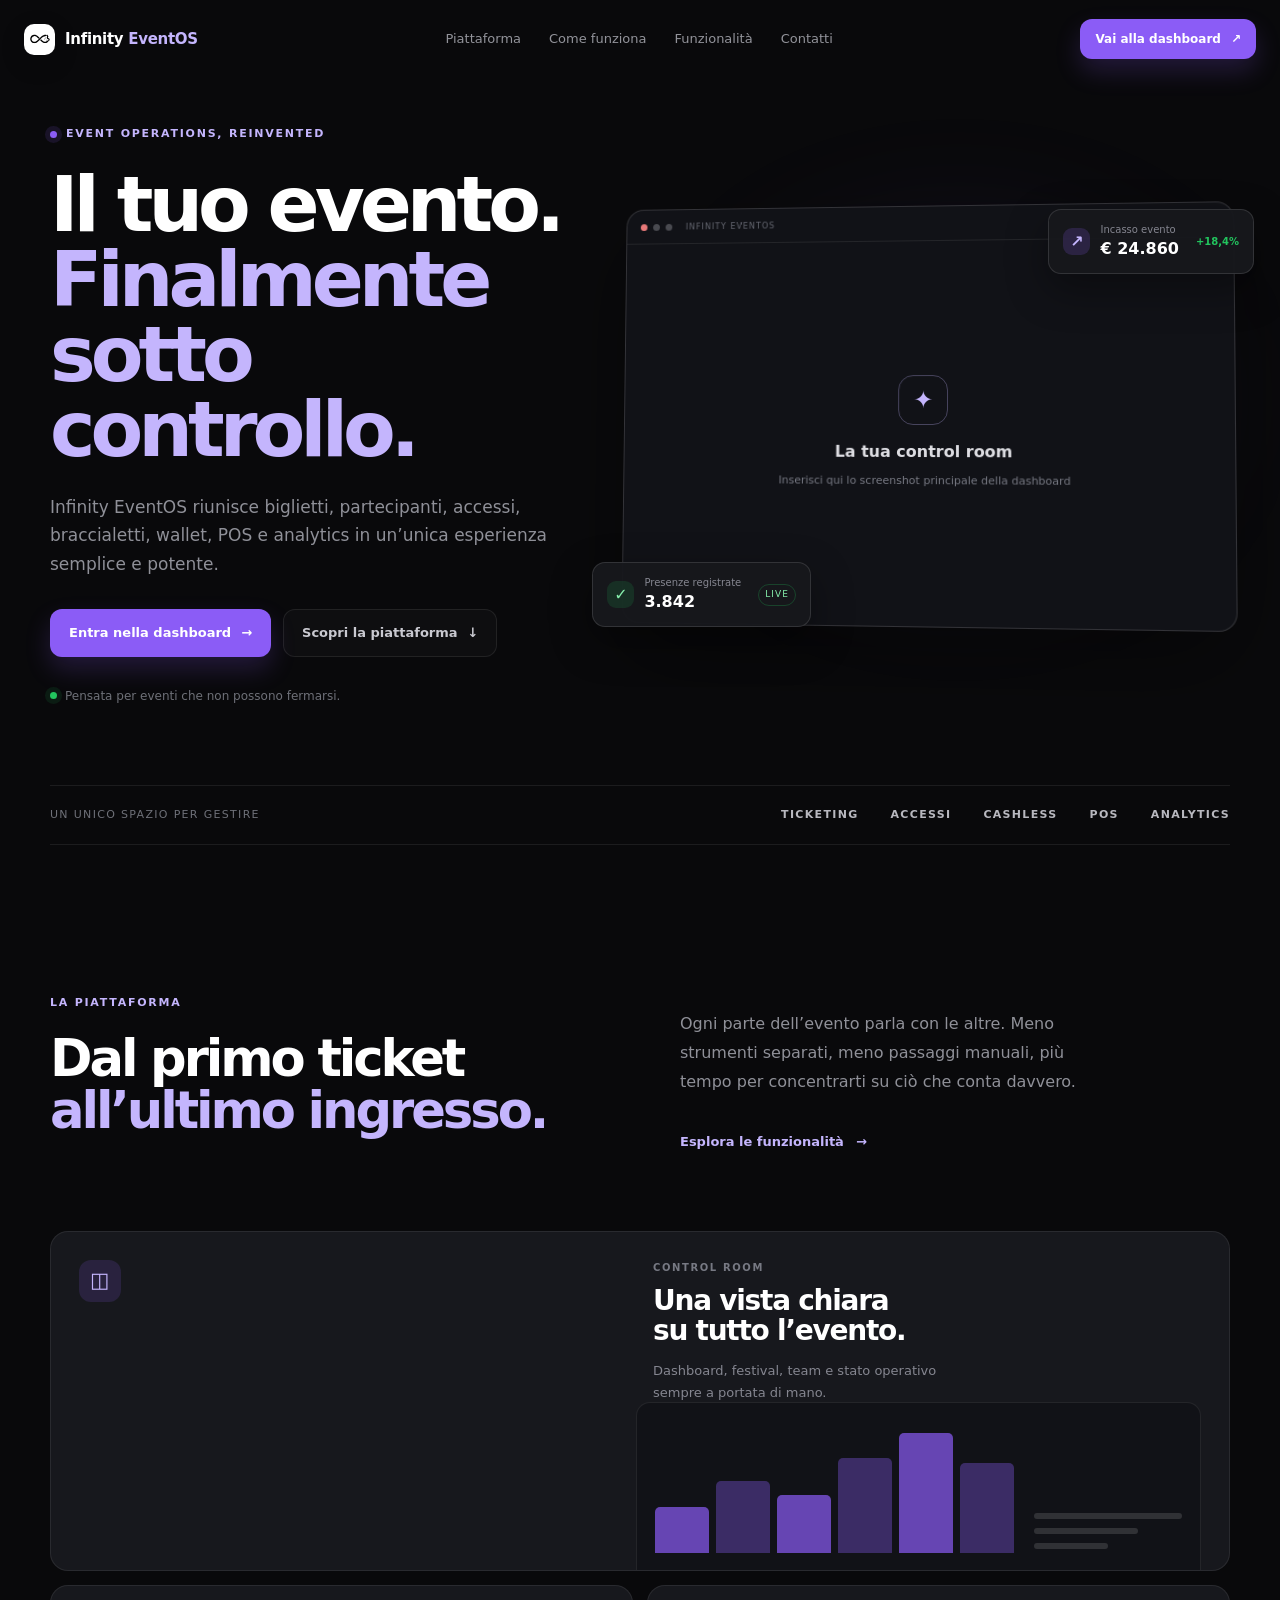
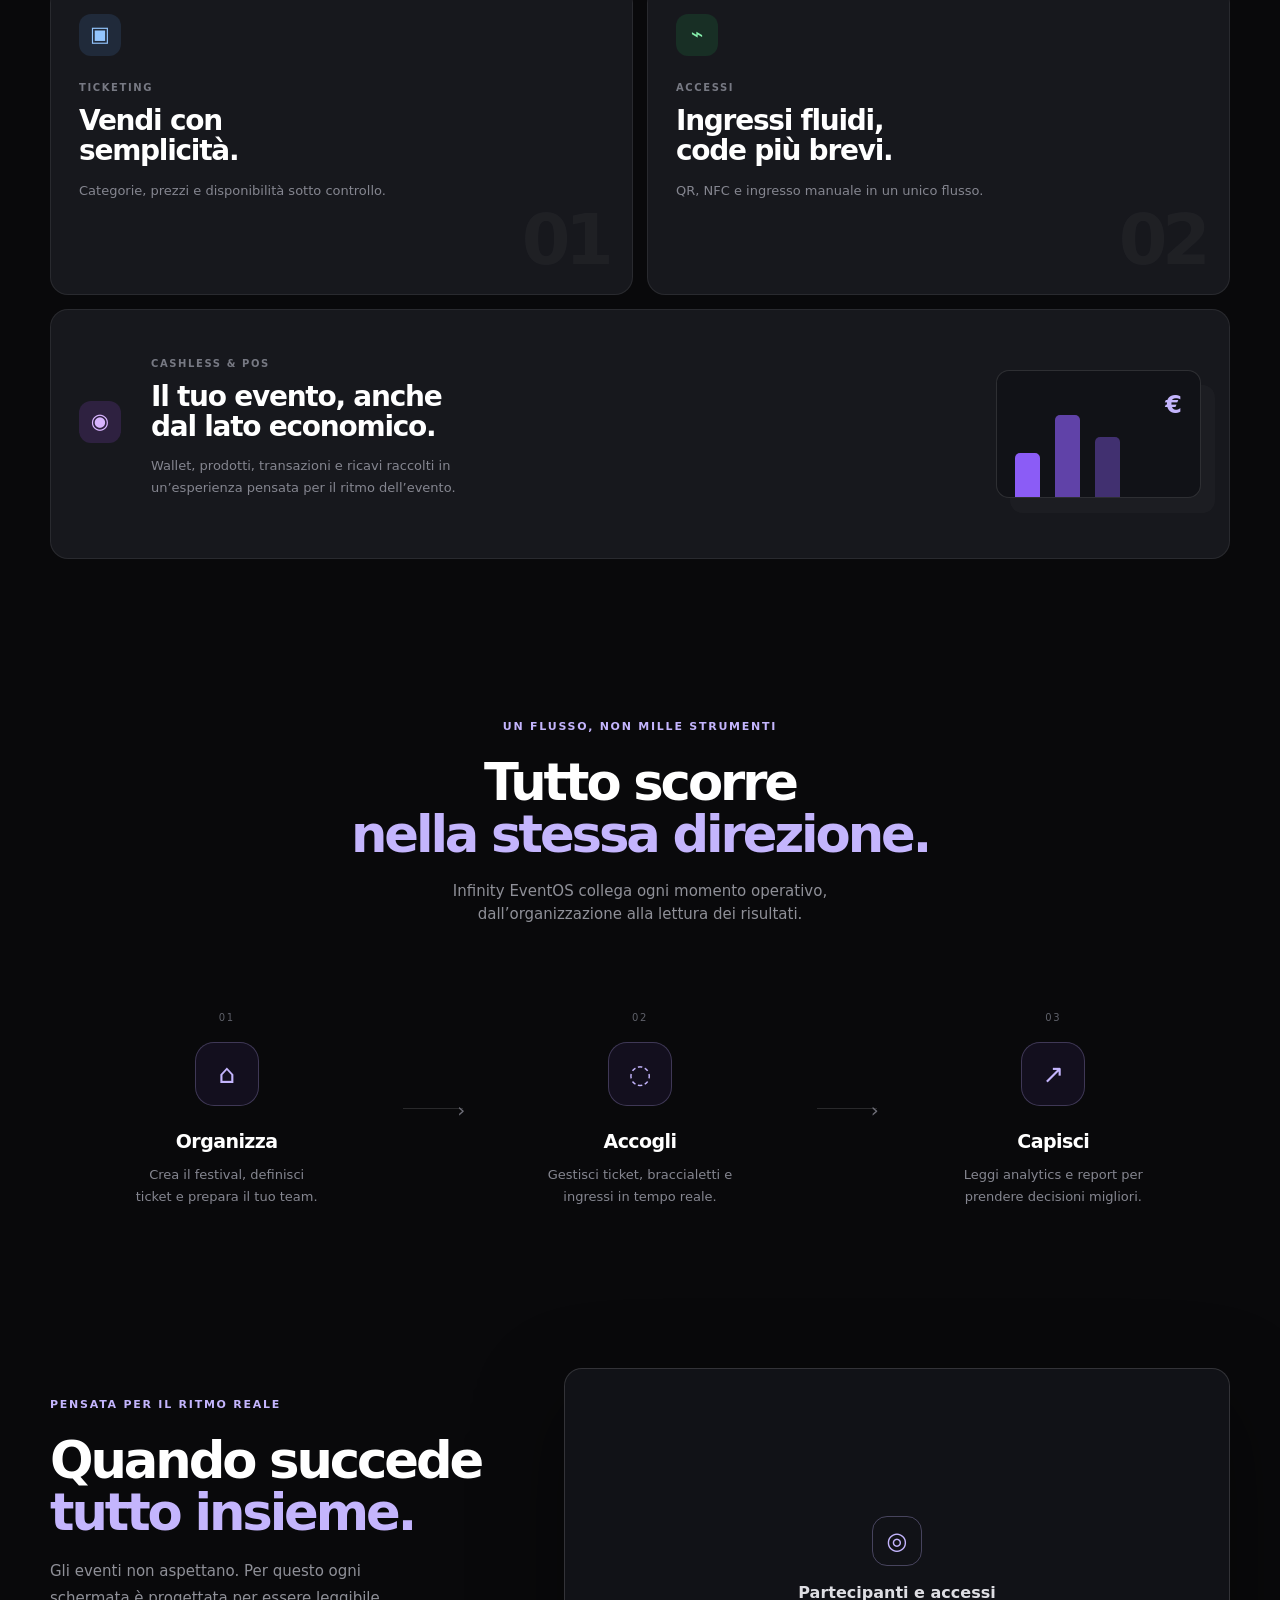
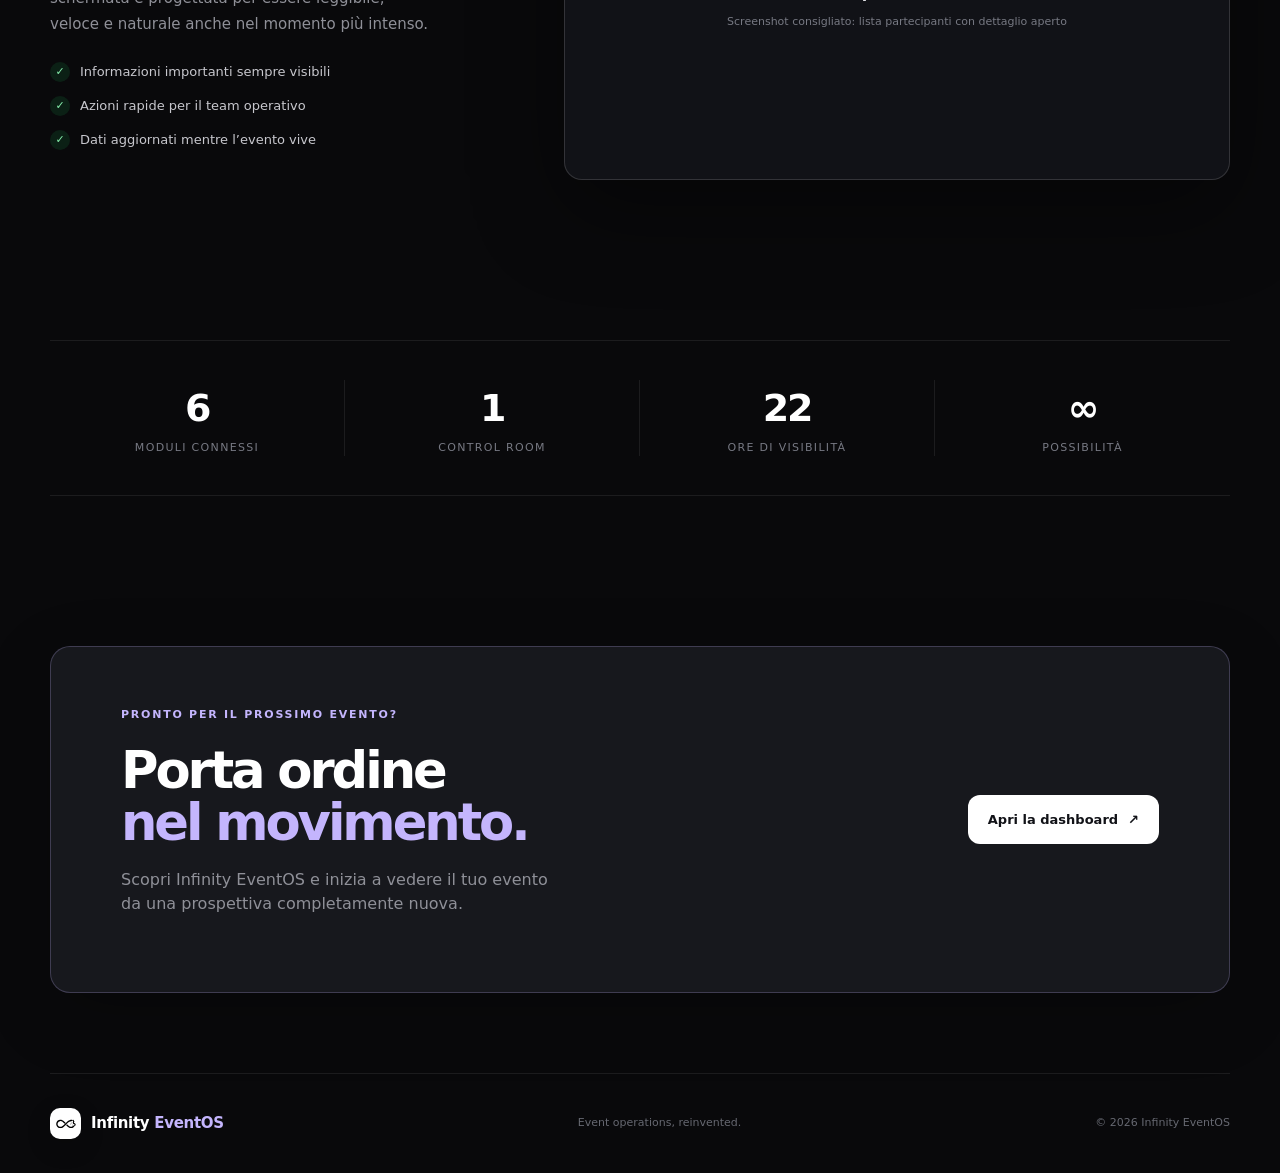
==== index.html @ 8fdc16e7 "Add files via upload" ====
<!doctype html>
<html lang="it">
  <head>
    <meta charset="UTF-8" />
    <meta name="viewport" content="width=device-width, initial-scale=1.0" />
    <meta name="theme-color" content="#09090b" />
    <meta name="description" content="Infinity EventOS: la piattaforma per organizzare, vendere e vivere eventi senza attriti." />
    <title>Infinity EventOS — Tutto il tuo evento, in un unico posto</title>
    <link rel="icon" href="favicon.svg" type="image/svg+xml" />
    <link rel="stylesheet" href="site.css" />
  </head>
  <body>
    <header class="site-header" id="top">
      <a class="brand" href="#top" aria-label="Infinity EventOS home">
        <span class="brand-mark"><img src="favicon.svg" alt="" /></span>
        <span>Infinity <em>EventOS</em></span>
      </a>

      <nav class="desktop-nav" aria-label="Navigazione principale">
        <a href="#piattaforma">Piattaforma</a>
        <a href="#flusso">Come funziona</a>
        <a href="#funzionalita">Funzionalità</a>
        <a href="#contatti">Contatti</a>
      </nav>

      <a class="button button-small button-primary header-cta" href="https://infinityeventos.dpdns.org/dashboard">
        Vai alla dashboard <span aria-hidden="true">↗</span>
      </a>
      <button class="menu-toggle" type="button" aria-label="Apri menu" aria-expanded="false">
        <span></span><span></span>
      </button>
    </header>

    <div class="mobile-menu" aria-hidden="true">
      <a href="#piattaforma">Piattaforma</a>
      <a href="#flusso">Come funziona</a>
      <a href="#funzionalita">Funzionalità</a>
      <a href="#contatti">Contatti</a>
      <a class="button button-primary" href="https://infinityeventos.dpdns.org/dashboard">Apri la dashboard ↗</a>
    </div>

    <main>
      <section class="hero section-shell">
        <div class="hero-copy reveal">
          <div class="eyebrow"><span class="eyebrow-dot"></span> Event operations, reinvented</div>
          <h1>Il tuo evento.<br /><span>Finalmente sotto controllo.</span></h1>
          <p class="hero-lead">Infinity EventOS riunisce biglietti, partecipanti, accessi, braccialetti, wallet, POS e analytics in un’unica esperienza semplice e potente.</p>
          <div class="hero-actions">
            <a class="button button-primary" href="https://infinityeventos.dpdns.org/dashboard">Entra nella dashboard <span>→</span></a>
            <a class="button button-ghost" href="#piattaforma">Scopri la piattaforma <span>↓</span></a>
          </div>
          <div class="hero-note"><span class="status-dot"></span> Pensata per eventi che non possono fermarsi.</div>
        </div>

        <div class="hero-visual reveal reveal-delay-1" aria-label="Anteprima della dashboard">
          <div class="visual-glow"></div>
          <div class="dashboard-window">
            <div class="window-bar"><span></span><span></span><span></span><small>infinity eventOS</small></div>
            <!-- SCREENSHOT HERO: inserisci assets/screenshots/dashboard-overview.webp, 1440x900 px -->
            <img class="screen-image" src="assets/screenshots/dashboard-overview.webp" alt="Anteprima dashboard Infinity EventOS" onerror="this.style.display='none'; this.nextElementSibling.style.display='grid';" />
            <div class="screen-placeholder hero-placeholder"><span class="placeholder-icon">✦</span><strong>La tua control room</strong><small>Inserisci qui lo screenshot principale della dashboard</small></div>
          </div>
          <div class="floating-card floating-card-top"><span class="mini-icon purple">↗</span><div><small>Incasso evento</small><strong>€ 24.860</strong></div><b>+18,4%</b></div>
          <div class="floating-card floating-card-bottom"><span class="mini-icon green">✓</span><div><small>Presenze registrate</small><strong>3.842</strong></div><span class="live-label">LIVE</span></div>
        </div>
      </section>

      <section class="trust-strip section-shell reveal" aria-label="Aree gestite">
        <span>Un unico spazio per gestire</span>
        <div><b>Ticketing</b><b>Accessi</b><b>Cashless</b><b>POS</b><b>Analytics</b></div>
      </section>

      <section class="intro section-shell" id="piattaforma">
        <div class="section-heading reveal"><div class="eyebrow">La piattaforma</div><h2>Dal primo ticket<br /><span>all’ultimo ingresso.</span></h2></div>
        <div class="intro-copy reveal reveal-delay-1"><p>Ogni parte dell’evento parla con le altre. Meno strumenti separati, meno passaggi manuali, più tempo per concentrarti su ciò che conta davvero.</p><a class="text-link" href="#funzionalita">Esplora le funzionalità <span>→</span></a></div>
      </section>

      <section class="feature-grid section-shell" id="funzionalita">
        <article class="feature-card feature-card-large reveal"><div class="feature-icon purple-bg">◫</div><div><span class="feature-kicker">CONTROL ROOM</span><h3>Una vista chiara<br />su tutto l’evento.</h3><p>Dashboard, festival, team e stato operativo sempre a portata di mano.</p></div><div class="feature-visual dashboard-mini"><div class="mini-chart"><i style="height:35%"></i><i style="height:55%"></i><i style="height:44%"></i><i style="height:72%"></i><i style="height:91%"></i><i style="height:68%"></i></div><div class="mini-lines"><span></span><span></span><span></span></div></div></article>
        <article class="feature-card reveal reveal-delay-1"><div class="feature-icon blue-bg">▣</div><span class="feature-kicker">TICKETING</span><h3>Vendi con<br />semplicità.</h3><p>Categorie, prezzi e disponibilità sotto controllo.</p><div class="feature-number">01</div></article>
        <article class="feature-card reveal reveal-delay-2"><div class="feature-icon green-bg">⌁</div><span class="feature-kicker">ACCESSI</span><h3>Ingressi fluidi,<br />code più brevi.</h3><p>QR, NFC e ingresso manuale in un unico flusso.</p><div class="feature-number">02</div></article>
        <article class="feature-card feature-card-wide reveal"><div class="feature-icon violet-bg">◉</div><div><span class="feature-kicker">CASHLESS & POS</span><h3>Il tuo evento, anche<br />dal lato economico.</h3><p>Wallet, prodotti, transazioni e ricavi raccolti in un’esperienza pensata per il ritmo dell’evento.</p></div><div class="wallet-art"><span>€</span><i></i><i></i><i></i></div></article>
      </section>

      <section class="flow-section section-shell" id="flusso">
        <div class="section-heading centered reveal"><div class="eyebrow">Un flusso, non mille strumenti</div><h2>Tutto scorre<br /><span>nella stessa direzione.</span></h2><p>Infinity EventOS collega ogni momento operativo, dall’organizzazione alla lettura dei risultati.</p></div>
        <div class="flow-grid">
          <div class="flow-step reveal"><span class="flow-index">01</span><div class="flow-icon">⌂</div><h3>Organizza</h3><p>Crea il festival, definisci ticket e prepara il tuo team.</p></div>
          <div class="flow-line"></div>
          <div class="flow-step reveal reveal-delay-1"><span class="flow-index">02</span><div class="flow-icon">◌</div><h3>Accogli</h3><p>Gestisci ticket, braccialetti e ingressi in tempo reale.</p></div>
          <div class="flow-line"></div>
          <div class="flow-step reveal reveal-delay-2"><span class="flow-index">03</span><div class="flow-icon">↗</div><h3>Capisci</h3><p>Leggi analytics e report per prendere decisioni migliori.</p></div>
        </div>
      </section>

      <section class="showcase section-shell">
        <div class="showcase-copy reveal"><div class="eyebrow">Pensata per il ritmo reale</div><h2>Quando succede<br /><span>tutto insieme.</span></h2><p>Gli eventi non aspettano. Per questo ogni schermata è progettata per essere leggibile, veloce e naturale anche nel momento più intenso.</p><ul class="check-list"><li><span>✓</span> Informazioni importanti sempre visibili</li><li><span>✓</span> Azioni rapide per il team operativo</li><li><span>✓</span> Dati aggiornati mentre l’evento vive</li></ul></div>
        <div class="showcase-mockup reveal reveal-delay-1">
          <!-- SCREENSHOT OPERATIVO: inserisci assets/screenshots/participants.webp, 1200x850 px -->
          <img class="screen-image" src="assets/screenshots/participants.webp" alt="Vista partecipanti Infinity EventOS" onerror="this.style.display='none'; this.nextElementSibling.style.display='grid';" />
          <div class="screen-placeholder"><span class="placeholder-icon">◎</span><strong>Partecipanti e accessi</strong><small>Screenshot consigliato: lista partecipanti con dettaglio aperto</small></div>
        </div>
      </section>

      <section class="stats-section section-shell reveal"><div><strong data-count="6">0</strong><span>moduli connessi</span></div><div><strong data-count="1">0</strong><span>control room</span></div><div><strong data-count="24">0</strong><span>ore di visibilità</span></div><div><strong>∞</strong><span>possibilità</span></div></section>

      <section class="cta-section section-shell" id="contatti"><div class="cta-card reveal"><div><div class="eyebrow">Pronto per il prossimo evento?</div><h2>Porta ordine<br /><span>nel movimento.</span></h2><p>Scopri Infinity EventOS e inizia a vedere il tuo evento da una prospettiva completamente nuova.</p></div><a class="button button-light" href="https://infinityeventos.dpdns.org/dashboard">Apri la dashboard <span>↗</span></a></div></section>
    </main>

    <footer class="site-footer section-shell"><a class="brand" href="#top"><span class="brand-mark"><img src="favicon.svg" alt="" /></span><span>Infinity <em>EventOS</em></span></a><p>Event operations, reinvented.</p><span>© 2026 Infinity EventOS</span></footer>
    <script src="site.js"></script>
  </body>
</html>
---- site.css ----
:root{--ink:#09090b;--surface:#111217;--card:#17181d;--line:rgba(255,255,255,.08);--muted:#8f9098;--soft:#c9c9d0;--purple:#8b5cf6;--purple-soft:#c4b5fd;--green:#22c55e;--blue:#60a5fa;--max:1180px}
*{box-sizing:border-box}html{scroll-behavior:smooth}body{margin:0;background:var(--ink);color:#fff;font-family:Inter,ui-sans-serif,system-ui,-apple-system,BlinkMacSystemFont,"Segoe UI",sans-serif;line-height:1.5;overflow-x:hidden}a{color:inherit;text-decoration:none}.section-shell{width:min(var(--max),calc(100% - 48px));margin-inline:auto}.site-header{height:78px;width:min(1280px,calc(100% - 48px));margin:auto;display:flex;align-items:center;justify-content:space-between;gap:28px;position:relative;z-index:10}.brand{display:inline-flex;align-items:center;gap:10px;font-size:15px;font-weight:750;letter-spacing:-.02em;white-space:nowrap}.brand em{font-style:normal;color:var(--purple-soft)}.brand-mark{width:31px;height:31px;border-radius:10px;display:grid;place-items:center;background:#fff;box-shadow:0 8px 24px rgba(0,0,0,.2)}.brand-mark img{width:22px;height:22px;filter:brightness(0)}.desktop-nav{display:flex;gap:28px;color:#92939a;font-size:13px}.desktop-nav a{transition:color .2s ease}.desktop-nav a:hover{color:#fff}.button{display:inline-flex;align-items:center;justify-content:center;gap:10px;border-radius:12px;padding:13px 18px;border:1px solid transparent;font-size:13px;font-weight:700;transition:transform .2s ease,background .2s ease,border-color .2s ease;cursor:pointer}.button:hover{transform:translateY(-2px)}.button-primary{background:var(--purple);box-shadow:0 12px 26px rgba(139,92,246,.2)}.button-primary:hover{background:#a78bfa}.button-ghost{border-color:var(--line);color:var(--soft);background:rgba(255,255,255,.025)}.button-ghost:hover{background:rgba(255,255,255,.08);border-color:rgba(255,255,255,.16)}.button-small{padding:10px 14px;font-size:12px}.button-light{background:#fff;color:#111217;padding:14px 19px}.button-light:hover{background:#e8e8eb}.menu-toggle,.mobile-menu{display:none}.hero{min-height:690px;display:grid;grid-template-columns: .91fr 1.09fr;align-items:center;gap:56px;padding-top:48px;padding-bottom:80px}.eyebrow{color:var(--purple-soft);font-size:11px;text-transform:uppercase;letter-spacing:.16em;font-weight:750;display:flex;align-items:center;gap:9px}.eyebrow-dot{width:7px;height:7px;border-radius:50%;background:var(--purple);box-shadow:0 0 0 5px rgba(139,92,246,.12)}h1,h2,h3,p{margin-top:0}h1{font-size:clamp(46px,6vw,82px);line-height:.98;letter-spacing:-.065em;margin:24px 0 25px}h1 span,h2 span{color:var(--purple-soft)}.hero-lead{max-width:510px;color:var(--muted);font-size:17px;line-height:1.7}.hero-actions{display:flex;gap:12px;flex-wrap:wrap;margin:30px 0}.hero-note{color:#6e7078;font-size:12px;display:flex;align-items:center;gap:8px}.status-dot{width:7px;height:7px;background:var(--green);border-radius:50%;box-shadow:0 0 0 5px rgba(34,197,94,.1)}.hero-visual{position:relative;min-height:480px;display:grid;place-items:center}.visual-glow{position:absolute;width:420px;height:300px;background:rgba(139,92,246,.12);filter:blur(70px);border-radius:50%;top:75px;right:60px}.dashboard-window,.showcase-mockup{position:relative;width:100%;border:1px solid rgba(255,255,255,.14);background:#111217;border-radius:18px;box-shadow:0 30px 90px rgba(0,0,0,.42);overflow:hidden;transform:perspective(1000px) rotateY(-4deg) rotateX(2deg)}.window-bar{height:35px;display:flex;align-items:center;gap:6px;padding:0 14px;border-bottom:1px solid var(--line);color:#666872;font-size:10px}.window-bar span{width:7px;height:7px;border-radius:50%;background:#494a50}.window-bar span:first-child{background:#e87979}.window-bar small{margin-left:8px;letter-spacing:.12em;text-transform:uppercase}.screen-image{display:block;width:100%;height:auto;min-height:250px;object-fit:cover}.screen-placeholder{min-height:330px;display:none;place-items:center;align-content:center;gap:9px;text-align:center;color:#858690;padding:40px}.screen-placeholder strong{color:#dedee3;font-size:16px}.screen-placeholder small{font-size:11px;color:#777983}.placeholder-icon{display:grid;place-items:center;width:50px;height:50px;border:1px solid rgba(196,181,253,.3);border-radius:15px;color:var(--purple-soft);font-size:24px;margin-bottom:6px}.hero-placeholder{min-height:385px}.floating-card{position:absolute;display:flex;align-items:center;gap:10px;background:rgba(23,24,29,.96);border:1px solid rgba(255,255,255,.12);box-shadow:0 15px 40px rgba(0,0,0,.35);border-radius:13px;padding:12px 14px;z-index:2}.floating-card small{display:block;color:#858690;font-size:10px}.floating-card strong{display:block;font-size:16px}.floating-card b{font-size:10px;color:var(--green);margin-left:7px}.floating-card-top{top:34px;right:-24px}.floating-card-bottom{bottom:28px;left:-25px}.mini-icon{width:27px;height:27px;border-radius:9px;display:grid;place-items:center;font-weight:800}.mini-icon.purple{background:rgba(139,92,246,.18);color:var(--purple-soft)}.mini-icon.green{background:rgba(34,197,94,.14);color:#86efac}.live-label{font-size:9px;letter-spacing:.12em;color:#86efac;border:1px solid rgba(34,197,94,.25);border-radius:99px;padding:3px 6px;margin-left:7px}.trust-strip{border-top:1px solid var(--line);border-bottom:1px solid var(--line);padding:21px 0;display:flex;align-items:center;justify-content:space-between;gap:25px;color:#6e7078;font-size:11px;text-transform:uppercase;letter-spacing:.12em}.trust-strip div{display:flex;gap:32px;color:#b8b8bf}.intro{display:grid;grid-template-columns:1fr 1fr;gap:80px;padding-top:150px;padding-bottom:75px}.section-heading h2,.showcase h2,.cta-card h2{font-size:clamp(38px,4vw,60px);line-height:1.02;letter-spacing:-.06em;margin:20px 0}.intro-copy{align-self:end;max-width:430px;color:var(--muted);font-size:16px;line-height:1.8}.text-link{display:inline-flex;gap:12px;color:var(--purple-soft);font-size:13px;font-weight:700;margin-top:18px}.text-link span{transition:transform .2s}.text-link:hover span{transform:translateX(4px)}.feature-grid{display:grid;grid-template-columns:1fr 1fr;gap:14px}.feature-card{position:relative;min-height:310px;border:1px solid var(--line);border-radius:18px;background:var(--card);padding:28px;overflow:hidden;transition:transform .25s ease,border-color .25s ease}.feature-card:hover{transform:translateY(-5px);border-color:rgba(196,181,253,.25)}.feature-card-large{grid-column:span 2;min-height:340px;display:grid;grid-template-columns:1fr 1fr;gap:26px}.feature-card-wide{grid-column:span 2;min-height:250px;display:flex;align-items:center;gap:30px}.feature-icon{width:42px;height:42px;border-radius:12px;display:grid;place-items:center;font-size:21px;margin-bottom:24px}.purple-bg{background:rgba(139,92,246,.15);color:var(--purple-soft)}.blue-bg{background:rgba(96,165,250,.13);color:#93c5fd}.green-bg{background:rgba(34,197,94,.13);color:#86efac}.violet-bg{background:rgba(168,85,247,.16);color:#d8b4fe}.feature-kicker{display:block;color:#777983;font-size:10px;letter-spacing:.16em;font-weight:750;margin-bottom:11px}.feature-card h3{font-size:28px;line-height:1.08;letter-spacing:-.045em;margin-bottom:13px}.feature-card p{color:#858690;font-size:13px;line-height:1.7;max-width:320px}.feature-number{position:absolute;right:24px;bottom:19px;font-size:70px;line-height:1;color:rgba(255,255,255,.035);font-weight:800;letter-spacing:-.08em}.dashboard-mini{position:absolute;right:28px;bottom:-2px;width:48%;height:170px;border:1px solid rgba(255,255,255,.08);border-radius:14px 14px 0 0;background:#111217;padding:18px;display:flex;align-items:end;gap:20px}.mini-chart{height:100%;display:flex;align-items:end;gap:7px;flex:1}.mini-chart i{display:block;flex:1;border-radius:5px 5px 0 0;background:#8b5cf6;opacity:.7}.mini-chart i:nth-child(2n){opacity:.35}.mini-lines{width:28%;display:grid;gap:9px;margin-bottom:4px}.mini-lines span{height:6px;border-radius:9px;background:rgba(255,255,255,.13)}.mini-lines span:nth-child(2){width:70%}.mini-lines span:nth-child(3){width:50%}.wallet-art{margin-left:auto;width:205px;height:128px;border:1px solid rgba(255,255,255,.12);border-radius:13px;background:#111217;position:relative;overflow:hidden;box-shadow:14px 15px 0 rgba(255,255,255,.025)}.wallet-art span{position:absolute;right:18px;top:16px;color:var(--purple-soft);font-size:24px;font-weight:700}.wallet-art i{position:absolute;bottom:0;left:18px;width:25px;background:var(--purple);border-radius:5px 5px 0 0}.wallet-art i:nth-of-type(1){height:35%}.wallet-art i:nth-of-type(2){left:58px;height:65%;opacity:.65}.wallet-art i:nth-of-type(3){left:98px;height:48%;opacity:.4}.flow-section{padding-top:160px;padding-bottom:160px}.centered{text-align:center;display:flex;flex-direction:column;align-items:center}.centered p{max-width:490px;color:var(--muted);font-size:15px}.flow-grid{display:grid;grid-template-columns:1fr 60px 1fr 60px 1fr;align-items:center;margin-top:70px}.flow-step{text-align:center}.flow-index{display:block;color:#5e6069;font-size:10px;letter-spacing:.16em;margin-bottom:17px}.flow-icon{width:64px;height:64px;margin:0 auto 21px;border:1px solid rgba(196,181,253,.25);border-radius:19px;display:grid;place-items:center;color:var(--purple-soft);font-size:26px;background:rgba(139,92,246,.08)}.flow-step h3{font-size:19px;margin-bottom:8px;letter-spacing:-.03em}.flow-step p{color:#858690;font-size:13px;line-height:1.7;max-width:190px;margin:auto}.flow-line{height:1px;background:rgba(255,255,255,.13);position:relative}.flow-line:after{content:'›';position:absolute;right:-2px;top:-13px;color:#6f6f79;font-size:20px}.showcase{display:grid;grid-template-columns:.8fr 1.2fr;gap:70px;align-items:center;padding-bottom:160px}.showcase-copy>p{color:var(--muted);max-width:380px;font-size:15px;line-height:1.75}.check-list{list-style:none;padding:0;margin:25px 0 0;display:grid;gap:14px;color:#c7c7cd;font-size:13px}.check-list li{display:flex;align-items:center;gap:10px}.check-list span{display:grid;place-items:center;width:20px;height:20px;border-radius:50%;background:rgba(34,197,94,.13);color:#86efac;font-size:11px}.showcase-mockup{transform:perspective(1000px) rotateY(4deg) rotateX(2deg)}.showcase-mockup .screen-placeholder{min-height:410px}.stats-section{border-top:1px solid var(--line);border-bottom:1px solid var(--line);display:grid;grid-template-columns:repeat(4,1fr);padding:39px 0;margin-bottom:150px}.stats-section div{text-align:center;border-right:1px solid var(--line)}.stats-section div:last-child{border:0}.stats-section strong{display:block;font-size:38px;letter-spacing:-.06em}.stats-section span{display:block;color:#777983;font-size:11px;text-transform:uppercase;letter-spacing:.12em;margin-top:3px}.cta-section{padding-bottom:80px}.cta-card{border:1px solid rgba(196,181,253,.23);border-radius:20px;background:#17181d;padding:60px 70px;display:flex;align-items:center;justify-content:space-between;gap:35px;box-shadow:0 20px 70px rgba(0,0,0,.2)}.cta-card p{color:var(--muted);max-width:440px}.site-footer{min-height:100px;border-top:1px solid var(--line);display:flex;align-items:center;justify-content:space-between;color:#666871;font-size:11px}.site-footer .brand{color:#fff}.site-footer p{margin:0}.reveal{opacity:0;transform:translateY(20px);transition:opacity .7s ease,transform .7s ease}.reveal.visible{opacity:1;transform:none}.reveal-delay-1{transition-delay:.12s}.reveal-delay-2{transition-delay:.22s}
@media(max-width:900px){.desktop-nav{gap:14px}.hero{grid-template-columns:1fr;gap:30px;padding-top:70px}.hero-copy{max-width:650px}.hero-visual{min-height:420px}.intro,.showcase{grid-template-columns:1fr;gap:30px}.intro-copy{align-self:auto}.showcase-copy{max-width:570px}.feature-card-large{min-height:320px}.cta-card{padding:45px 38px}}
@media(max-width:680px){.section-shell,.site-header{width:min(100% - 32px, var(--max))}.site-header{height:68px}.desktop-nav,.header-cta{display:none}.menu-toggle{display:grid;gap:5px;background:transparent;border:0;padding:8px}.menu-toggle span{display:block;width:23px;height:2px;background:#fff;border-radius:3px}.mobile-menu{position:fixed;z-index:9;top:68px;left:16px;right:16px;background:#17181d;border:1px solid var(--line);border-radius:16px;padding:10px;box-shadow:0 20px 60px rgba(0,0,0,.35);display:none}.mobile-menu.open{display:grid}.mobile-menu a{padding:12px;border-radius:10px;color:#b8b8bf;font-size:13px}.mobile-menu a:hover{background:rgba(255,255,255,.06);color:#fff}.mobile-menu .button{color:#fff;text-align:center;margin-top:5px}.hero{padding-top:55px;padding-bottom:58px;min-height:auto}.hero h1{font-size:clamp(44px,14vw,65px)}.hero-lead{font-size:15px}.hero-visual{min-height:320px}.dashboard-window{transform:none}.hero-placeholder{min-height:250px}.floating-card{transform:scale(.82);transform-origin:center}.floating-card-top{right:-33px;top:15px}.floating-card-bottom{left:-30px;bottom:3px}.trust-strip{display:block;padding:19px 0}.trust-strip div{flex-wrap:wrap;gap:12px 20px;margin-top:13px}.intro{padding-top:95px;padding-bottom:50px}.feature-grid{grid-template-columns:1fr}.feature-card,.feature-card-large,.feature-card-wide{grid-column:auto;display:block;min-height:270px}.dashboard-mini{position:relative;right:auto;bottom:auto;width:100%;height:130px;margin-top:26px}.wallet-art{margin:25px 0 0}.flow-section{padding-top:100px;padding-bottom:100px}.flow-grid{display:grid;grid-template-columns:1fr;margin-top:50px;gap:30px}.flow-line{width:1px;height:32px;margin:auto}.flow-line:after{content:'↓';right:-5px;top:9px}.showcase{padding-bottom:100px}.showcase-mockup{transform:none}.showcase-mockup .screen-placeholder{min-height:260px}.stats-section{grid-template-columns:1fr 1fr;margin-bottom:95px;gap:24px 0}.stats-section div:nth-child(2){border:0}.stats-section strong{font-size:31px}.cta-card{display:block;padding:35px 24px}.cta-card .button{margin-top:13px;width:100%}.site-footer{min-height:150px;display:grid;align-content:center;gap:14px}.site-footer span:last-child{color:#55565f}}
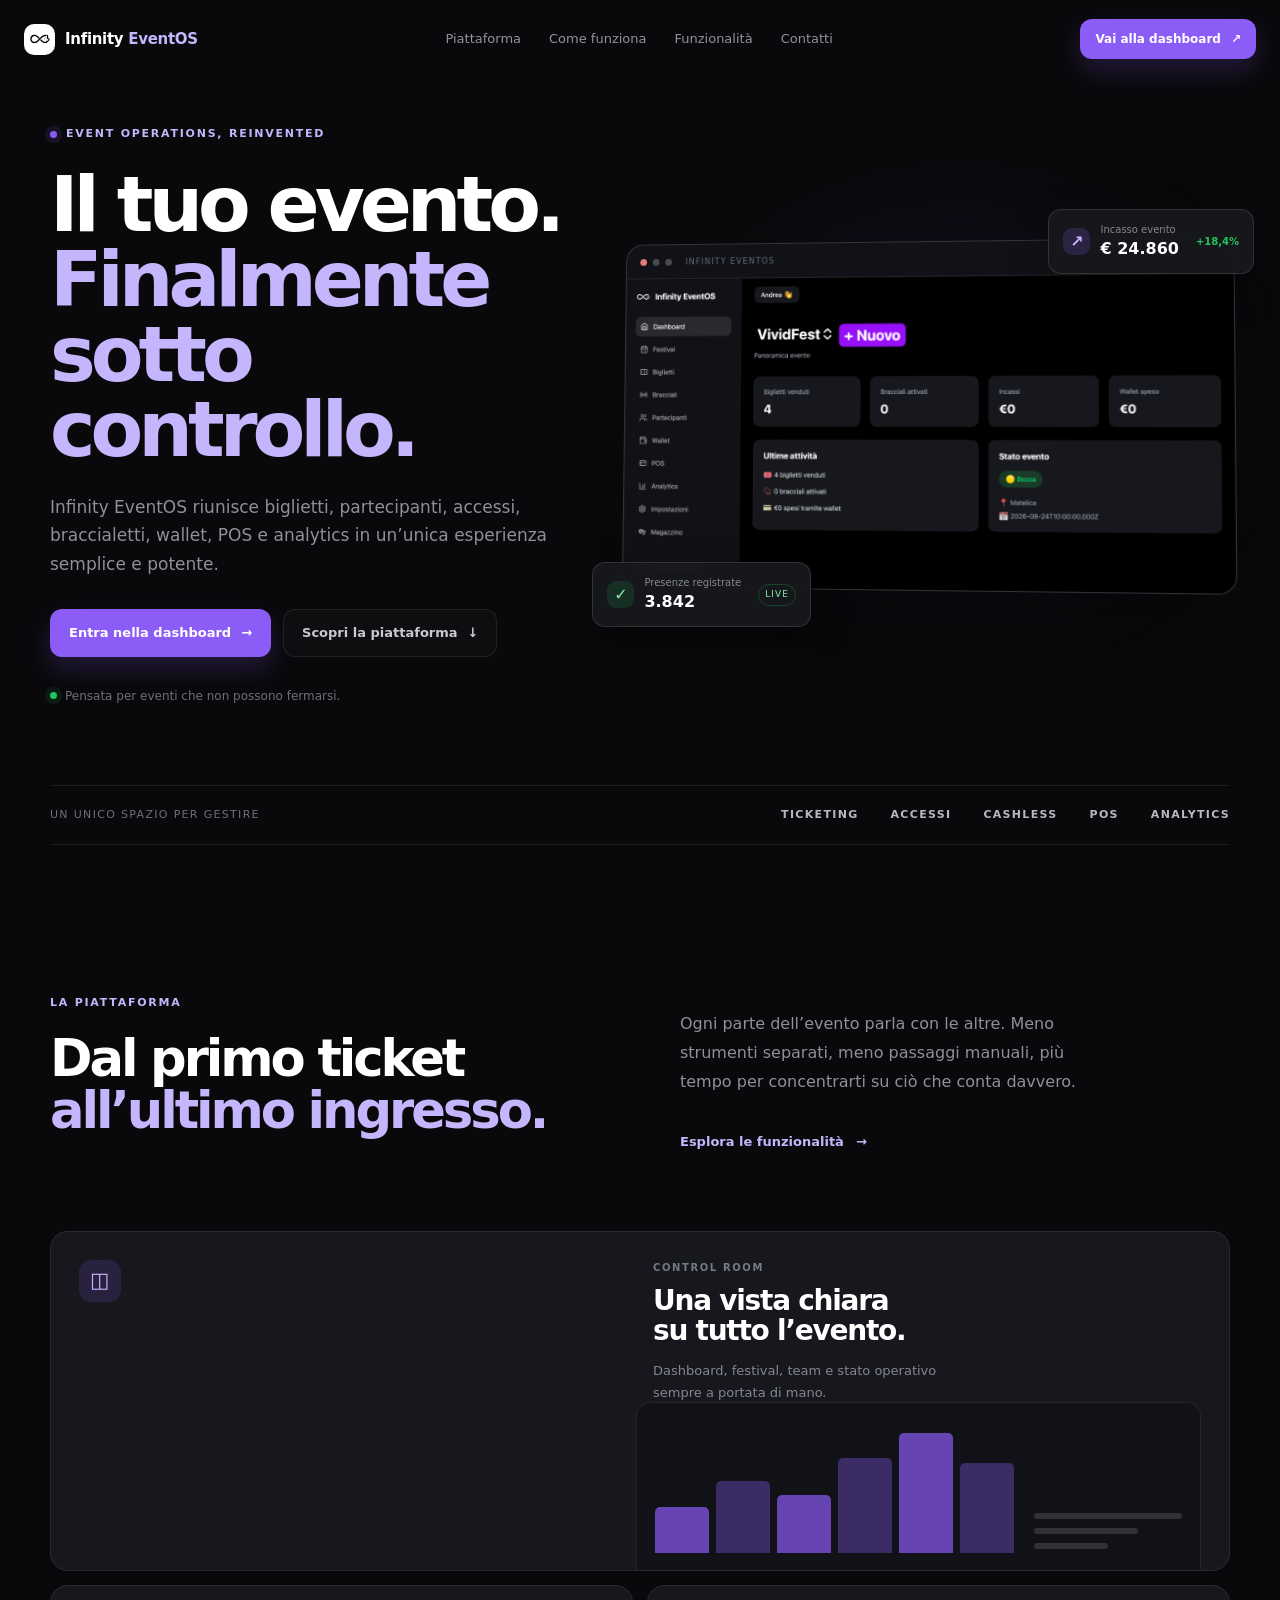
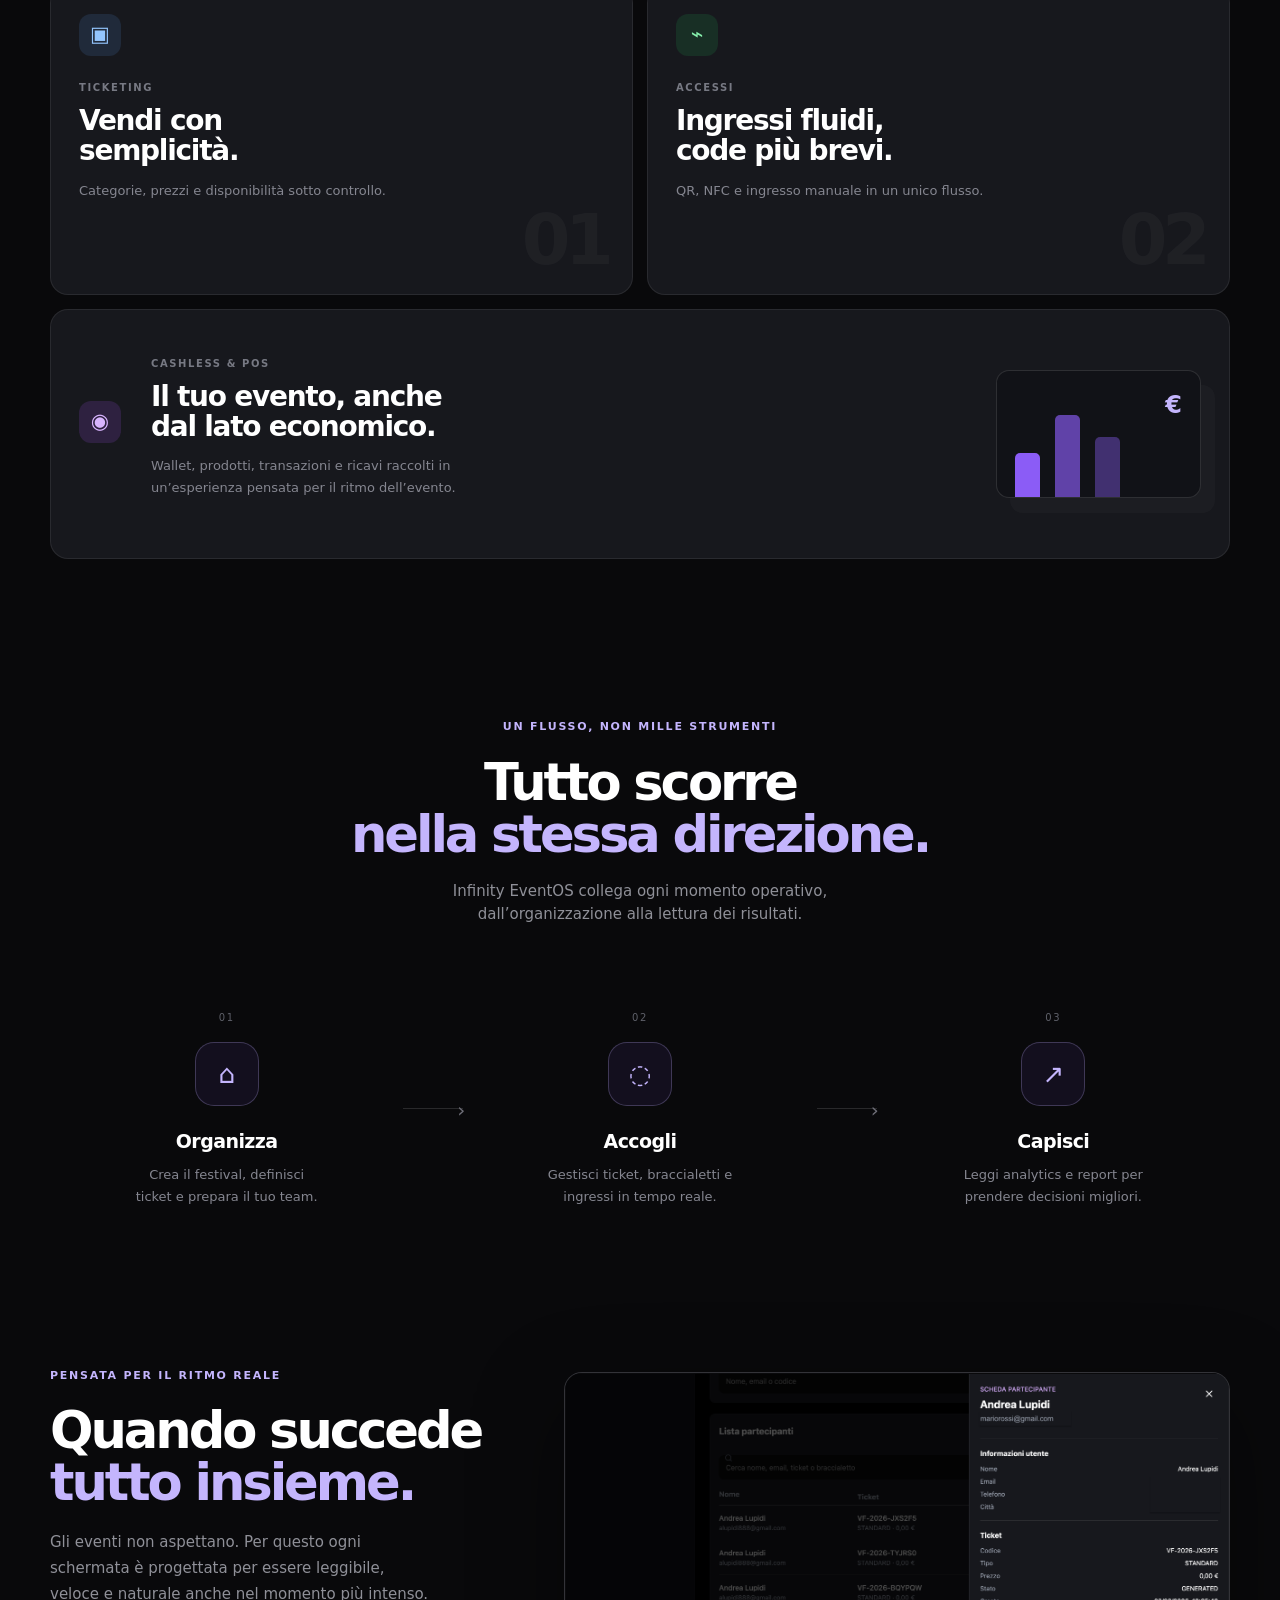
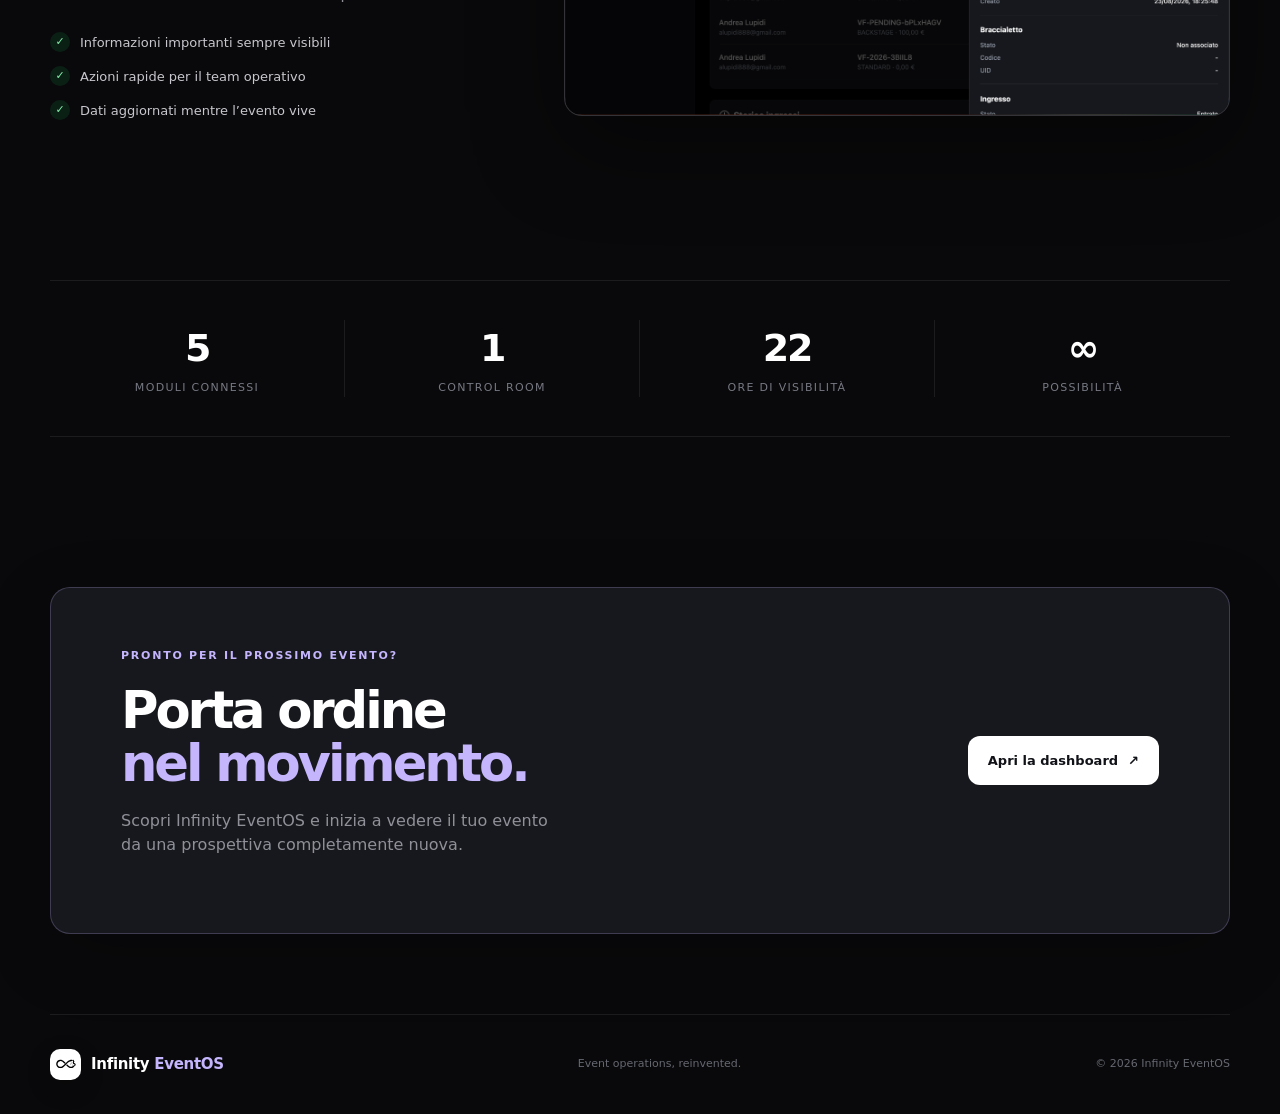
==== commit d9758b72: "Add interactive landing experience" ====
--- a/index.html
+++ b/index.html
@@ -10,6 +10,7 @@
     <link rel="stylesheet" href="site.css" />
   </head>
   <body>
+    <div class="cursor-spotlight" aria-hidden="true"></div>
     <header class="site-header" id="top">
       <a class="brand" href="#top" aria-label="Infinity EventOS home">
         <span class="brand-mark"><img src="favicon.svg" alt="" /></span>
@@ -57,7 +58,7 @@
           <div class="dashboard-window">
             <div class="window-bar"><span></span><span></span><span></span><small>infinity eventOS</small></div>
             <!-- SCREENSHOT HERO: inserisci assets/screenshots/dashboard-overview.webp, 1440x900 px -->
-            <img class="screen-image" src="assets/screenshots/dashboard-overview.webp" alt="Anteprima dashboard Infinity EventOS" onerror="this.style.display='none'; this.nextElementSibling.style.display='grid';" />
+            <img class="screen-image" src="assets/screenshots/dashboard-overview.png" alt="Anteprima dashboard Infinity EventOS" onerror="this.style.display='none'; this.nextElementSibling.style.display='grid';" />
             <div class="screen-placeholder hero-placeholder"><span class="placeholder-icon">✦</span><strong>La tua control room</strong><small>Inserisci qui lo screenshot principale della dashboard</small></div>
           </div>
           <div class="floating-card floating-card-top"><span class="mini-icon purple">↗</span><div><small>Incasso evento</small><strong>€ 24.860</strong></div><b>+18,4%</b></div>
@@ -97,7 +98,7 @@
         <div class="showcase-copy reveal"><div class="eyebrow">Pensata per il ritmo reale</div><h2>Quando succede<br /><span>tutto insieme.</span></h2><p>Gli eventi non aspettano. Per questo ogni schermata è progettata per essere leggibile, veloce e naturale anche nel momento più intenso.</p><ul class="check-list"><li><span>✓</span> Informazioni importanti sempre visibili</li><li><span>✓</span> Azioni rapide per il team operativo</li><li><span>✓</span> Dati aggiornati mentre l’evento vive</li></ul></div>
         <div class="showcase-mockup reveal reveal-delay-1">
           <!-- SCREENSHOT OPERATIVO: inserisci assets/screenshots/participants.webp, 1200x850 px -->
-          <img class="screen-image" src="assets/screenshots/participants.webp" alt="Vista partecipanti Infinity EventOS" onerror="this.style.display='none'; this.nextElementSibling.style.display='grid';" />
+          <img class="screen-image" src="assets/screenshots/participants.png" alt="Vista partecipanti Infinity EventOS" onerror="this.style.display='none'; this.nextElementSibling.style.display='grid';" />
           <div class="screen-placeholder"><span class="placeholder-icon">◎</span><strong>Partecipanti e accessi</strong><small>Screenshot consigliato: lista partecipanti con dettaglio aperto</small></div>
         </div>
       </section>
--- a/site.css
+++ b/site.css
@@ -1,4 +1,6 @@
 :root{--ink:#09090b;--surface:#111217;--card:#17181d;--line:rgba(255,255,255,.08);--muted:#8f9098;--soft:#c9c9d0;--purple:#8b5cf6;--purple-soft:#c4b5fd;--green:#22c55e;--blue:#60a5fa;--max:1180px}
 *{box-sizing:border-box}html{scroll-behavior:smooth}body{margin:0;background:var(--ink);color:#fff;font-family:Inter,ui-sans-serif,system-ui,-apple-system,BlinkMacSystemFont,"Segoe UI",sans-serif;line-height:1.5;overflow-x:hidden}a{color:inherit;text-decoration:none}.section-shell{width:min(var(--max),calc(100% - 48px));margin-inline:auto}.site-header{height:78px;width:min(1280px,calc(100% - 48px));margin:auto;display:flex;align-items:center;justify-content:space-between;gap:28px;position:relative;z-index:10}.brand{display:inline-flex;align-items:center;gap:10px;font-size:15px;font-weight:750;letter-spacing:-.02em;white-space:nowrap}.brand em{font-style:normal;color:var(--purple-soft)}.brand-mark{width:31px;height:31px;border-radius:10px;display:grid;place-items:center;background:#fff;box-shadow:0 8px 24px rgba(0,0,0,.2)}.brand-mark img{width:22px;height:22px;filter:brightness(0)}.desktop-nav{display:flex;gap:28px;color:#92939a;font-size:13px}.desktop-nav a{transition:color .2s ease}.desktop-nav a:hover{color:#fff}.button{display:inline-flex;align-items:center;justify-content:center;gap:10px;border-radius:12px;padding:13px 18px;border:1px solid transparent;font-size:13px;font-weight:700;transition:transform .2s ease,background .2s ease,border-color .2s ease;cursor:pointer}.button:hover{transform:translateY(-2px)}.button-primary{background:var(--purple);box-shadow:0 12px 26px rgba(139,92,246,.2)}.button-primary:hover{background:#a78bfa}.button-ghost{border-color:var(--line);color:var(--soft);background:rgba(255,255,255,.025)}.button-ghost:hover{background:rgba(255,255,255,.08);border-color:rgba(255,255,255,.16)}.button-small{padding:10px 14px;font-size:12px}.button-light{background:#fff;color:#111217;padding:14px 19px}.button-light:hover{background:#e8e8eb}.menu-toggle,.mobile-menu{display:none}.hero{min-height:690px;display:grid;grid-template-columns: .91fr 1.09fr;align-items:center;gap:56px;padding-top:48px;padding-bottom:80px}.eyebrow{color:var(--purple-soft);font-size:11px;text-transform:uppercase;letter-spacing:.16em;font-weight:750;display:flex;align-items:center;gap:9px}.eyebrow-dot{width:7px;height:7px;border-radius:50%;background:var(--purple);box-shadow:0 0 0 5px rgba(139,92,246,.12)}h1,h2,h3,p{margin-top:0}h1{font-size:clamp(46px,6vw,82px);line-height:.98;letter-spacing:-.065em;margin:24px 0 25px}h1 span,h2 span{color:var(--purple-soft)}.hero-lead{max-width:510px;color:var(--muted);font-size:17px;line-height:1.7}.hero-actions{display:flex;gap:12px;flex-wrap:wrap;margin:30px 0}.hero-note{color:#6e7078;font-size:12px;display:flex;align-items:center;gap:8px}.status-dot{width:7px;height:7px;background:var(--green);border-radius:50%;box-shadow:0 0 0 5px rgba(34,197,94,.1)}.hero-visual{position:relative;min-height:480px;display:grid;place-items:center}.visual-glow{position:absolute;width:420px;height:300px;background:rgba(139,92,246,.12);filter:blur(70px);border-radius:50%;top:75px;right:60px}.dashboard-window,.showcase-mockup{position:relative;width:100%;border:1px solid rgba(255,255,255,.14);background:#111217;border-radius:18px;box-shadow:0 30px 90px rgba(0,0,0,.42);overflow:hidden;transform:perspective(1000px) rotateY(-4deg) rotateX(2deg)}.window-bar{height:35px;display:flex;align-items:center;gap:6px;padding:0 14px;border-bottom:1px solid var(--line);color:#666872;font-size:10px}.window-bar span{width:7px;height:7px;border-radius:50%;background:#494a50}.window-bar span:first-child{background:#e87979}.window-bar small{margin-left:8px;letter-spacing:.12em;text-transform:uppercase}.screen-image{display:block;width:100%;height:auto;min-height:250px;object-fit:cover}.screen-placeholder{min-height:330px;display:none;place-items:center;align-content:center;gap:9px;text-align:center;color:#858690;padding:40px}.screen-placeholder strong{color:#dedee3;font-size:16px}.screen-placeholder small{font-size:11px;color:#777983}.placeholder-icon{display:grid;place-items:center;width:50px;height:50px;border:1px solid rgba(196,181,253,.3);border-radius:15px;color:var(--purple-soft);font-size:24px;margin-bottom:6px}.hero-placeholder{min-height:385px}.floating-card{position:absolute;display:flex;align-items:center;gap:10px;background:rgba(23,24,29,.96);border:1px solid rgba(255,255,255,.12);box-shadow:0 15px 40px rgba(0,0,0,.35);border-radius:13px;padding:12px 14px;z-index:2}.floating-card small{display:block;color:#858690;font-size:10px}.floating-card strong{display:block;font-size:16px}.floating-card b{font-size:10px;color:var(--green);margin-left:7px}.floating-card-top{top:34px;right:-24px}.floating-card-bottom{bottom:28px;left:-25px}.mini-icon{width:27px;height:27px;border-radius:9px;display:grid;place-items:center;font-weight:800}.mini-icon.purple{background:rgba(139,92,246,.18);color:var(--purple-soft)}.mini-icon.green{background:rgba(34,197,94,.14);color:#86efac}.live-label{font-size:9px;letter-spacing:.12em;color:#86efac;border:1px solid rgba(34,197,94,.25);border-radius:99px;padding:3px 6px;margin-left:7px}.trust-strip{border-top:1px solid var(--line);border-bottom:1px solid var(--line);padding:21px 0;display:flex;align-items:center;justify-content:space-between;gap:25px;color:#6e7078;font-size:11px;text-transform:uppercase;letter-spacing:.12em}.trust-strip div{display:flex;gap:32px;color:#b8b8bf}.intro{display:grid;grid-template-columns:1fr 1fr;gap:80px;padding-top:150px;padding-bottom:75px}.section-heading h2,.showcase h2,.cta-card h2{font-size:clamp(38px,4vw,60px);line-height:1.02;letter-spacing:-.06em;margin:20px 0}.intro-copy{align-self:end;max-width:430px;color:var(--muted);font-size:16px;line-height:1.8}.text-link{display:inline-flex;gap:12px;color:var(--purple-soft);font-size:13px;font-weight:700;margin-top:18px}.text-link span{transition:transform .2s}.text-link:hover span{transform:translateX(4px)}.feature-grid{display:grid;grid-template-columns:1fr 1fr;gap:14px}.feature-card{position:relative;min-height:310px;border:1px solid var(--line);border-radius:18px;background:var(--card);padding:28px;overflow:hidden;transition:transform .25s ease,border-color .25s ease}.feature-card:hover{transform:translateY(-5px);border-color:rgba(196,181,253,.25)}.feature-card-large{grid-column:span 2;min-height:340px;display:grid;grid-template-columns:1fr 1fr;gap:26px}.feature-card-wide{grid-column:span 2;min-height:250px;display:flex;align-items:center;gap:30px}.feature-icon{width:42px;height:42px;border-radius:12px;display:grid;place-items:center;font-size:21px;margin-bottom:24px}.purple-bg{background:rgba(139,92,246,.15);color:var(--purple-soft)}.blue-bg{background:rgba(96,165,250,.13);color:#93c5fd}.green-bg{background:rgba(34,197,94,.13);color:#86efac}.violet-bg{background:rgba(168,85,247,.16);color:#d8b4fe}.feature-kicker{display:block;color:#777983;font-size:10px;letter-spacing:.16em;font-weight:750;margin-bottom:11px}.feature-card h3{font-size:28px;line-height:1.08;letter-spacing:-.045em;margin-bottom:13px}.feature-card p{color:#858690;font-size:13px;line-height:1.7;max-width:320px}.feature-number{position:absolute;right:24px;bottom:19px;font-size:70px;line-height:1;color:rgba(255,255,255,.035);font-weight:800;letter-spacing:-.08em}.dashboard-mini{position:absolute;right:28px;bottom:-2px;width:48%;height:170px;border:1px solid rgba(255,255,255,.08);border-radius:14px 14px 0 0;background:#111217;padding:18px;display:flex;align-items:end;gap:20px}.mini-chart{height:100%;display:flex;align-items:end;gap:7px;flex:1}.mini-chart i{display:block;flex:1;border-radius:5px 5px 0 0;background:#8b5cf6;opacity:.7}.mini-chart i:nth-child(2n){opacity:.35}.mini-lines{width:28%;display:grid;gap:9px;margin-bottom:4px}.mini-lines span{height:6px;border-radius:9px;background:rgba(255,255,255,.13)}.mini-lines span:nth-child(2){width:70%}.mini-lines span:nth-child(3){width:50%}.wallet-art{margin-left:auto;width:205px;height:128px;border:1px solid rgba(255,255,255,.12);border-radius:13px;background:#111217;position:relative;overflow:hidden;box-shadow:14px 15px 0 rgba(255,255,255,.025)}.wallet-art span{position:absolute;right:18px;top:16px;color:var(--purple-soft);font-size:24px;font-weight:700}.wallet-art i{position:absolute;bottom:0;left:18px;width:25px;background:var(--purple);border-radius:5px 5px 0 0}.wallet-art i:nth-of-type(1){height:35%}.wallet-art i:nth-of-type(2){left:58px;height:65%;opacity:.65}.wallet-art i:nth-of-type(3){left:98px;height:48%;opacity:.4}.flow-section{padding-top:160px;padding-bottom:160px}.centered{text-align:center;display:flex;flex-direction:column;align-items:center}.centered p{max-width:490px;color:var(--muted);font-size:15px}.flow-grid{display:grid;grid-template-columns:1fr 60px 1fr 60px 1fr;align-items:center;margin-top:70px}.flow-step{text-align:center}.flow-index{display:block;color:#5e6069;font-size:10px;letter-spacing:.16em;margin-bottom:17px}.flow-icon{width:64px;height:64px;margin:0 auto 21px;border:1px solid rgba(196,181,253,.25);border-radius:19px;display:grid;place-items:center;color:var(--purple-soft);font-size:26px;background:rgba(139,92,246,.08)}.flow-step h3{font-size:19px;margin-bottom:8px;letter-spacing:-.03em}.flow-step p{color:#858690;font-size:13px;line-height:1.7;max-width:190px;margin:auto}.flow-line{height:1px;background:rgba(255,255,255,.13);position:relative}.flow-line:after{content:'›';position:absolute;right:-2px;top:-13px;color:#6f6f79;font-size:20px}.showcase{display:grid;grid-template-columns:.8fr 1.2fr;gap:70px;align-items:center;padding-bottom:160px}.showcase-copy>p{color:var(--muted);max-width:380px;font-size:15px;line-height:1.75}.check-list{list-style:none;padding:0;margin:25px 0 0;display:grid;gap:14px;color:#c7c7cd;font-size:13px}.check-list li{display:flex;align-items:center;gap:10px}.check-list span{display:grid;place-items:center;width:20px;height:20px;border-radius:50%;background:rgba(34,197,94,.13);color:#86efac;font-size:11px}.showcase-mockup{transform:perspective(1000px) rotateY(4deg) rotateX(2deg)}.showcase-mockup .screen-placeholder{min-height:410px}.stats-section{border-top:1px solid var(--line);border-bottom:1px solid var(--line);display:grid;grid-template-columns:repeat(4,1fr);padding:39px 0;margin-bottom:150px}.stats-section div{text-align:center;border-right:1px solid var(--line)}.stats-section div:last-child{border:0}.stats-section strong{display:block;font-size:38px;letter-spacing:-.06em}.stats-section span{display:block;color:#777983;font-size:11px;text-transform:uppercase;letter-spacing:.12em;margin-top:3px}.cta-section{padding-bottom:80px}.cta-card{border:1px solid rgba(196,181,253,.23);border-radius:20px;background:#17181d;padding:60px 70px;display:flex;align-items:center;justify-content:space-between;gap:35px;box-shadow:0 20px 70px rgba(0,0,0,.2)}.cta-card p{color:var(--muted);max-width:440px}.site-footer{min-height:100px;border-top:1px solid var(--line);display:flex;align-items:center;justify-content:space-between;color:#666871;font-size:11px}.site-footer .brand{color:#fff}.site-footer p{margin:0}.reveal{opacity:0;transform:translateY(20px);transition:opacity .7s ease,transform .7s ease}.reveal.visible{opacity:1;transform:none}.reveal-delay-1{transition-delay:.12s}.reveal-delay-2{transition-delay:.22s}
+.cursor-spotlight{position:fixed;z-index:20;top:0;left:0;width:260px;height:260px;border-radius:50%;pointer-events:none;opacity:0;background:radial-gradient(circle,rgba(139,92,246,.14) 0,rgba(139,92,246,.06) 27%,transparent 68%);transform:translate3d(-50%,-50%,0);transition:opacity .35s ease;mix-blend-mode:screen}.has-pointer .cursor-spotlight{opacity:1}.hero-visual.is-interactive .dashboard-window{transform:perspective(1000px) rotateY(calc(-4deg + var(--tilt-y,0deg))) rotateX(calc(2deg + var(--tilt-x,0deg)))}.hero-visual.is-interactive .visual-glow{transform:translate3d(var(--glow-x,0px),var(--glow-y,0px),0);transition:transform .12s ease-out}.hero-visual.is-interactive .floating-card-top{transform:translate3d(var(--card-top-x,0px),var(--card-top-y,0px),0)}.hero-visual.is-interactive .floating-card-bottom{transform:translate3d(var(--card-bottom-x,0px),var(--card-bottom-y,0px),0)}.feature-card.is-tilting{transform:perspective(900px) rotateX(var(--card-tilt-x,0deg)) rotateY(var(--card-tilt-y,0deg)) translateY(-5px)}.feature-card.is-tilting:after{content:"";position:absolute;inset:0;pointer-events:none;background:radial-gradient(circle at var(--shine-x,50%) var(--shine-y,50%),rgba(196,181,253,.13),transparent 42%);opacity:.8}
+@media (prefers-reduced-motion: reduce){html{scroll-behavior:auto}.cursor-spotlight{display:none}.hero-visual.is-interactive .dashboard-window,.hero-visual.is-interactive .visual-glow,.hero-visual.is-interactive .floating-card-top,.hero-visual.is-interactive .floating-card-bottom,.feature-card.is-tilting{transform:none}.reveal{transition:none}}
 @media(max-width:900px){.desktop-nav{gap:14px}.hero{grid-template-columns:1fr;gap:30px;padding-top:70px}.hero-copy{max-width:650px}.hero-visual{min-height:420px}.intro,.showcase{grid-template-columns:1fr;gap:30px}.intro-copy{align-self:auto}.showcase-copy{max-width:570px}.feature-card-large{min-height:320px}.cta-card{padding:45px 38px}}
 @media(max-width:680px){.section-shell,.site-header{width:min(100% - 32px, var(--max))}.site-header{height:68px}.desktop-nav,.header-cta{display:none}.menu-toggle{display:grid;gap:5px;background:transparent;border:0;padding:8px}.menu-toggle span{display:block;width:23px;height:2px;background:#fff;border-radius:3px}.mobile-menu{position:fixed;z-index:9;top:68px;left:16px;right:16px;background:#17181d;border:1px solid var(--line);border-radius:16px;padding:10px;box-shadow:0 20px 60px rgba(0,0,0,.35);display:none}.mobile-menu.open{display:grid}.mobile-menu a{padding:12px;border-radius:10px;color:#b8b8bf;font-size:13px}.mobile-menu a:hover{background:rgba(255,255,255,.06);color:#fff}.mobile-menu .button{color:#fff;text-align:center;margin-top:5px}.hero{padding-top:55px;padding-bottom:58px;min-height:auto}.hero h1{font-size:clamp(44px,14vw,65px)}.hero-lead{font-size:15px}.hero-visual{min-height:320px}.dashboard-window{transform:none}.hero-placeholder{min-height:250px}.floating-card{transform:scale(.82);transform-origin:center}.floating-card-top{right:-33px;top:15px}.floating-card-bottom{left:-30px;bottom:3px}.trust-strip{display:block;padding:19px 0}.trust-strip div{flex-wrap:wrap;gap:12px 20px;margin-top:13px}.intro{padding-top:95px;padding-bottom:50px}.feature-grid{grid-template-columns:1fr}.feature-card,.feature-card-large,.feature-card-wide{grid-column:auto;display:block;min-height:270px}.dashboard-mini{position:relative;right:auto;bottom:auto;width:100%;height:130px;margin-top:26px}.wallet-art{margin:25px 0 0}.flow-section{padding-top:100px;padding-bottom:100px}.flow-grid{display:grid;grid-template-columns:1fr;margin-top:50px;gap:30px}.flow-line{width:1px;height:32px;margin:auto}.flow-line:after{content:'↓';right:-5px;top:9px}.showcase{padding-bottom:100px}.showcase-mockup{transform:none}.showcase-mockup .screen-placeholder{min-height:260px}.stats-section{grid-template-columns:1fr 1fr;margin-bottom:95px;gap:24px 0}.stats-section div:nth-child(2){border:0}.stats-section strong{font-size:31px}.cta-card{display:block;padding:35px 24px}.cta-card .button{margin-top:13px;width:100%}.site-footer{min-height:150px;display:grid;align-content:center;gap:14px}.site-footer span:last-child{color:#55565f}}
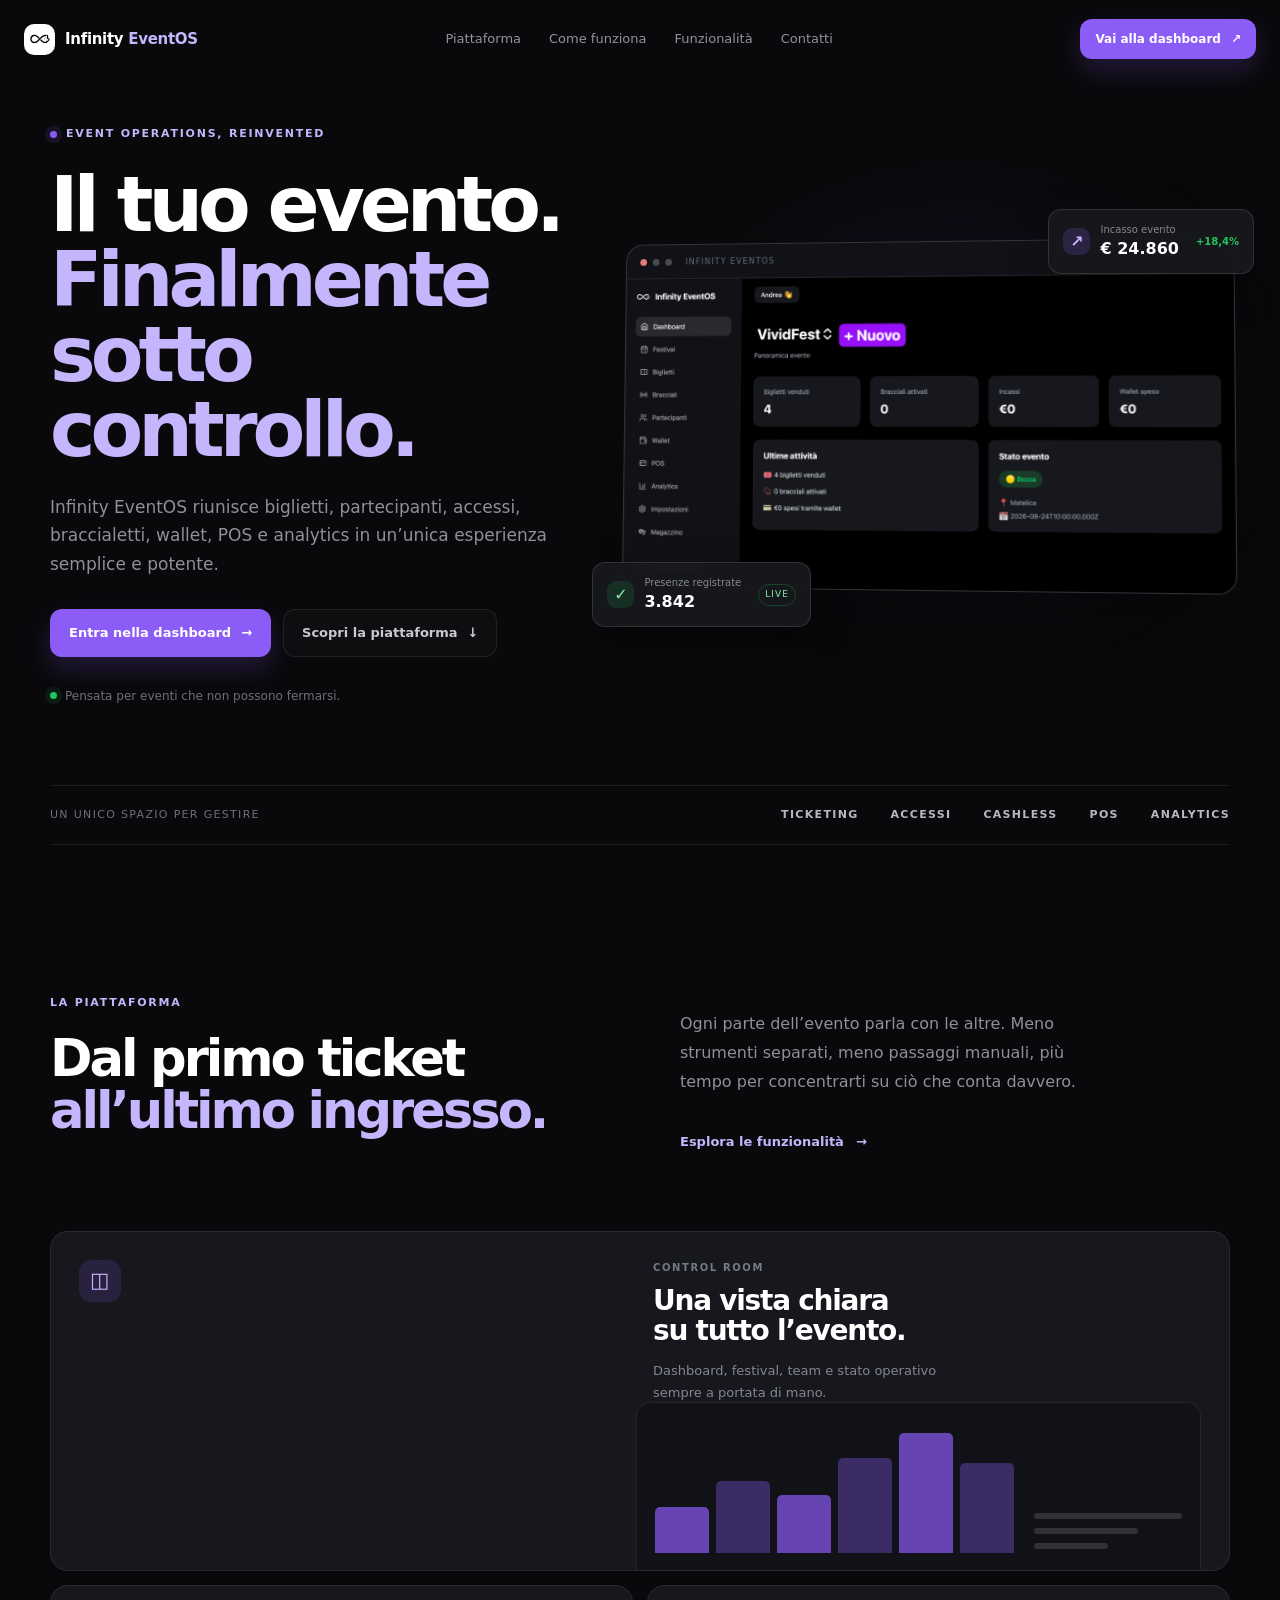
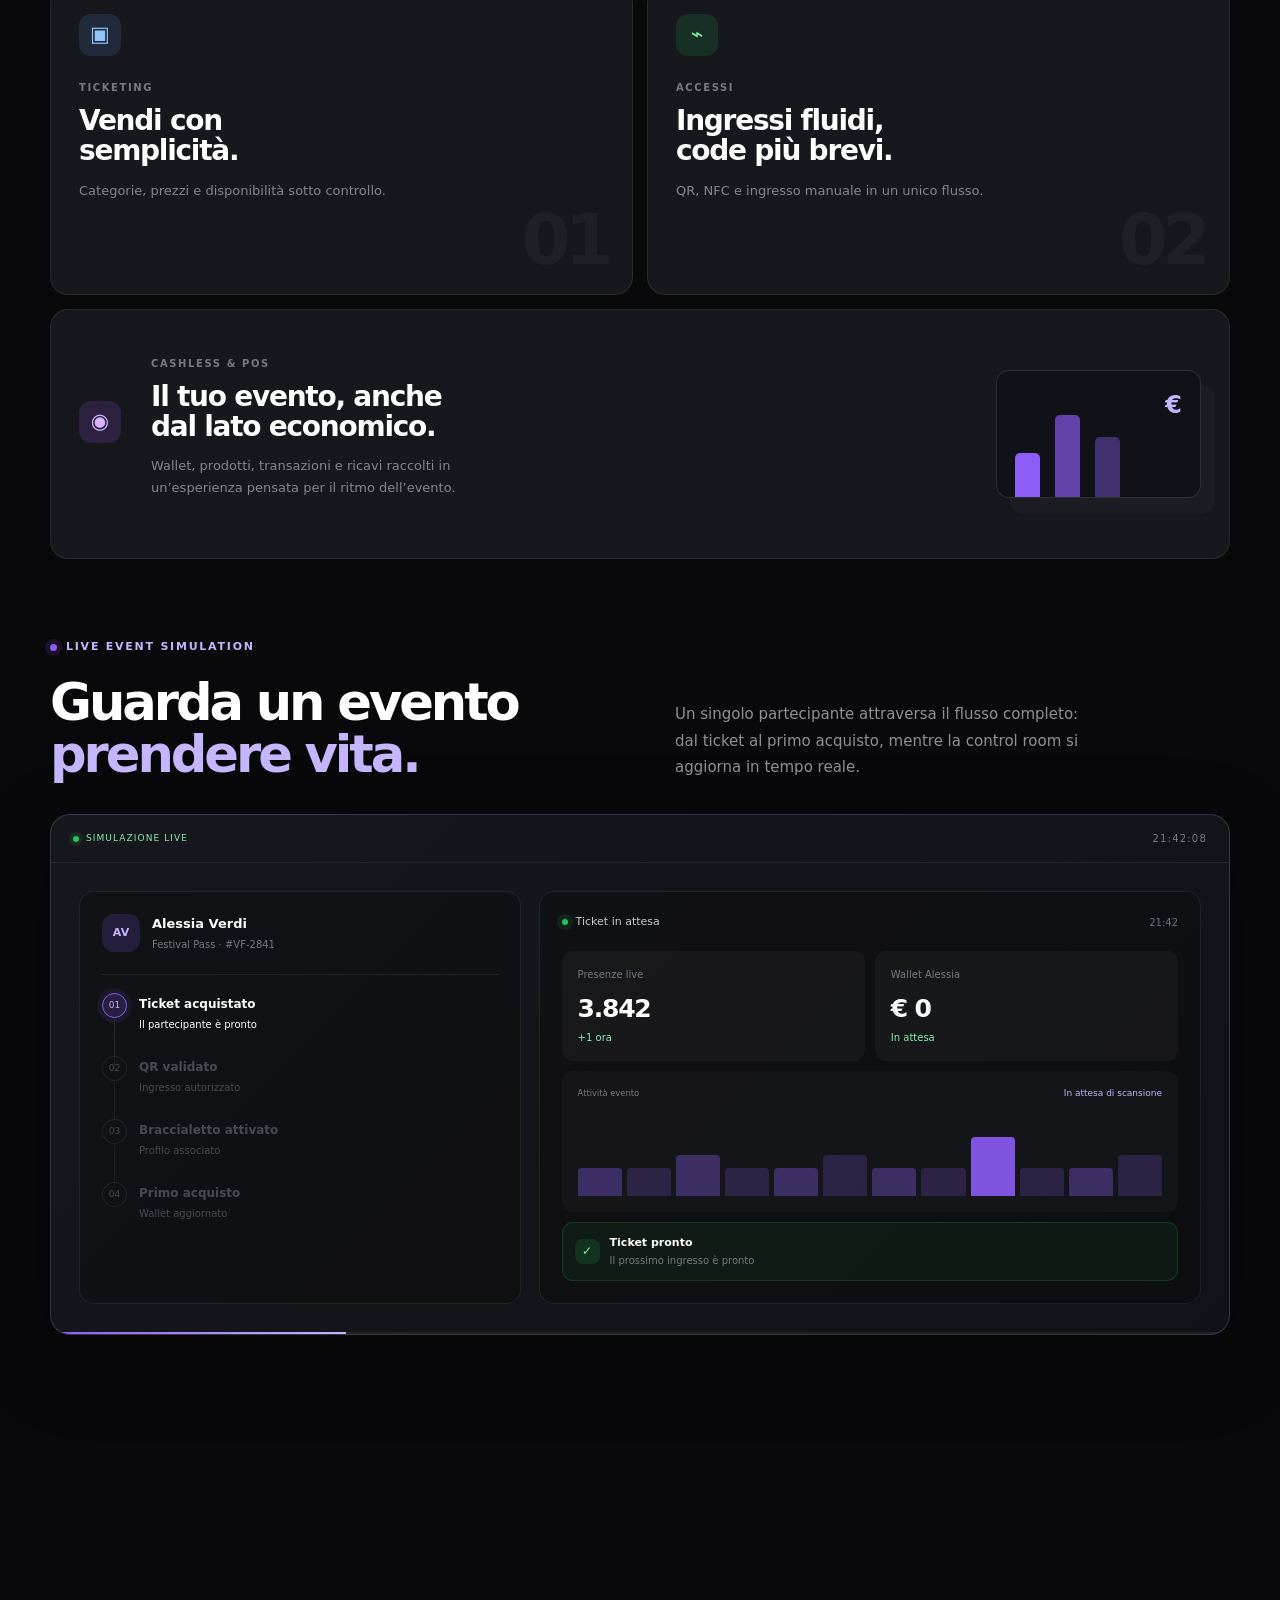
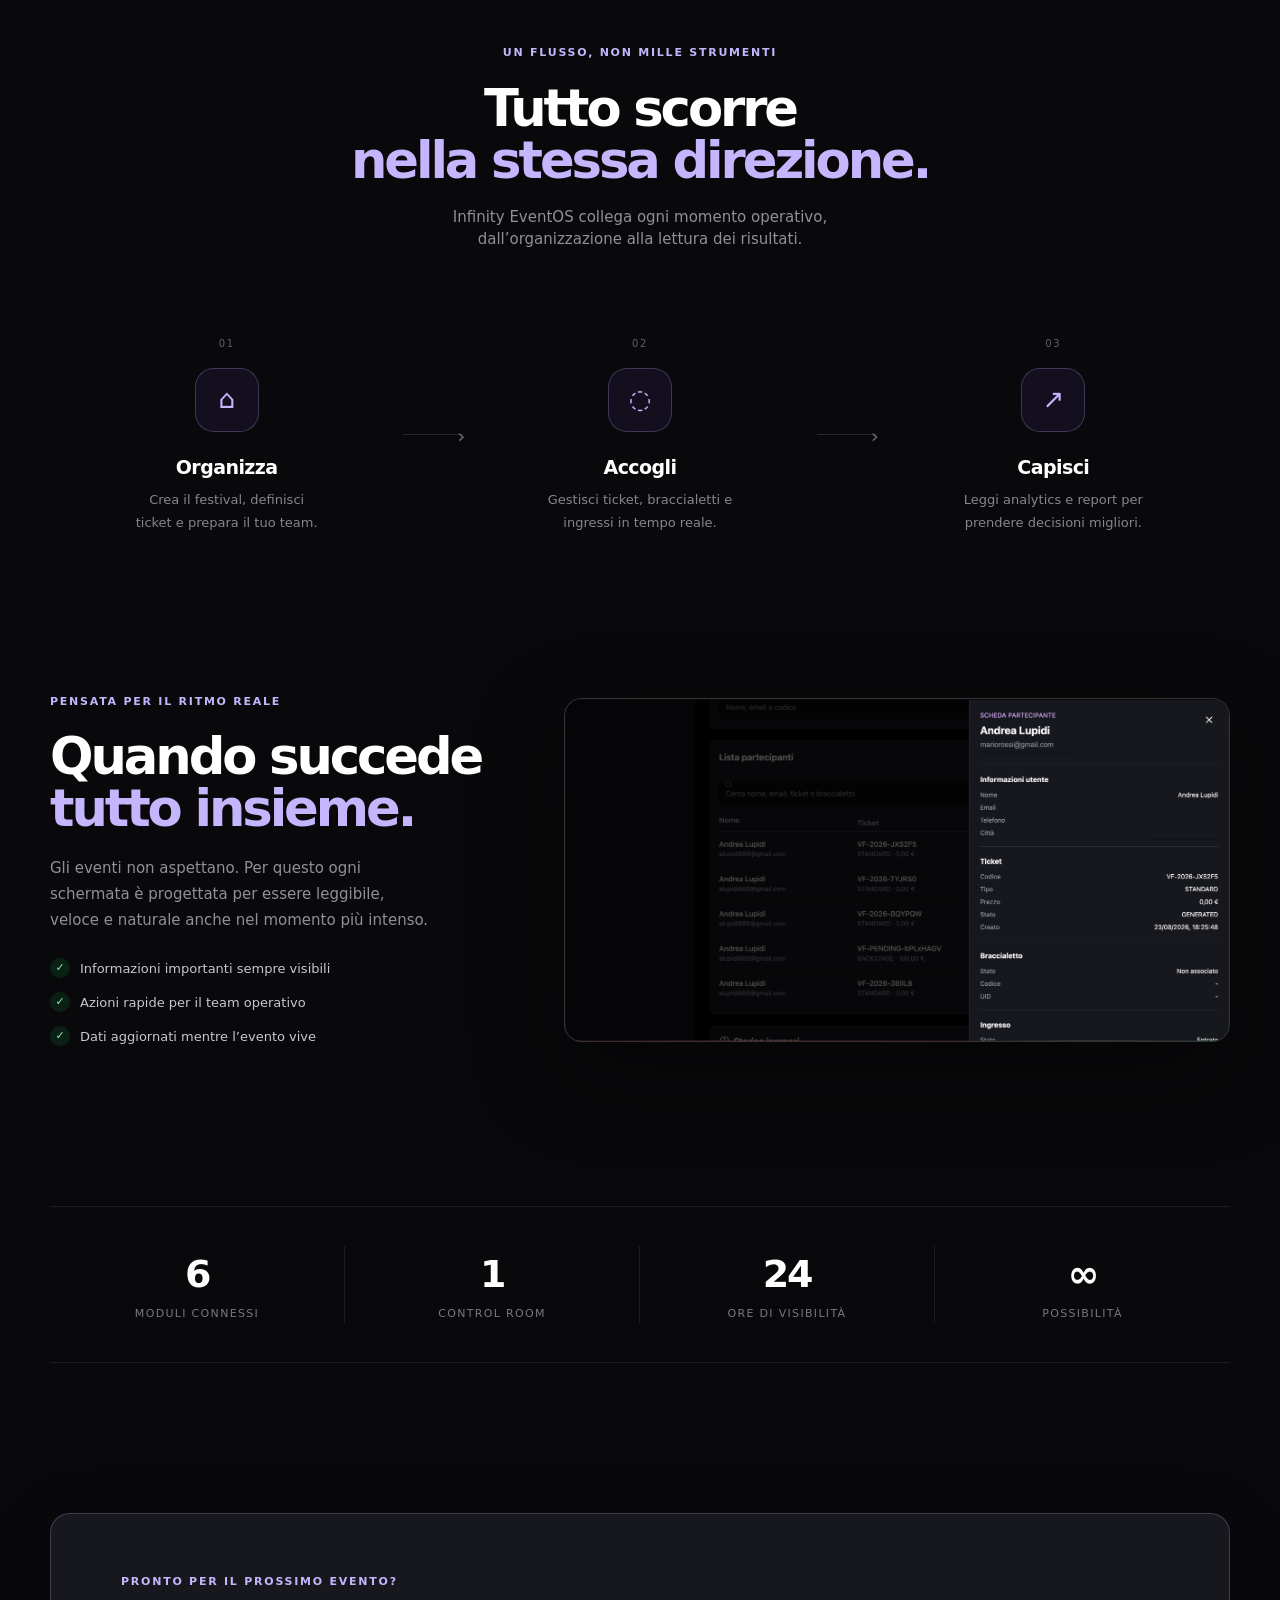
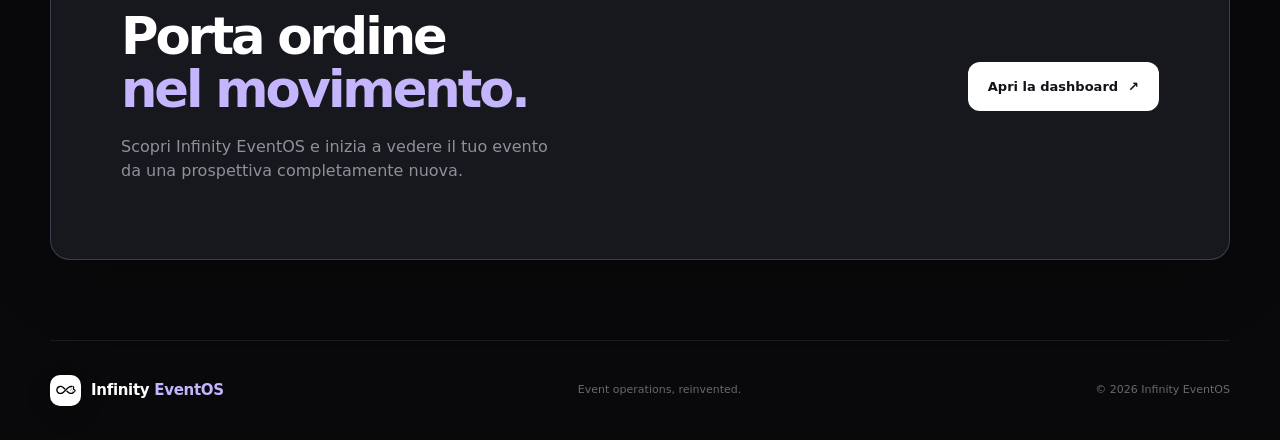
==== commit 18c286ce: "Add automatic live event demo" ====
--- a/index.html
+++ b/index.html
@@ -83,6 +83,35 @@
         <article class="feature-card feature-card-wide reveal"><div class="feature-icon violet-bg">◉</div><div><span class="feature-kicker">CASHLESS & POS</span><h3>Il tuo evento, anche<br />dal lato economico.</h3><p>Wallet, prodotti, transazioni e ricavi raccolti in un’esperienza pensata per il ritmo dell’evento.</p></div><div class="wallet-art"><span>€</span><i></i><i></i><i></i></div></article>
       </section>
 
+      <section class="live-demo section-shell reveal" id="demo-live" aria-label="Demo automatica Infinity EventOS">
+        <div class="live-demo-heading">
+          <div class="eyebrow"><span class="eyebrow-dot"></span> Live event simulation</div>
+          <h2>Guarda un evento<br /><span>prendere vita.</span></h2>
+          <p>Un singolo partecipante attraversa il flusso completo: dal ticket al primo acquisto, mentre la control room si aggiorna in tempo reale.</p>
+        </div>
+        <div class="live-demo-panel" data-live-demo>
+          <div class="live-demo-topbar"><span class="live-label"><i></i> SIMULAZIONE LIVE</span><span class="demo-clock">21:42:08</span></div>
+          <div class="live-demo-body">
+            <div class="demo-timeline" aria-label="Stato del partecipante">
+              <div class="demo-person"><span class="demo-avatar">AV</span><div><strong>Alessia Verdi</strong><small>Festival Pass · #VF-2841</small></div></div>
+              <div class="demo-steps">
+                <div class="demo-step is-active" data-demo-step="0"><span>01</span><div><strong>Ticket acquistato</strong><small>Il partecipante è pronto</small></div></div>
+                <div class="demo-step" data-demo-step="1"><span>02</span><div><strong>QR validato</strong><small>Ingresso autorizzato</small></div></div>
+                <div class="demo-step" data-demo-step="2"><span>03</span><div><strong>Braccialetto attivato</strong><small>Profilo associato</small></div></div>
+                <div class="demo-step" data-demo-step="3"><span>04</span><div><strong>Primo acquisto</strong><small>Wallet aggiornato</small></div></div>
+              </div>
+            </div>
+            <div class="demo-dashboard">
+              <div class="demo-status"><span class="status-dot"></span><span data-demo-status>Ticket in attesa</span><b data-demo-time>21:42</b></div>
+              <div class="demo-metrics"><div><small>Presenze live</small><strong data-demo-attendees>3.842</strong><span>+1 ora</span></div><div><small>Wallet Alessia</small><strong data-demo-wallet>€ 0</strong><span data-demo-wallet-change>In attesa</span></div></div>
+              <div class="demo-chart"><div class="demo-chart-head"><small>Attività evento</small><span data-demo-action>In attesa di scansione</span></div><div class="demo-bars"><i></i><i></i><i></i><i></i><i></i><i></i><i></i><i></i><i></i><i></i><i></i><i></i></div></div>
+              <div class="demo-toast" data-demo-toast><span>✓</span><div><strong data-demo-toast-title>Ticket pronto</strong><small data-demo-toast-copy>In attesa del prossimo evento</small></div></div>
+            </div>
+          </div>
+          <div class="demo-progress"><span data-demo-progress></span></div>
+        </div>
+      </section>
+
       <section class="flow-section section-shell" id="flusso">
         <div class="section-heading centered reveal"><div class="eyebrow">Un flusso, non mille strumenti</div><h2>Tutto scorre<br /><span>nella stessa direzione.</span></h2><p>Infinity EventOS collega ogni momento operativo, dall’organizzazione alla lettura dei risultati.</p></div>
         <div class="flow-grid">
--- a/site.css
+++ b/site.css
@@ -2,5 +2,7 @@
 *{box-sizing:border-box}html{scroll-behavior:smooth}body{margin:0;background:var(--ink);color:#fff;font-family:Inter,ui-sans-serif,system-ui,-apple-system,BlinkMacSystemFont,"Segoe UI",sans-serif;line-height:1.5;overflow-x:hidden}a{color:inherit;text-decoration:none}.section-shell{width:min(var(--max),calc(100% - 48px));margin-inline:auto}.site-header{height:78px;width:min(1280px,calc(100% - 48px));margin:auto;display:flex;align-items:center;justify-content:space-between;gap:28px;position:relative;z-index:10}.brand{display:inline-flex;align-items:center;gap:10px;font-size:15px;font-weight:750;letter-spacing:-.02em;white-space:nowrap}.brand em{font-style:normal;color:var(--purple-soft)}.brand-mark{width:31px;height:31px;border-radius:10px;display:grid;place-items:center;background:#fff;box-shadow:0 8px 24px rgba(0,0,0,.2)}.brand-mark img{width:22px;height:22px;filter:brightness(0)}.desktop-nav{display:flex;gap:28px;color:#92939a;font-size:13px}.desktop-nav a{transition:color .2s ease}.desktop-nav a:hover{color:#fff}.button{display:inline-flex;align-items:center;justify-content:center;gap:10px;border-radius:12px;padding:13px 18px;border:1px solid transparent;font-size:13px;font-weight:700;transition:transform .2s ease,background .2s ease,border-color .2s ease;cursor:pointer}.button:hover{transform:translateY(-2px)}.button-primary{background:var(--purple);box-shadow:0 12px 26px rgba(139,92,246,.2)}.button-primary:hover{background:#a78bfa}.button-ghost{border-color:var(--line);color:var(--soft);background:rgba(255,255,255,.025)}.button-ghost:hover{background:rgba(255,255,255,.08);border-color:rgba(255,255,255,.16)}.button-small{padding:10px 14px;font-size:12px}.button-light{background:#fff;color:#111217;padding:14px 19px}.button-light:hover{background:#e8e8eb}.menu-toggle,.mobile-menu{display:none}.hero{min-height:690px;display:grid;grid-template-columns: .91fr 1.09fr;align-items:center;gap:56px;padding-top:48px;padding-bottom:80px}.eyebrow{color:var(--purple-soft);font-size:11px;text-transform:uppercase;letter-spacing:.16em;font-weight:750;display:flex;align-items:center;gap:9px}.eyebrow-dot{width:7px;height:7px;border-radius:50%;background:var(--purple);box-shadow:0 0 0 5px rgba(139,92,246,.12)}h1,h2,h3,p{margin-top:0}h1{font-size:clamp(46px,6vw,82px);line-height:.98;letter-spacing:-.065em;margin:24px 0 25px}h1 span,h2 span{color:var(--purple-soft)}.hero-lead{max-width:510px;color:var(--muted);font-size:17px;line-height:1.7}.hero-actions{display:flex;gap:12px;flex-wrap:wrap;margin:30px 0}.hero-note{color:#6e7078;font-size:12px;display:flex;align-items:center;gap:8px}.status-dot{width:7px;height:7px;background:var(--green);border-radius:50%;box-shadow:0 0 0 5px rgba(34,197,94,.1)}.hero-visual{position:relative;min-height:480px;display:grid;place-items:center}.visual-glow{position:absolute;width:420px;height:300px;background:rgba(139,92,246,.12);filter:blur(70px);border-radius:50%;top:75px;right:60px}.dashboard-window,.showcase-mockup{position:relative;width:100%;border:1px solid rgba(255,255,255,.14);background:#111217;border-radius:18px;box-shadow:0 30px 90px rgba(0,0,0,.42);overflow:hidden;transform:perspective(1000px) rotateY(-4deg) rotateX(2deg)}.window-bar{height:35px;display:flex;align-items:center;gap:6px;padding:0 14px;border-bottom:1px solid var(--line);color:#666872;font-size:10px}.window-bar span{width:7px;height:7px;border-radius:50%;background:#494a50}.window-bar span:first-child{background:#e87979}.window-bar small{margin-left:8px;letter-spacing:.12em;text-transform:uppercase}.screen-image{display:block;width:100%;height:auto;min-height:250px;object-fit:cover}.screen-placeholder{min-height:330px;display:none;place-items:center;align-content:center;gap:9px;text-align:center;color:#858690;padding:40px}.screen-placeholder strong{color:#dedee3;font-size:16px}.screen-placeholder small{font-size:11px;color:#777983}.placeholder-icon{display:grid;place-items:center;width:50px;height:50px;border:1px solid rgba(196,181,253,.3);border-radius:15px;color:var(--purple-soft);font-size:24px;margin-bottom:6px}.hero-placeholder{min-height:385px}.floating-card{position:absolute;display:flex;align-items:center;gap:10px;background:rgba(23,24,29,.96);border:1px solid rgba(255,255,255,.12);box-shadow:0 15px 40px rgba(0,0,0,.35);border-radius:13px;padding:12px 14px;z-index:2}.floating-card small{display:block;color:#858690;font-size:10px}.floating-card strong{display:block;font-size:16px}.floating-card b{font-size:10px;color:var(--green);margin-left:7px}.floating-card-top{top:34px;right:-24px}.floating-card-bottom{bottom:28px;left:-25px}.mini-icon{width:27px;height:27px;border-radius:9px;display:grid;place-items:center;font-weight:800}.mini-icon.purple{background:rgba(139,92,246,.18);color:var(--purple-soft)}.mini-icon.green{background:rgba(34,197,94,.14);color:#86efac}.live-label{font-size:9px;letter-spacing:.12em;color:#86efac;border:1px solid rgba(34,197,94,.25);border-radius:99px;padding:3px 6px;margin-left:7px}.trust-strip{border-top:1px solid var(--line);border-bottom:1px solid var(--line);padding:21px 0;display:flex;align-items:center;justify-content:space-between;gap:25px;color:#6e7078;font-size:11px;text-transform:uppercase;letter-spacing:.12em}.trust-strip div{display:flex;gap:32px;color:#b8b8bf}.intro{display:grid;grid-template-columns:1fr 1fr;gap:80px;padding-top:150px;padding-bottom:75px}.section-heading h2,.showcase h2,.cta-card h2{font-size:clamp(38px,4vw,60px);line-height:1.02;letter-spacing:-.06em;margin:20px 0}.intro-copy{align-self:end;max-width:430px;color:var(--muted);font-size:16px;line-height:1.8}.text-link{display:inline-flex;gap:12px;color:var(--purple-soft);font-size:13px;font-weight:700;margin-top:18px}.text-link span{transition:transform .2s}.text-link:hover span{transform:translateX(4px)}.feature-grid{display:grid;grid-template-columns:1fr 1fr;gap:14px}.feature-card{position:relative;min-height:310px;border:1px solid var(--line);border-radius:18px;background:var(--card);padding:28px;overflow:hidden;transition:transform .25s ease,border-color .25s ease}.feature-card:hover{transform:translateY(-5px);border-color:rgba(196,181,253,.25)}.feature-card-large{grid-column:span 2;min-height:340px;display:grid;grid-template-columns:1fr 1fr;gap:26px}.feature-card-wide{grid-column:span 2;min-height:250px;display:flex;align-items:center;gap:30px}.feature-icon{width:42px;height:42px;border-radius:12px;display:grid;place-items:center;font-size:21px;margin-bottom:24px}.purple-bg{background:rgba(139,92,246,.15);color:var(--purple-soft)}.blue-bg{background:rgba(96,165,250,.13);color:#93c5fd}.green-bg{background:rgba(34,197,94,.13);color:#86efac}.violet-bg{background:rgba(168,85,247,.16);color:#d8b4fe}.feature-kicker{display:block;color:#777983;font-size:10px;letter-spacing:.16em;font-weight:750;margin-bottom:11px}.feature-card h3{font-size:28px;line-height:1.08;letter-spacing:-.045em;margin-bottom:13px}.feature-card p{color:#858690;font-size:13px;line-height:1.7;max-width:320px}.feature-number{position:absolute;right:24px;bottom:19px;font-size:70px;line-height:1;color:rgba(255,255,255,.035);font-weight:800;letter-spacing:-.08em}.dashboard-mini{position:absolute;right:28px;bottom:-2px;width:48%;height:170px;border:1px solid rgba(255,255,255,.08);border-radius:14px 14px 0 0;background:#111217;padding:18px;display:flex;align-items:end;gap:20px}.mini-chart{height:100%;display:flex;align-items:end;gap:7px;flex:1}.mini-chart i{display:block;flex:1;border-radius:5px 5px 0 0;background:#8b5cf6;opacity:.7}.mini-chart i:nth-child(2n){opacity:.35}.mini-lines{width:28%;display:grid;gap:9px;margin-bottom:4px}.mini-lines span{height:6px;border-radius:9px;background:rgba(255,255,255,.13)}.mini-lines span:nth-child(2){width:70%}.mini-lines span:nth-child(3){width:50%}.wallet-art{margin-left:auto;width:205px;height:128px;border:1px solid rgba(255,255,255,.12);border-radius:13px;background:#111217;position:relative;overflow:hidden;box-shadow:14px 15px 0 rgba(255,255,255,.025)}.wallet-art span{position:absolute;right:18px;top:16px;color:var(--purple-soft);font-size:24px;font-weight:700}.wallet-art i{position:absolute;bottom:0;left:18px;width:25px;background:var(--purple);border-radius:5px 5px 0 0}.wallet-art i:nth-of-type(1){height:35%}.wallet-art i:nth-of-type(2){left:58px;height:65%;opacity:.65}.wallet-art i:nth-of-type(3){left:98px;height:48%;opacity:.4}.flow-section{padding-top:160px;padding-bottom:160px}.centered{text-align:center;display:flex;flex-direction:column;align-items:center}.centered p{max-width:490px;color:var(--muted);font-size:15px}.flow-grid{display:grid;grid-template-columns:1fr 60px 1fr 60px 1fr;align-items:center;margin-top:70px}.flow-step{text-align:center}.flow-index{display:block;color:#5e6069;font-size:10px;letter-spacing:.16em;margin-bottom:17px}.flow-icon{width:64px;height:64px;margin:0 auto 21px;border:1px solid rgba(196,181,253,.25);border-radius:19px;display:grid;place-items:center;color:var(--purple-soft);font-size:26px;background:rgba(139,92,246,.08)}.flow-step h3{font-size:19px;margin-bottom:8px;letter-spacing:-.03em}.flow-step p{color:#858690;font-size:13px;line-height:1.7;max-width:190px;margin:auto}.flow-line{height:1px;background:rgba(255,255,255,.13);position:relative}.flow-line:after{content:'›';position:absolute;right:-2px;top:-13px;color:#6f6f79;font-size:20px}.showcase{display:grid;grid-template-columns:.8fr 1.2fr;gap:70px;align-items:center;padding-bottom:160px}.showcase-copy>p{color:var(--muted);max-width:380px;font-size:15px;line-height:1.75}.check-list{list-style:none;padding:0;margin:25px 0 0;display:grid;gap:14px;color:#c7c7cd;font-size:13px}.check-list li{display:flex;align-items:center;gap:10px}.check-list span{display:grid;place-items:center;width:20px;height:20px;border-radius:50%;background:rgba(34,197,94,.13);color:#86efac;font-size:11px}.showcase-mockup{transform:perspective(1000px) rotateY(4deg) rotateX(2deg)}.showcase-mockup .screen-placeholder{min-height:410px}.stats-section{border-top:1px solid var(--line);border-bottom:1px solid var(--line);display:grid;grid-template-columns:repeat(4,1fr);padding:39px 0;margin-bottom:150px}.stats-section div{text-align:center;border-right:1px solid var(--line)}.stats-section div:last-child{border:0}.stats-section strong{display:block;font-size:38px;letter-spacing:-.06em}.stats-section span{display:block;color:#777983;font-size:11px;text-transform:uppercase;letter-spacing:.12em;margin-top:3px}.cta-section{padding-bottom:80px}.cta-card{border:1px solid rgba(196,181,253,.23);border-radius:20px;background:#17181d;padding:60px 70px;display:flex;align-items:center;justify-content:space-between;gap:35px;box-shadow:0 20px 70px rgba(0,0,0,.2)}.cta-card p{color:var(--muted);max-width:440px}.site-footer{min-height:100px;border-top:1px solid var(--line);display:flex;align-items:center;justify-content:space-between;color:#666871;font-size:11px}.site-footer .brand{color:#fff}.site-footer p{margin:0}.reveal{opacity:0;transform:translateY(20px);transition:opacity .7s ease,transform .7s ease}.reveal.visible{opacity:1;transform:none}.reveal-delay-1{transition-delay:.12s}.reveal-delay-2{transition-delay:.22s}
 .cursor-spotlight{position:fixed;z-index:20;top:0;left:0;width:260px;height:260px;border-radius:50%;pointer-events:none;opacity:0;background:radial-gradient(circle,rgba(139,92,246,.14) 0,rgba(139,92,246,.06) 27%,transparent 68%);transform:translate3d(-50%,-50%,0);transition:opacity .35s ease;mix-blend-mode:screen}.has-pointer .cursor-spotlight{opacity:1}.hero-visual.is-interactive .dashboard-window{transform:perspective(1000px) rotateY(calc(-4deg + var(--tilt-y,0deg))) rotateX(calc(2deg + var(--tilt-x,0deg)))}.hero-visual.is-interactive .visual-glow{transform:translate3d(var(--glow-x,0px),var(--glow-y,0px),0);transition:transform .12s ease-out}.hero-visual.is-interactive .floating-card-top{transform:translate3d(var(--card-top-x,0px),var(--card-top-y,0px),0)}.hero-visual.is-interactive .floating-card-bottom{transform:translate3d(var(--card-bottom-x,0px),var(--card-bottom-y,0px),0)}.feature-card.is-tilting{transform:perspective(900px) rotateX(var(--card-tilt-x,0deg)) rotateY(var(--card-tilt-y,0deg)) translateY(-5px)}.feature-card.is-tilting:after{content:"";position:absolute;inset:0;pointer-events:none;background:radial-gradient(circle at var(--shine-x,50%) var(--shine-y,50%),rgba(196,181,253,.13),transparent 42%);opacity:.8}
 @media (prefers-reduced-motion: reduce){html{scroll-behavior:auto}.cursor-spotlight{display:none}.hero-visual.is-interactive .dashboard-window,.hero-visual.is-interactive .visual-glow,.hero-visual.is-interactive .floating-card-top,.hero-visual.is-interactive .floating-card-bottom,.feature-card.is-tilting{transform:none}.reveal{transition:none}}
-@media(max-width:900px){.desktop-nav{gap:14px}.hero{grid-template-columns:1fr;gap:30px;padding-top:70px}.hero-copy{max-width:650px}.hero-visual{min-height:420px}.intro,.showcase{grid-template-columns:1fr;gap:30px}.intro-copy{align-self:auto}.showcase-copy{max-width:570px}.feature-card-large{min-height:320px}.cta-card{padding:45px 38px}}
+.live-demo{padding-top:80px;padding-bottom:150px}.live-demo-heading{display:grid;grid-template-columns:1fr 1fr;column-gap:70px;align-items:end;margin-bottom:34px}.live-demo-heading .eyebrow{grid-column:1/-1}.live-demo-heading h2{font-size:clamp(38px,4vw,60px);line-height:1.02;letter-spacing:-.06em;margin:20px 0 0}.live-demo-heading p{align-self:end;max-width:430px;color:var(--muted);font-size:15px;line-height:1.75;margin:0}.live-demo-panel{border:1px solid rgba(196,181,253,.2);border-radius:20px;background:linear-gradient(135deg,#17181d,#111217);box-shadow:0 25px 80px rgba(0,0,0,.3);overflow:hidden}.live-demo-topbar{height:48px;display:flex;align-items:center;justify-content:space-between;padding:0 22px;border-bottom:1px solid var(--line);color:#777983;font-size:10px;letter-spacing:.12em}.live-demo-topbar .live-label{display:inline-flex;align-items:center;gap:7px;margin:0;padding:0;border:0}.live-label i{display:block;width:6px;height:6px;border-radius:50%;background:var(--green);box-shadow:0 0 0 4px rgba(34,197,94,.1)}.demo-clock{font-variant-numeric:tabular-nums}.live-demo-body{display:grid;grid-template-columns:.8fr 1.2fr;gap:18px;padding:28px}.demo-timeline,.demo-dashboard{border:1px solid rgba(255,255,255,.08);border-radius:15px;background:rgba(9,9,11,.35);padding:22px}.demo-person{display:flex;align-items:center;gap:12px;padding-bottom:22px;border-bottom:1px solid var(--line)}.demo-avatar{width:38px;height:38px;border-radius:12px;display:grid;place-items:center;background:rgba(139,92,246,.16);color:var(--purple-soft);font-size:11px;font-weight:800}.demo-person strong,.demo-person small{display:block}.demo-person strong{font-size:13px}.demo-person small{color:#777983;font-size:10px;margin-top:3px}.demo-steps{display:grid;gap:0;padding-top:18px}.demo-step{position:relative;display:flex;gap:12px;padding:0 0 24px;color:#777983;opacity:.55;transition:color .35s ease,opacity .35s ease}.demo-step:last-child{padding-bottom:0}.demo-step:not(:last-child):after{content:"";position:absolute;left:12px;top:26px;width:1px;height:calc(100% - 13px);background:rgba(255,255,255,.11)}.demo-step>span{position:relative;z-index:1;width:25px;height:25px;display:grid;place-items:center;border:1px solid rgba(255,255,255,.15);border-radius:50%;font-size:9px;background:#111217}.demo-step strong,.demo-step small{display:block}.demo-step strong{font-size:12px;margin-top:2px}.demo-step small{font-size:10px;margin-top:4px}.demo-step.is-active{color:#fff;opacity:1}.demo-step.is-active>span{border-color:var(--purple);background:rgba(139,92,246,.2);color:var(--purple-soft);box-shadow:0 0 0 5px rgba(139,92,246,.08)}.demo-status{display:flex;align-items:center;gap:8px;color:#c9c9d0;font-size:11px;padding-bottom:20px}.demo-status .status-dot{width:6px;height:6px}.demo-status b{margin-left:auto;color:#6e7078;font-size:10px;font-weight:500}.demo-metrics{display:grid;grid-template-columns:1fr 1fr;gap:10px}.demo-metrics>div{padding:16px;border-radius:11px;background:rgba(255,255,255,.035)}.demo-metrics small,.demo-metrics strong,.demo-metrics span{display:block}.demo-metrics small{color:#777983;font-size:10px}.demo-metrics strong{font-size:25px;letter-spacing:-.05em;margin:8px 0 3px}.demo-metrics span{color:#86efac;font-size:10px}.demo-chart{margin-top:10px;padding:16px;border-radius:11px;background:rgba(255,255,255,.025)}.demo-chart-head{display:flex;justify-content:space-between;gap:10px;color:#777983;font-size:10px}.demo-chart-head span{color:var(--purple-soft);font-size:9px}.demo-bars{height:78px;display:flex;align-items:end;gap:5px;margin-top:17px}.demo-bars i{display:block;flex:1;height:35%;border-radius:4px 4px 0 0;background:var(--purple);opacity:.35;transition:height .6s ease,opacity .6s ease}.demo-bars i:nth-child(2n){opacity:.2}.demo-bars i:nth-child(3n){height:52%}.demo-bars i.is-growing{height:75%;opacity:.9}.demo-toast{display:flex;align-items:center;gap:10px;margin-top:10px;padding:12px;border:1px solid rgba(34,197,94,.18);border-radius:11px;background:rgba(34,197,94,.06);opacity:0;transform:translateY(8px);transition:opacity .35s ease,transform .35s ease}.demo-toast.is-visible{opacity:1;transform:none}.demo-toast>span{width:25px;height:25px;border-radius:8px;display:grid;place-items:center;background:rgba(34,197,94,.15);color:#86efac;font-size:12px}.demo-toast strong,.demo-toast small{display:block}.demo-toast strong{font-size:11px}.demo-toast small{color:#777983;font-size:10px;margin-top:2px}.demo-progress{height:2px;background:rgba(255,255,255,.06)}.demo-progress span{display:block;width:0;height:100%;background:linear-gradient(90deg,var(--purple),#c4b5fd);transition:width .5s ease}
+@media(max-width:900px){.desktop-nav{gap:14px}.hero{grid-template-columns:1fr;gap:30px;padding-top:70px}.hero-copy{max-width:650px}.hero-visual{min-height:420px}.intro,.showcase{grid-template-columns:1fr;gap:30px}.intro-copy{align-self:auto}.showcase-copy{max-width:570px}.feature-card-large{min-height:320px}.cta-card{padding:45px 38px}.live-demo-heading{grid-template-columns:1fr;gap:18px}.live-demo-heading p{max-width:560px}.live-demo-body{grid-template-columns:1fr}}
 @media(max-width:680px){.section-shell,.site-header{width:min(100% - 32px, var(--max))}.site-header{height:68px}.desktop-nav,.header-cta{display:none}.menu-toggle{display:grid;gap:5px;background:transparent;border:0;padding:8px}.menu-toggle span{display:block;width:23px;height:2px;background:#fff;border-radius:3px}.mobile-menu{position:fixed;z-index:9;top:68px;left:16px;right:16px;background:#17181d;border:1px solid var(--line);border-radius:16px;padding:10px;box-shadow:0 20px 60px rgba(0,0,0,.35);display:none}.mobile-menu.open{display:grid}.mobile-menu a{padding:12px;border-radius:10px;color:#b8b8bf;font-size:13px}.mobile-menu a:hover{background:rgba(255,255,255,.06);color:#fff}.mobile-menu .button{color:#fff;text-align:center;margin-top:5px}.hero{padding-top:55px;padding-bottom:58px;min-height:auto}.hero h1{font-size:clamp(44px,14vw,65px)}.hero-lead{font-size:15px}.hero-visual{min-height:320px}.dashboard-window{transform:none}.hero-placeholder{min-height:250px}.floating-card{transform:scale(.82);transform-origin:center}.floating-card-top{right:-33px;top:15px}.floating-card-bottom{left:-30px;bottom:3px}.trust-strip{display:block;padding:19px 0}.trust-strip div{flex-wrap:wrap;gap:12px 20px;margin-top:13px}.intro{padding-top:95px;padding-bottom:50px}.feature-grid{grid-template-columns:1fr}.feature-card,.feature-card-large,.feature-card-wide{grid-column:auto;display:block;min-height:270px}.dashboard-mini{position:relative;right:auto;bottom:auto;width:100%;height:130px;margin-top:26px}.wallet-art{margin:25px 0 0}.flow-section{padding-top:100px;padding-bottom:100px}.flow-grid{display:grid;grid-template-columns:1fr;margin-top:50px;gap:30px}.flow-line{width:1px;height:32px;margin:auto}.flow-line:after{content:'↓';right:-5px;top:9px}.showcase{padding-bottom:100px}.showcase-mockup{transform:none}.showcase-mockup .screen-placeholder{min-height:260px}.stats-section{grid-template-columns:1fr 1fr;margin-bottom:95px;gap:24px 0}.stats-section div:nth-child(2){border:0}.stats-section strong{font-size:31px}.cta-card{display:block;padding:35px 24px}.cta-card .button{margin-top:13px;width:100%}.site-footer{min-height:150px;display:grid;align-content:center;gap:14px}.site-footer span:last-child{color:#55565f}}
+@media(max-width:680px){.live-demo{padding-top:35px;padding-bottom:100px}.live-demo-heading h2{font-size:42px}.live-demo-body{padding:14px}.demo-timeline,.demo-dashboard{padding:17px}.demo-metrics strong{font-size:21px}.demo-chart-head{display:block}.demo-chart-head span{display:block;margin-top:5px}.demo-bars{height:60px}}
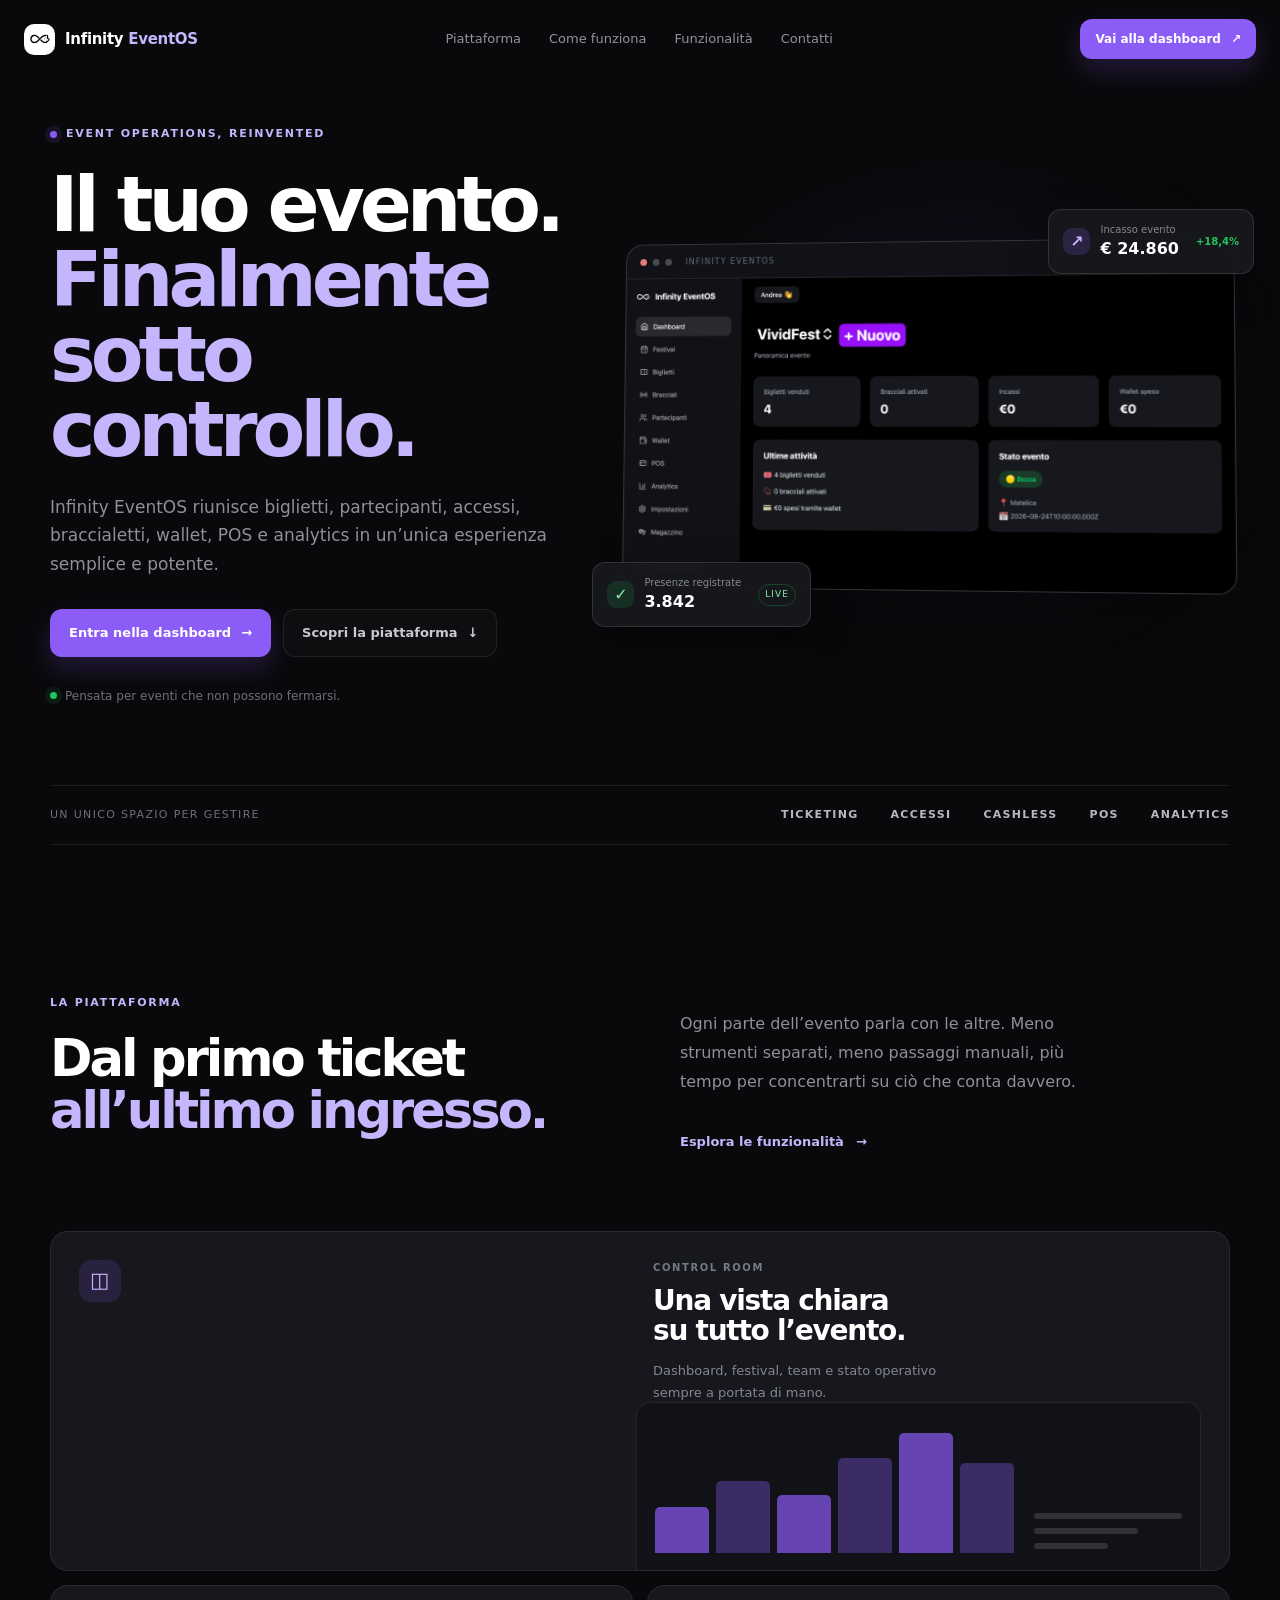
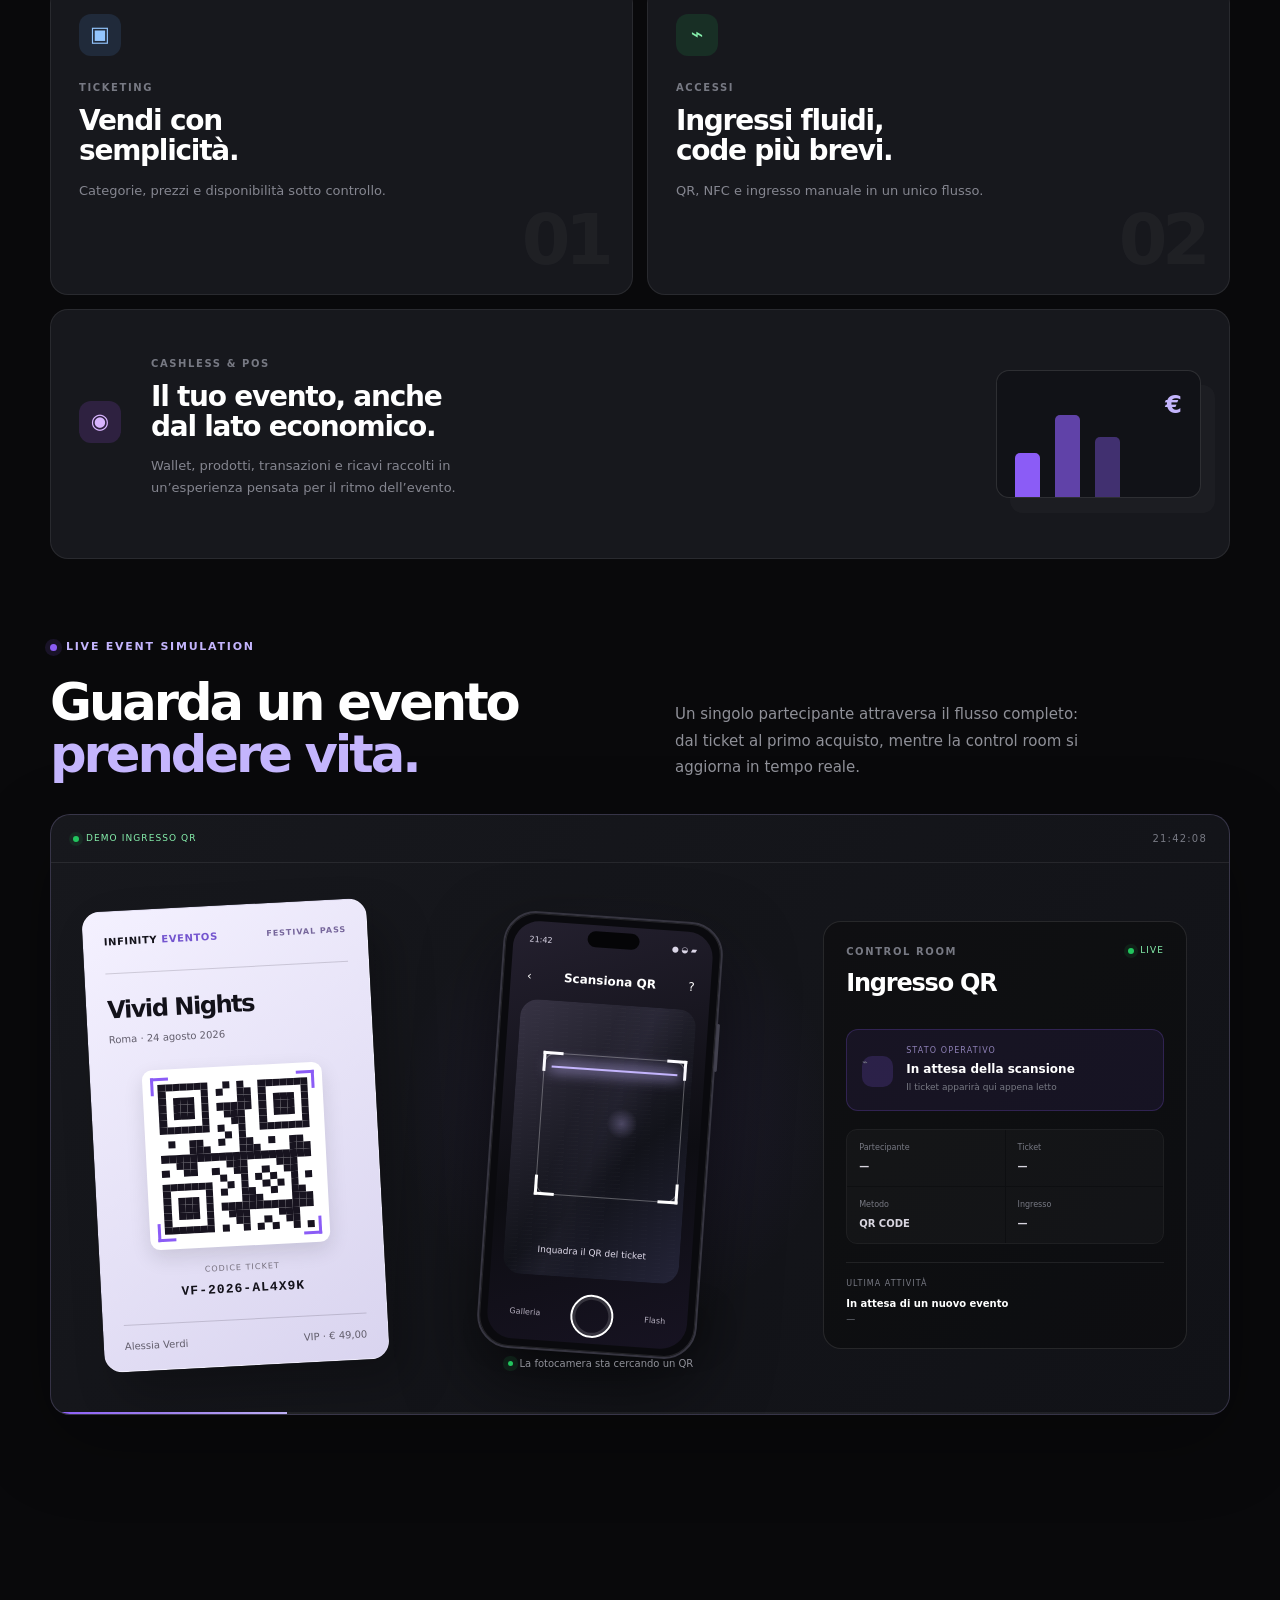
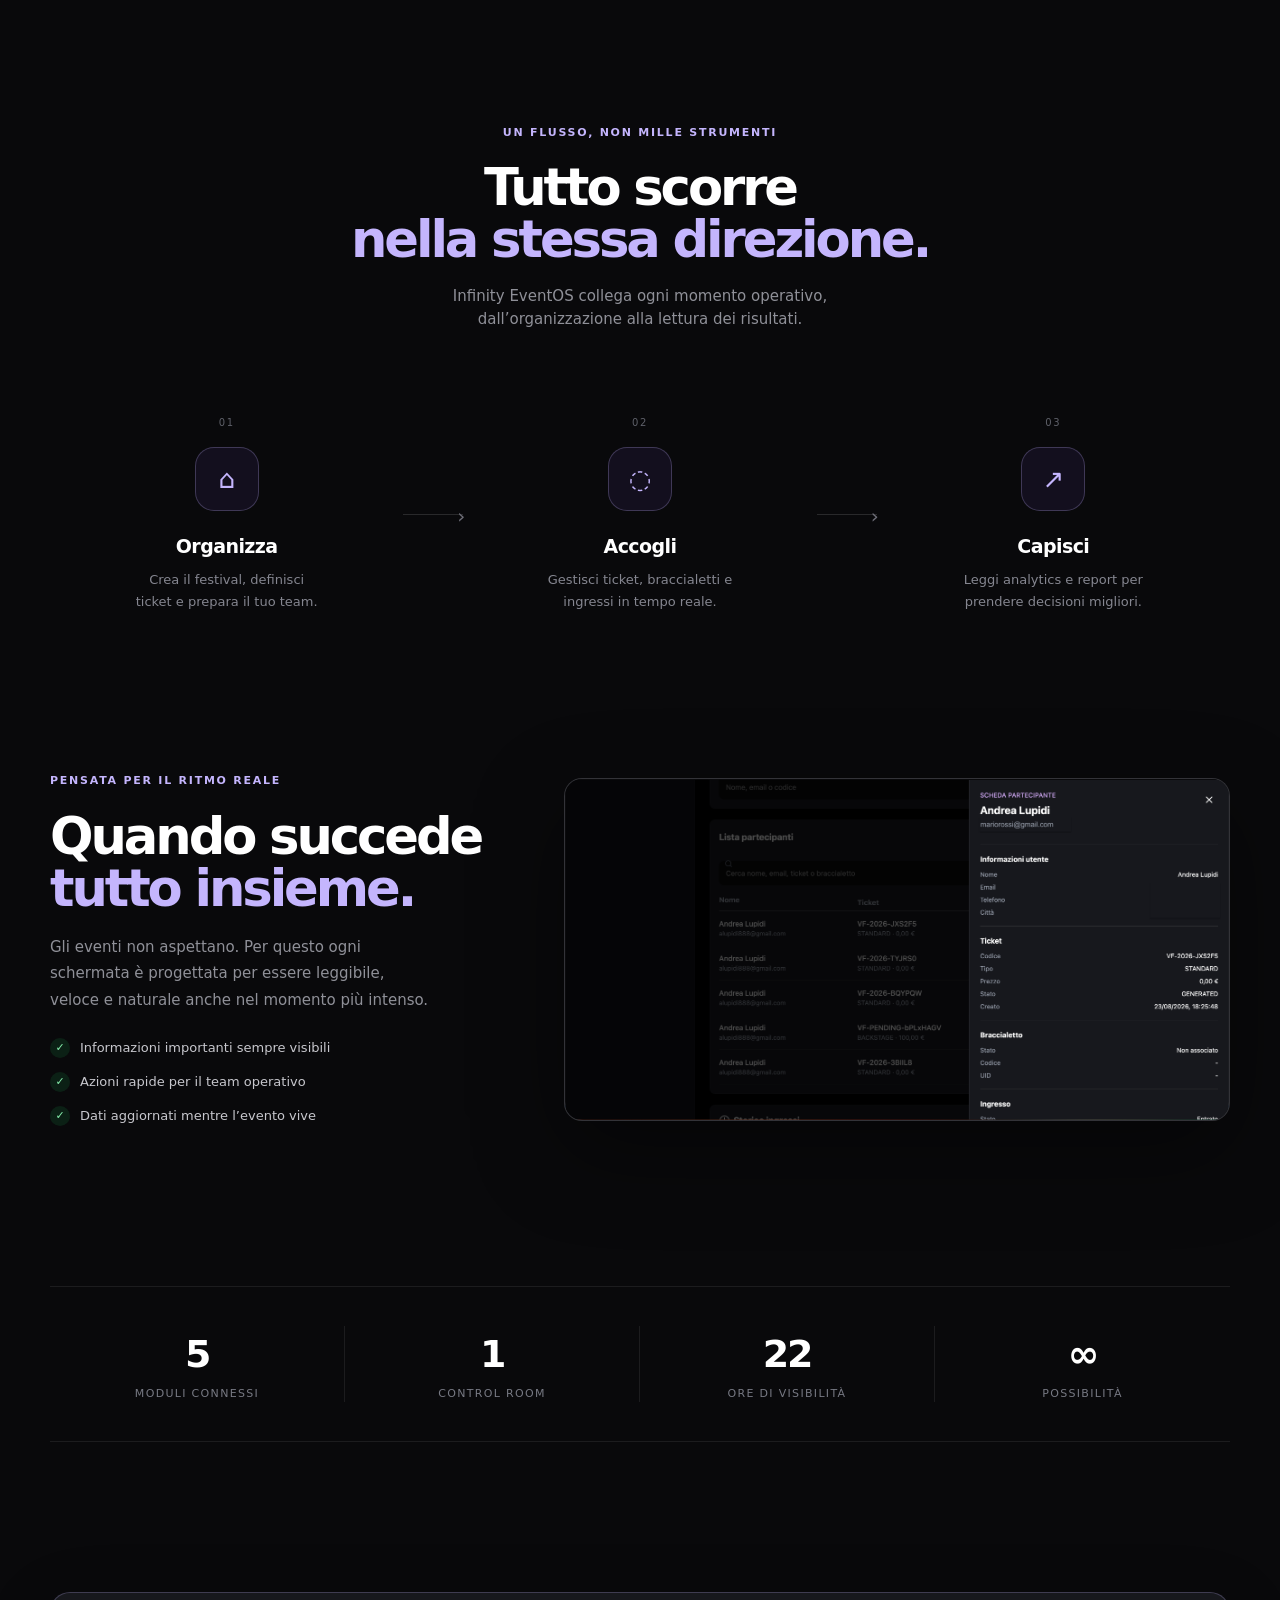
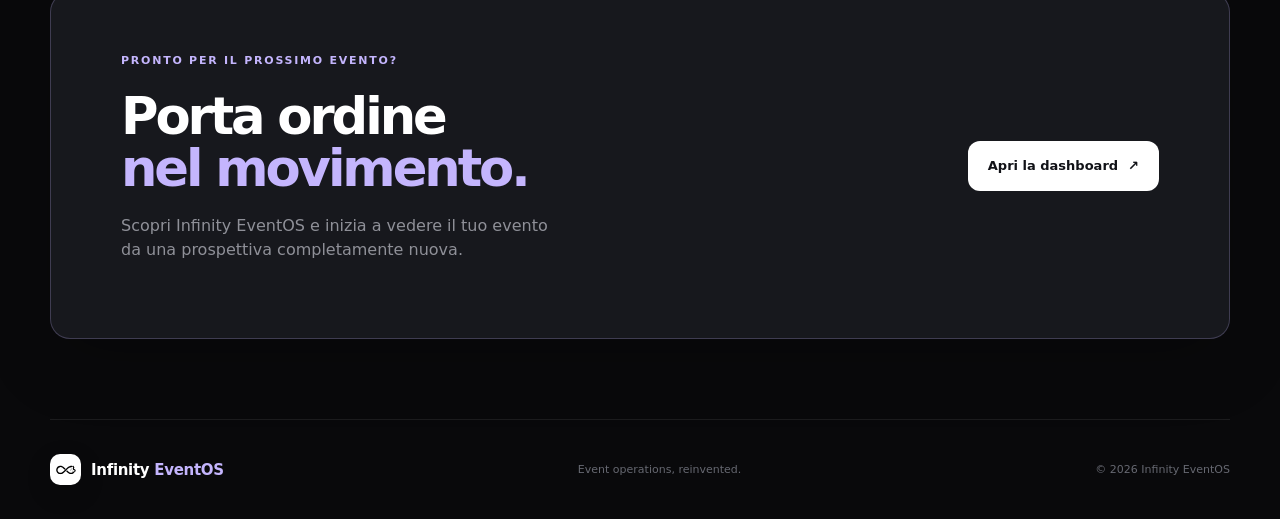
==== commit 766508aa: "Replace live demo with QR camera scan flow" ====
--- a/index.html
+++ b/index.html
@@ -90,22 +90,33 @@
           <p>Un singolo partecipante attraversa il flusso completo: dal ticket al primo acquisto, mentre la control room si aggiorna in tempo reale.</p>
         </div>
         <div class="live-demo-panel" data-live-demo>
-          <div class="live-demo-topbar"><span class="live-label"><i></i> SIMULAZIONE LIVE</span><span class="demo-clock">21:42:08</span></div>
-          <div class="live-demo-body">
-            <div class="demo-timeline" aria-label="Stato del partecipante">
-              <div class="demo-person"><span class="demo-avatar">AV</span><div><strong>Alessia Verdi</strong><small>Festival Pass · #VF-2841</small></div></div>
-              <div class="demo-steps">
-                <div class="demo-step is-active" data-demo-step="0"><span>01</span><div><strong>Ticket acquistato</strong><small>Il partecipante è pronto</small></div></div>
-                <div class="demo-step" data-demo-step="1"><span>02</span><div><strong>QR validato</strong><small>Ingresso autorizzato</small></div></div>
-                <div class="demo-step" data-demo-step="2"><span>03</span><div><strong>Braccialetto attivato</strong><small>Profilo associato</small></div></div>
-                <div class="demo-step" data-demo-step="3"><span>04</span><div><strong>Primo acquisto</strong><small>Wallet aggiornato</small></div></div>
+          <div class="live-demo-topbar"><span class="live-label"><i></i> DEMO INGRESSO QR</span><span class="demo-clock">21:42:08</span></div>
+          <div class="scanner-demo-body">
+            <div class="ticket-preview">
+              <div class="ticket-top"><span class="ticket-brand">INFINITY <em>EVENTOS</em></span><span class="ticket-type">FESTIVAL PASS</span></div>
+              <div class="ticket-event"><strong>Vivid Nights</strong><small>Roma · 24 agosto 2026</small></div>
+              <div class="ticket-qr-wrap"><div class="ticket-qr" data-demo-qr aria-label="QR code del ticket"></div><span class="qr-corner qr-corner-tl"></span><span class="qr-corner qr-corner-tr"></span><span class="qr-corner qr-corner-bl"></span><span class="qr-corner qr-corner-br"></span></div>
+              <div class="ticket-code"><small>CODICE TICKET</small><strong>VF-2026-AL4X9K</strong></div>
+              <div class="ticket-footer"><span>Alessia Verdi</span><span>VIP · € 49,00</span></div>
+            </div>
+            <div class="phone-stage">
+              <div class="phone-shadow"></div>
+              <div class="demo-phone" data-demo-phone>
+                <div class="phone-speaker"></div><div class="phone-screen">
+                  <div class="phone-status"><span>21:42</span><span>● ◒ ▰</span></div>
+                  <div class="camera-header"><span>‹</span><strong>Scansiona QR</strong><span>?</span></div>
+                  <div class="camera-view"><div class="camera-noise"></div><div class="scan-frame"><i></i><i></i><i></i><i></i><b data-scan-line></b></div><span class="camera-hint" data-camera-hint>Inquadra il QR del ticket</span></div>
+                  <div class="camera-bottom"><span>Galleria</span><div class="shutter"></div><span>Flash</span></div>
+                  <div class="scan-result" data-scan-result><span>✓</span><div><strong data-scan-title>QR riconosciuto</strong><small data-scan-copy>Verifica in corso...</small></div></div>
+                </div>
               </div>
+              <div class="phone-caption"><span class="status-dot"></span><span data-camera-status>La fotocamera sta cercando un QR</span></div>
             </div>
-            <div class="demo-dashboard">
-              <div class="demo-status"><span class="status-dot"></span><span data-demo-status>Ticket in attesa</span><b data-demo-time>21:42</b></div>
-              <div class="demo-metrics"><div><small>Presenze live</small><strong data-demo-attendees>3.842</strong><span>+1 ora</span></div><div><small>Wallet Alessia</small><strong data-demo-wallet>€ 0</strong><span data-demo-wallet-change>In attesa</span></div></div>
-              <div class="demo-chart"><div class="demo-chart-head"><small>Attività evento</small><span data-demo-action>In attesa di scansione</span></div><div class="demo-bars"><i></i><i></i><i></i><i></i><i></i><i></i><i></i><i></i><i></i><i></i><i></i><i></i></div></div>
-              <div class="demo-toast" data-demo-toast><span>✓</span><div><strong data-demo-toast-title>Ticket pronto</strong><small data-demo-toast-copy>In attesa del prossimo evento</small></div></div>
+            <div class="scan-dashboard">
+              <div class="scan-dashboard-head"><div><span class="feature-kicker">CONTROL ROOM</span><h3>Ingresso QR</h3></div><span class="scan-live"><i></i> LIVE</span></div>
+              <div class="scan-state" data-scan-state><span class="scan-state-icon">⌁</span><div><small>STATO OPERATIVO</small><strong data-state-title>In attesa della scansione</strong><span data-state-copy>Il ticket apparirà qui appena letto</span></div></div>
+              <div class="scan-data"><div><small>Partecipante</small><strong data-scan-person>—</strong></div><div><small>Ticket</small><strong data-scan-ticket>—</strong></div><div><small>Metodo</small><strong>QR CODE</strong></div><div><small>Ingresso</small><strong data-scan-entrance>—</strong></div></div>
+              <div class="scan-log"><span>ULTIMA ATTIVITÀ</span><strong data-scan-log>In attesa di un nuovo evento</strong><small data-scan-log-time>—</small></div>
             </div>
           </div>
           <div class="demo-progress"><span data-demo-progress></span></div>
--- a/site.css
+++ b/site.css
@@ -6,3 +6,7 @@
 @media(max-width:900px){.desktop-nav{gap:14px}.hero{grid-template-columns:1fr;gap:30px;padding-top:70px}.hero-copy{max-width:650px}.hero-visual{min-height:420px}.intro,.showcase{grid-template-columns:1fr;gap:30px}.intro-copy{align-self:auto}.showcase-copy{max-width:570px}.feature-card-large{min-height:320px}.cta-card{padding:45px 38px}.live-demo-heading{grid-template-columns:1fr;gap:18px}.live-demo-heading p{max-width:560px}.live-demo-body{grid-template-columns:1fr}}
 @media(max-width:680px){.section-shell,.site-header{width:min(100% - 32px, var(--max))}.site-header{height:68px}.desktop-nav,.header-cta{display:none}.menu-toggle{display:grid;gap:5px;background:transparent;border:0;padding:8px}.menu-toggle span{display:block;width:23px;height:2px;background:#fff;border-radius:3px}.mobile-menu{position:fixed;z-index:9;top:68px;left:16px;right:16px;background:#17181d;border:1px solid var(--line);border-radius:16px;padding:10px;box-shadow:0 20px 60px rgba(0,0,0,.35);display:none}.mobile-menu.open{display:grid}.mobile-menu a{padding:12px;border-radius:10px;color:#b8b8bf;font-size:13px}.mobile-menu a:hover{background:rgba(255,255,255,.06);color:#fff}.mobile-menu .button{color:#fff;text-align:center;margin-top:5px}.hero{padding-top:55px;padding-bottom:58px;min-height:auto}.hero h1{font-size:clamp(44px,14vw,65px)}.hero-lead{font-size:15px}.hero-visual{min-height:320px}.dashboard-window{transform:none}.hero-placeholder{min-height:250px}.floating-card{transform:scale(.82);transform-origin:center}.floating-card-top{right:-33px;top:15px}.floating-card-bottom{left:-30px;bottom:3px}.trust-strip{display:block;padding:19px 0}.trust-strip div{flex-wrap:wrap;gap:12px 20px;margin-top:13px}.intro{padding-top:95px;padding-bottom:50px}.feature-grid{grid-template-columns:1fr}.feature-card,.feature-card-large,.feature-card-wide{grid-column:auto;display:block;min-height:270px}.dashboard-mini{position:relative;right:auto;bottom:auto;width:100%;height:130px;margin-top:26px}.wallet-art{margin:25px 0 0}.flow-section{padding-top:100px;padding-bottom:100px}.flow-grid{display:grid;grid-template-columns:1fr;margin-top:50px;gap:30px}.flow-line{width:1px;height:32px;margin:auto}.flow-line:after{content:'↓';right:-5px;top:9px}.showcase{padding-bottom:100px}.showcase-mockup{transform:none}.showcase-mockup .screen-placeholder{min-height:260px}.stats-section{grid-template-columns:1fr 1fr;margin-bottom:95px;gap:24px 0}.stats-section div:nth-child(2){border:0}.stats-section strong{font-size:31px}.cta-card{display:block;padding:35px 24px}.cta-card .button{margin-top:13px;width:100%}.site-footer{min-height:150px;display:grid;align-content:center;gap:14px}.site-footer span:last-child{color:#55565f}}
 @media(max-width:680px){.live-demo{padding-top:35px;padding-bottom:100px}.live-demo-heading h2{font-size:42px}.live-demo-body{padding:14px}.demo-timeline,.demo-dashboard{padding:17px}.demo-metrics strong{font-size:21px}.demo-chart-head{display:block}.demo-chart-head span{display:block;margin-top:5px}.demo-bars{height:60px}}
+.scanner-demo-body{display:grid;grid-template-columns:.72fr 1fr .92fr;gap:25px;align-items:center;padding:42px 42px 46px;background:radial-gradient(circle at 48% 45%,rgba(139,92,246,.1),transparent 32%)}.ticket-preview{position:relative;min-height:400px;padding:22px 20px 17px;border:1px solid rgba(255,255,255,.15);border-radius:18px;background:linear-gradient(145deg,#f4f1ff,#d9d4ef);color:#13121a;box-shadow:18px 24px 45px rgba(0,0,0,.25);transform:rotate(-3deg);transition:transform .8s cubic-bezier(.22,1,.36,1),box-shadow .8s ease}.ticket-preview:after{content:"";position:absolute;right:-7px;top:0;bottom:0;border-right:1px dashed rgba(20,17,28,.25)}.ticket-top,.ticket-footer{display:flex;justify-content:space-between;gap:10px;align-items:center}.ticket-brand{font-size:10px;font-weight:850;letter-spacing:.06em}.ticket-brand em{font-style:normal;color:#7455cf}.ticket-type{font-size:8px;font-weight:800;letter-spacing:.12em;color:#76669b}.ticket-event{border-top:1px solid rgba(20,17,28,.16);margin-top:24px;padding-top:18px}.ticket-event strong,.ticket-event small{display:block}.ticket-event strong{font-size:24px;letter-spacing:-.06em}.ticket-event small{color:#625e6c;font-size:10px;margin-top:4px}.ticket-qr-wrap{position:relative;width:180px;height:180px;margin:25px auto 16px;padding:15px;border-radius:10px;background:#fff;box-shadow:0 8px 20px rgba(20,17,28,.12)}.ticket-qr{display:grid;grid-template-columns:repeat(21,1fr);width:100%;height:100%;gap:0}.ticket-qr span{display:block;background:#17131f}.ticket-qr span.is-empty{background:transparent}.qr-corner{position:absolute;width:18px;height:18px;border-color:#8b5cf6;border-style:solid}.qr-corner-tl{top:8px;left:8px;border-width:3px 0 0 3px}.qr-corner-tr{top:8px;right:8px;border-width:3px 3px 0 0}.qr-corner-bl{bottom:8px;left:8px;border-width:0 0 3px 3px}.qr-corner-br{bottom:8px;right:8px;border-width:0 3px 3px 0}.ticket-code{text-align:center}.ticket-code small,.ticket-code strong{display:block}.ticket-code small{font-size:8px;letter-spacing:.13em;color:#77717f}.ticket-code strong{font-family:ui-monospace,SFMono-Regular,monospace;font-size:13px;letter-spacing:.08em;margin-top:5px}.ticket-footer{border-top:1px solid rgba(20,17,28,.16);margin-top:20px;padding-top:13px;color:#625e6c;font-size:10px}.phone-stage{position:relative;min-height:450px;display:grid;place-items:center}.phone-shadow{position:absolute;width:210px;height:30px;bottom:18px;border-radius:50%;background:rgba(0,0,0,.5);filter:blur(17px)}.demo-phone{position:relative;width:220px;height:438px;padding:8px;border:2px solid #363540;border-radius:33px;background:#0a0a0e;box-shadow:0 30px 70px rgba(0,0,0,.55),inset 0 0 0 1px rgba(255,255,255,.1);transform:rotate(4deg);transition:transform .8s cubic-bezier(.22,1,.36,1)}.demo-phone:after{content:"";position:absolute;right:-4px;top:98px;width:3px;height:48px;border-radius:3px;background:#42414e}.phone-speaker{position:absolute;z-index:2;top:14px;left:50%;width:52px;height:16px;transform:translateX(-50%);border-radius:20px;background:#050507}.phone-screen{position:relative;height:100%;overflow:hidden;border-radius:26px;background:linear-gradient(160deg,#24202f,#0d0d12 58%,#171322);color:#fff}.phone-status{display:flex;justify-content:space-between;padding:13px 16px 7px;font-size:8px;color:#dbd6e7}.camera-header{display:flex;align-items:center;justify-content:space-between;padding:14px 16px;font-size:12px}.camera-header strong{font-size:12px}.camera-view{position:relative;height:275px;margin:0 12px;border-radius:18px;overflow:hidden;background:radial-gradient(circle at 62% 43%,rgba(196,181,253,.28),transparent 8%),linear-gradient(135deg,#373344,#12131a 60%,#242438)}.camera-noise{position:absolute;inset:0;opacity:.23;background:repeating-linear-gradient(0deg,transparent 0 3px,rgba(255,255,255,.08) 4px),linear-gradient(110deg,transparent 35%,rgba(196,181,253,.2),transparent 65%);animation:cameraNoise 2.4s linear infinite}.scan-frame{position:absolute;top:52px;left:27px;width:142px;height:142px;border:1px solid rgba(255,255,255,.3);border-radius:12px;transition:border-color .4s ease,box-shadow .4s ease}.scan-frame i{position:absolute;width:20px;height:20px;border-color:#fff;border-style:solid}.scan-frame i:nth-child(1){top:-2px;left:-2px;border-width:3px 0 0 3px}.scan-frame i:nth-child(2){top:-2px;right:-2px;border-width:3px 3px 0 0}.scan-frame i:nth-child(3){bottom:-2px;left:-2px;border-width:0 0 3px 3px}.scan-frame i:nth-child(4){bottom:-2px;right:-2px;border-width:0 3px 3px 0}.scan-frame b{position:absolute;left:7px;right:7px;top:12px;height:2px;background:#c4b5fd;box-shadow:0 0 14px 3px rgba(196,181,253,.7);animation:scanLine 1.8s ease-in-out infinite}.camera-hint{position:absolute;bottom:19px;left:0;right:0;text-align:center;color:#ded9e9;font-size:9px}.camera-bottom{display:flex;align-items:center;justify-content:space-between;padding:16px 22px;color:#b3adbd;font-size:8px}.shutter{width:43px;height:43px;border:2px solid #fff;border-radius:50%;box-shadow:inset 0 0 0 3px rgba(255,255,255,.14)}.scan-result{position:absolute;left:12px;right:12px;bottom:48px;display:flex;align-items:center;gap:9px;padding:12px;border:1px solid rgba(134,239,172,.35);border-radius:13px;background:rgba(8,25,18,.92);box-shadow:0 12px 30px rgba(0,0,0,.25);opacity:0;transform:translateY(12px);transition:opacity .45s ease,transform .45s ease}.scan-result.is-visible{opacity:1;transform:none}.scan-result>span{display:grid;place-items:center;width:23px;height:23px;border-radius:7px;background:rgba(34,197,94,.18);color:#86efac}.scan-result strong,.scan-result small{display:block}.scan-result strong{font-size:10px}.scan-result small{color:#9ad4ae;font-size:8px;margin-top:2px}.phone-caption{position:absolute;bottom:-11px;display:flex;align-items:center;gap:7px;color:#8f9098;font-size:10px}.phone-caption .status-dot{width:5px;height:5px}.scan-dashboard{min-height:365px;padding:22px;border:1px solid rgba(255,255,255,.1);border-radius:18px;background:rgba(9,9,11,.45)}.scan-dashboard-head{display:flex;justify-content:space-between;align-items:start}.scan-dashboard-head .feature-kicker{margin-bottom:6px}.scan-dashboard-head h3{margin:0;font-size:24px;letter-spacing:-.05em}.scan-live{display:flex;align-items:center;gap:6px;color:#86efac;font-size:9px;letter-spacing:.12em}.scan-live i{width:6px;height:6px;border-radius:50%;background:var(--green);box-shadow:0 0 0 4px rgba(34,197,94,.1)}.scan-state{display:flex;align-items:center;gap:13px;margin-top:28px;padding:15px;border:1px solid rgba(139,92,246,.22);border-radius:12px;background:rgba(139,92,246,.08);transition:border-color .4s ease,background .4s ease}.scan-state.is-success{border-color:rgba(34,197,94,.28);background:rgba(34,197,94,.08)}.scan-state-icon{display:grid;place-items:center;width:31px;height:31px;border-radius:10px;background:rgba(139,92,246,.18);color:var(--purple-soft);font-size:18px}.scan-state.is-success .scan-state-icon{background:rgba(34,197,94,.16);color:#86efac}.scan-state small,.scan-state strong,.scan-state span{display:block}.scan-state small{color:#8e80b6;font-size:8px;letter-spacing:.14em}.scan-state strong{font-size:12px;margin-top:3px}.scan-state span{color:#777983;font-size:9px;margin-top:3px}.scan-data{display:grid;grid-template-columns:1fr 1fr;gap:1px;margin-top:18px;border:1px solid rgba(255,255,255,.07);border-radius:11px;overflow:hidden}.scan-data div{padding:12px;background:rgba(255,255,255,.025)}.scan-data small,.scan-data strong{display:block}.scan-data small{color:#777983;font-size:8px}.scan-data strong{font-size:10px;margin-top:5px;color:#d8d5df}.scan-log{border-top:1px solid var(--line);margin-top:18px;padding-top:15px}.scan-log span,.scan-log strong,.scan-log small{display:block}.scan-log span{color:#777983;font-size:8px;letter-spacing:.13em}.scan-log strong{font-size:10px;margin-top:6px}.scan-log small{color:#777983;font-size:9px;margin-top:2px}.scanner-demo-body:has(.scan-result.is-visible) .ticket-preview{transform:rotate(-1deg) translateY(-5px);box-shadow:22px 30px 55px rgba(139,92,246,.16)}.demo-phone.is-success{transform:rotate(1deg) translateY(-4px)}.demo-phone.is-success .scan-frame{border-color:#86efac;box-shadow:0 0 24px rgba(34,197,94,.18)}.demo-phone.is-success .scan-frame b{background:#86efac;box-shadow:0 0 14px 3px rgba(134,239,172,.65)}
+@keyframes scanLine{0%,100%{transform:translateY(0);opacity:.45}50%{transform:translateY(112px);opacity:1}}@keyframes cameraNoise{0%{transform:translateX(-5%)}100%{transform:translateX(5%)}}
+@media(max-width:1050px){.scanner-demo-body{grid-template-columns:1fr 1fr}.scan-dashboard{grid-column:1/-1}.ticket-preview{max-width:310px;justify-self:end}.phone-stage{max-width:300px;justify-self:start;width:100%}}
+@media(max-width:680px){.scanner-demo-body{grid-template-columns:1fr;padding:25px 16px 32px;gap:38px}.ticket-preview{justify-self:center;min-height:350px;transform:rotate(-2deg) scale(.9)}.phone-stage{justify-self:center;min-height:430px}.scan-dashboard{grid-column:auto}.scan-dashboard{min-height:330px;padding:18px}.demo-phone{width:205px;height:410px}.camera-view{height:250px}.scan-frame{top:48px;left:24px;width:135px;height:135px}}
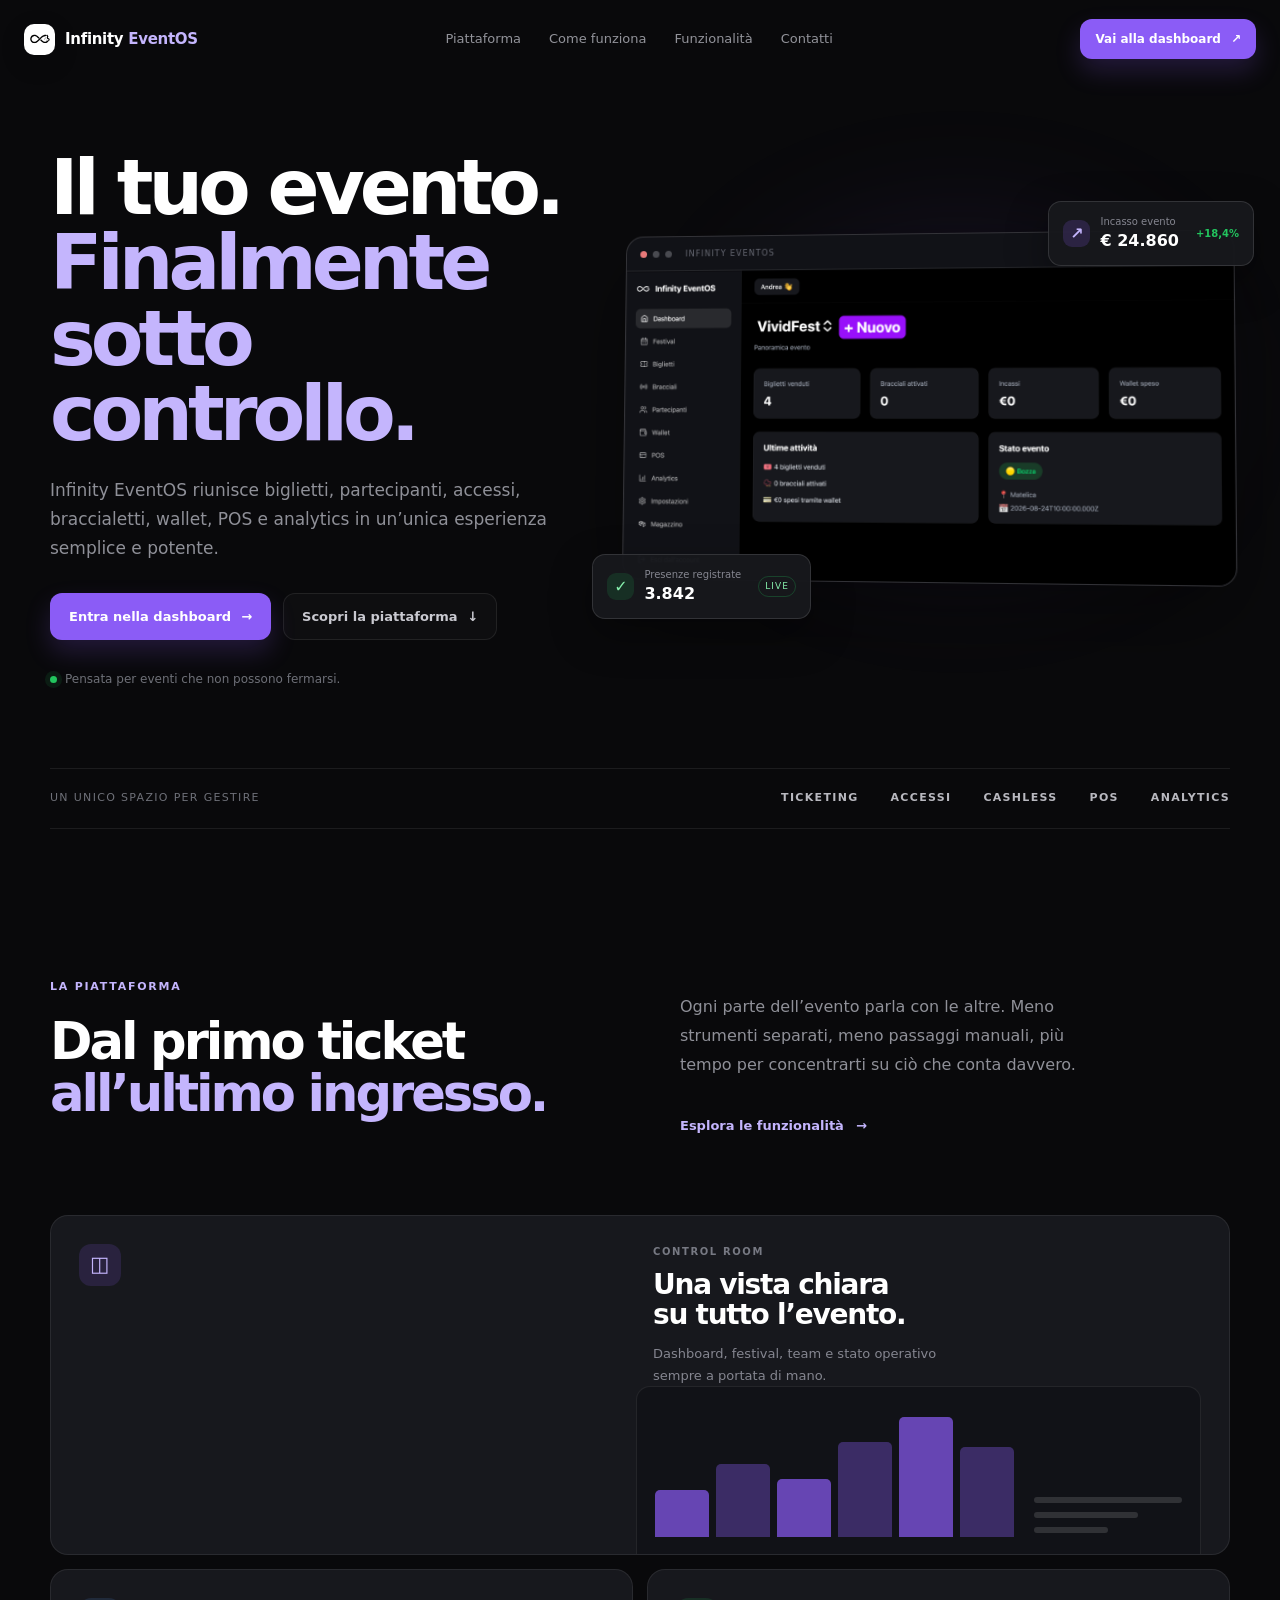
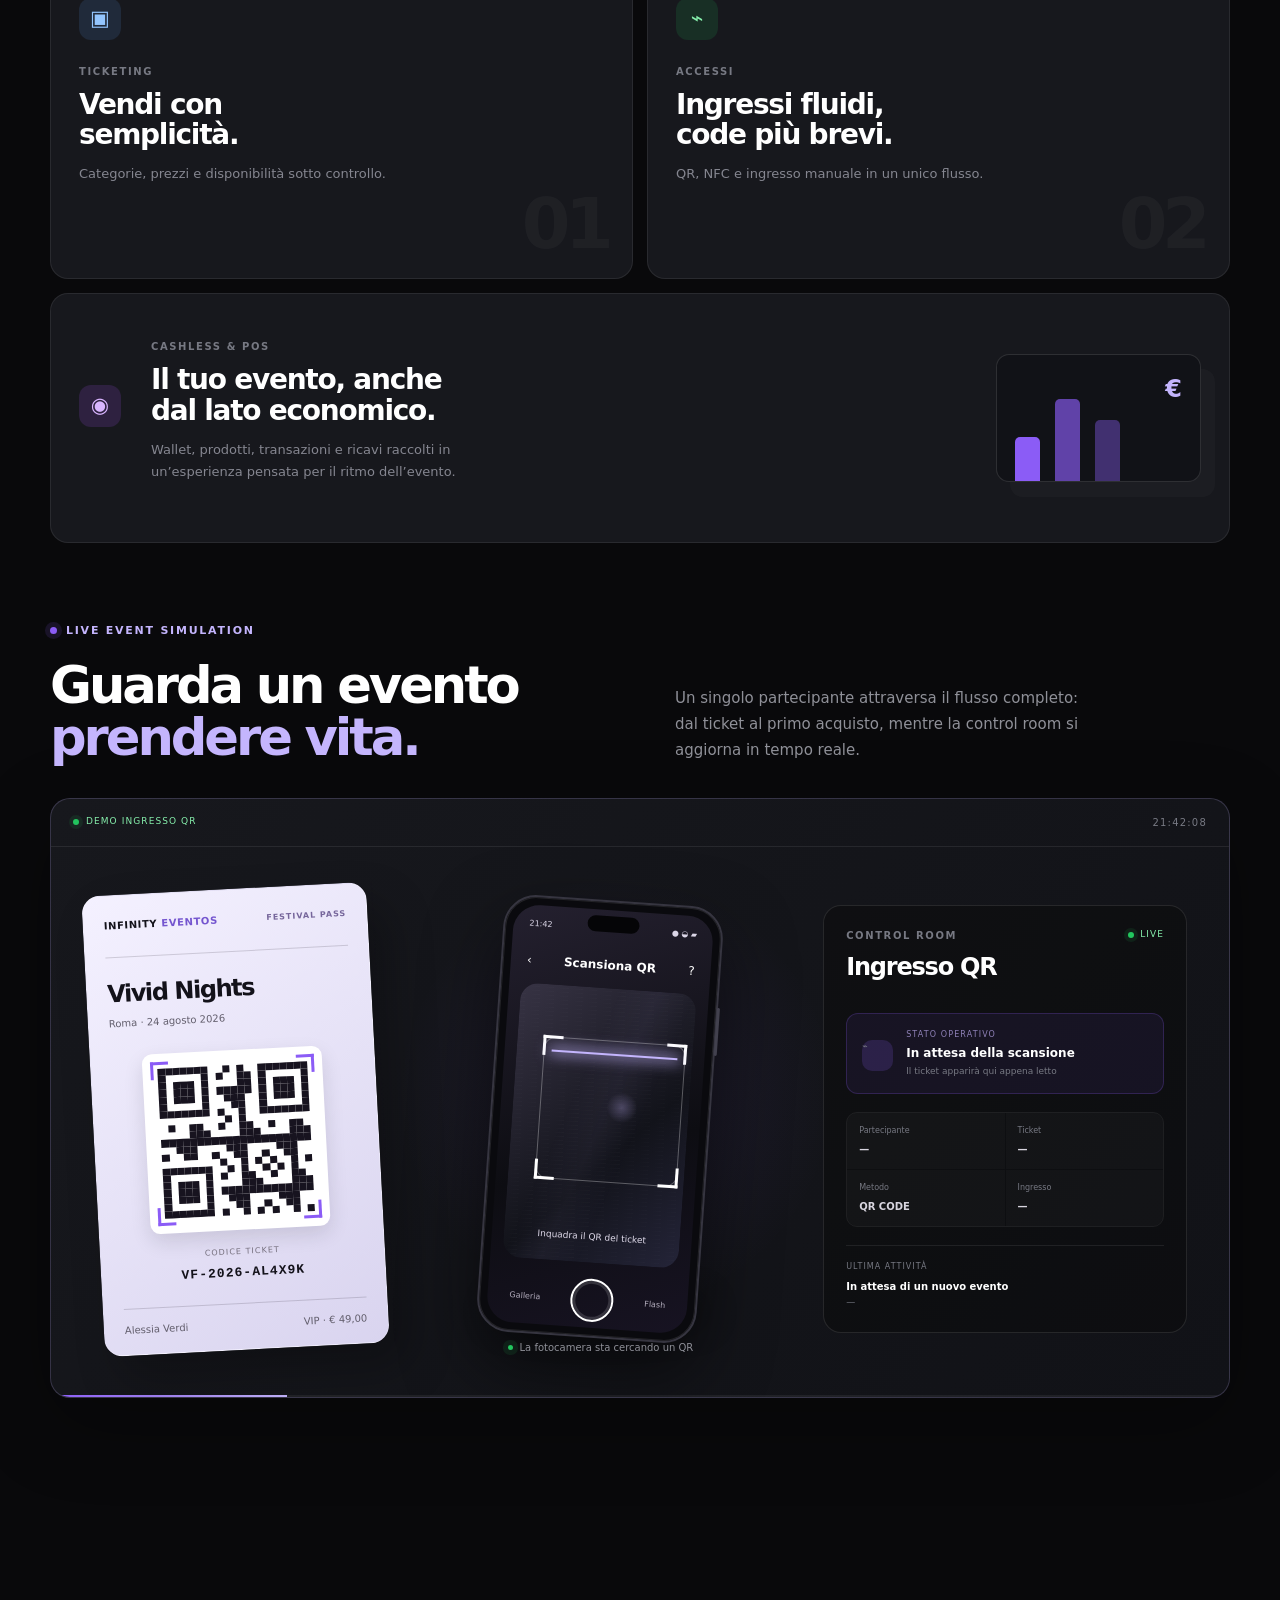
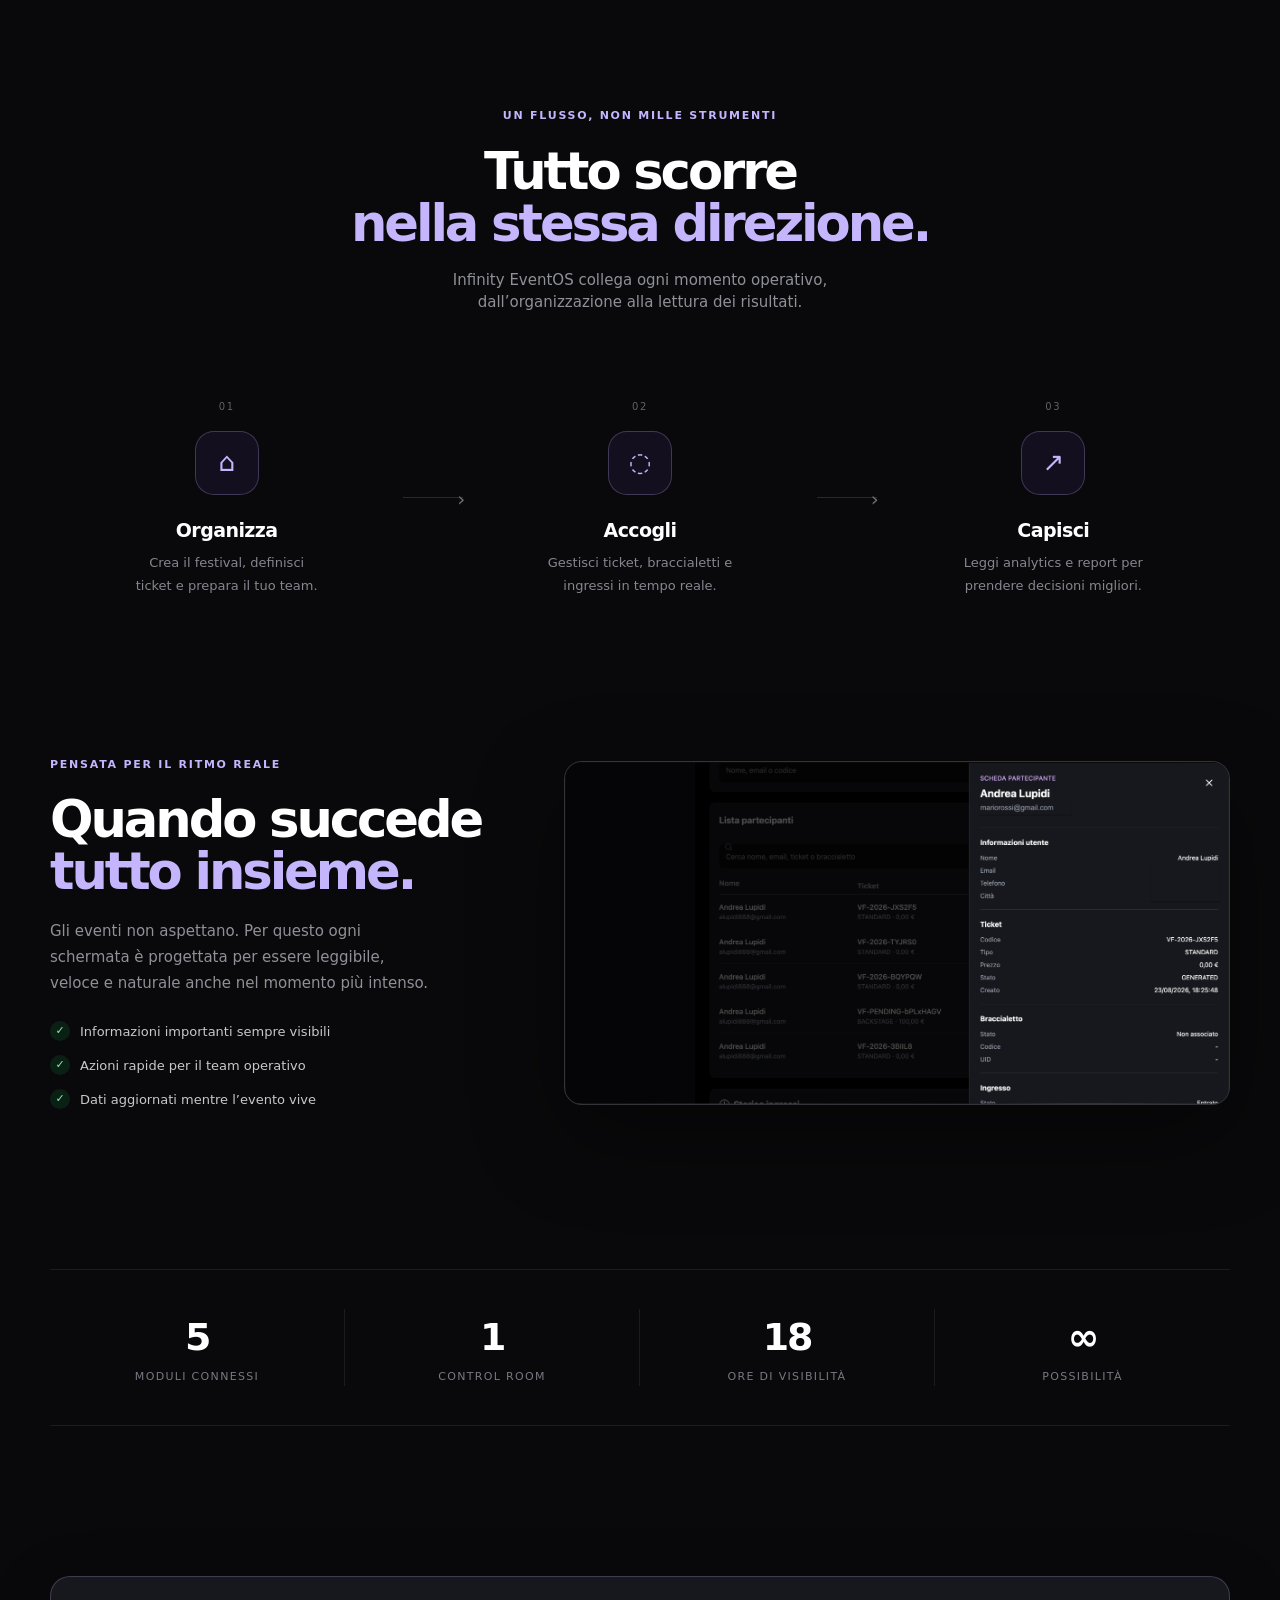
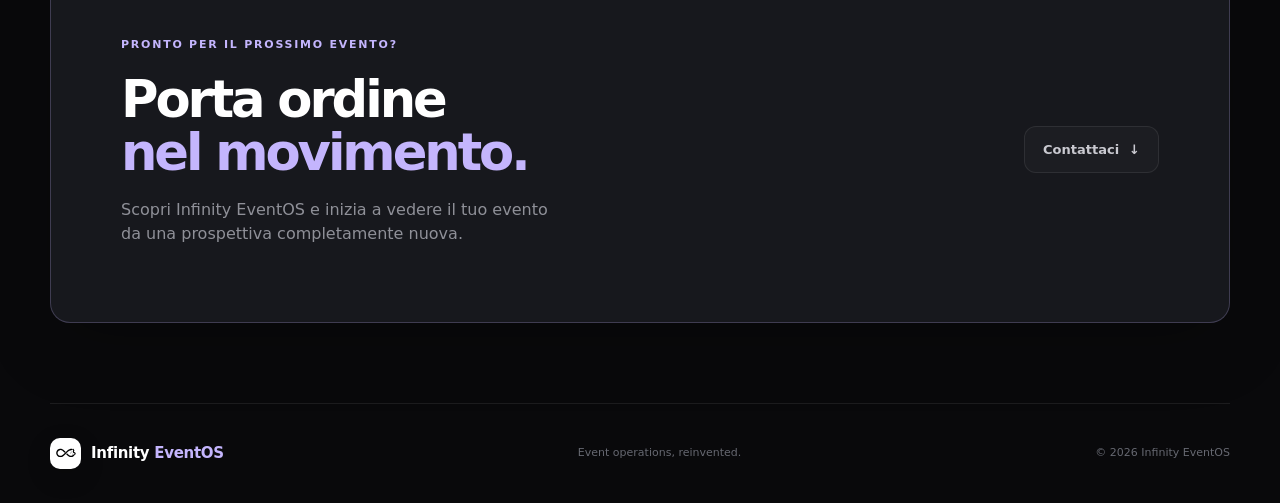
==== commit cd51117a: "add search console" ====
--- a/index.html
+++ b/index.html
@@ -2,6 +2,7 @@
 <html lang="it">
   <head>
     <meta charset="UTF-8" />
+    <meta name="google-site-verification" content="gwNJMZ2VIuvEpmgbYv05EpZEx8xvgi2Z0aLik2SFfnM" />
     <meta name="viewport" content="width=device-width, initial-scale=1.0" />
     <meta name="theme-color" content="#09090b" />
     <meta name="description" content="Infinity EventOS: la piattaforma per organizzare, vendere e vivere eventi senza attriti." />
@@ -43,7 +44,6 @@
     <main>
       <section class="hero section-shell">
         <div class="hero-copy reveal">
-          <div class="eyebrow"><span class="eyebrow-dot"></span> Event operations, reinvented</div>
           <h1>Il tuo evento.<br /><span>Finalmente sotto controllo.</span></h1>
           <p class="hero-lead">Infinity EventOS riunisce biglietti, partecipanti, accessi, braccialetti, wallet, POS e analytics in un’unica esperienza semplice e potente.</p>
           <div class="hero-actions">
@@ -145,7 +145,7 @@
 
       <section class="stats-section section-shell reveal"><div><strong data-count="6">0</strong><span>moduli connessi</span></div><div><strong data-count="1">0</strong><span>control room</span></div><div><strong data-count="24">0</strong><span>ore di visibilità</span></div><div><strong>∞</strong><span>possibilità</span></div></section>
 
-      <section class="cta-section section-shell" id="contatti"><div class="cta-card reveal"><div><div class="eyebrow">Pronto per il prossimo evento?</div><h2>Porta ordine<br /><span>nel movimento.</span></h2><p>Scopri Infinity EventOS e inizia a vedere il tuo evento da una prospettiva completamente nuova.</p></div><a class="button button-light" href="https://infinityeventos.dpdns.org/dashboard">Apri la dashboard <span>↗</span></a></div></section>
+      <section class="cta-section section-shell" id="contatti"><div class="cta-card reveal"><div><div class="eyebrow">Pronto per il prossimo evento?</div><h2>Porta ordine<br /><span>nel movimento.</span></h2><p>Scopri Infinity EventOS e inizia a vedere il tuo evento da una prospettiva completamente nuova.</p></div><a class="button button-ghost" href="mailto:infinityeventsit@gmail.com">Contattaci <span>↓</span></a></div></section>
     </main>
 
     <footer class="site-footer section-shell"><a class="brand" href="#top"><span class="brand-mark"><img src="favicon.svg" alt="" /></span><span>Infinity <em>EventOS</em></span></a><p>Event operations, reinvented.</p><span>© 2026 Infinity EventOS</span></footer>
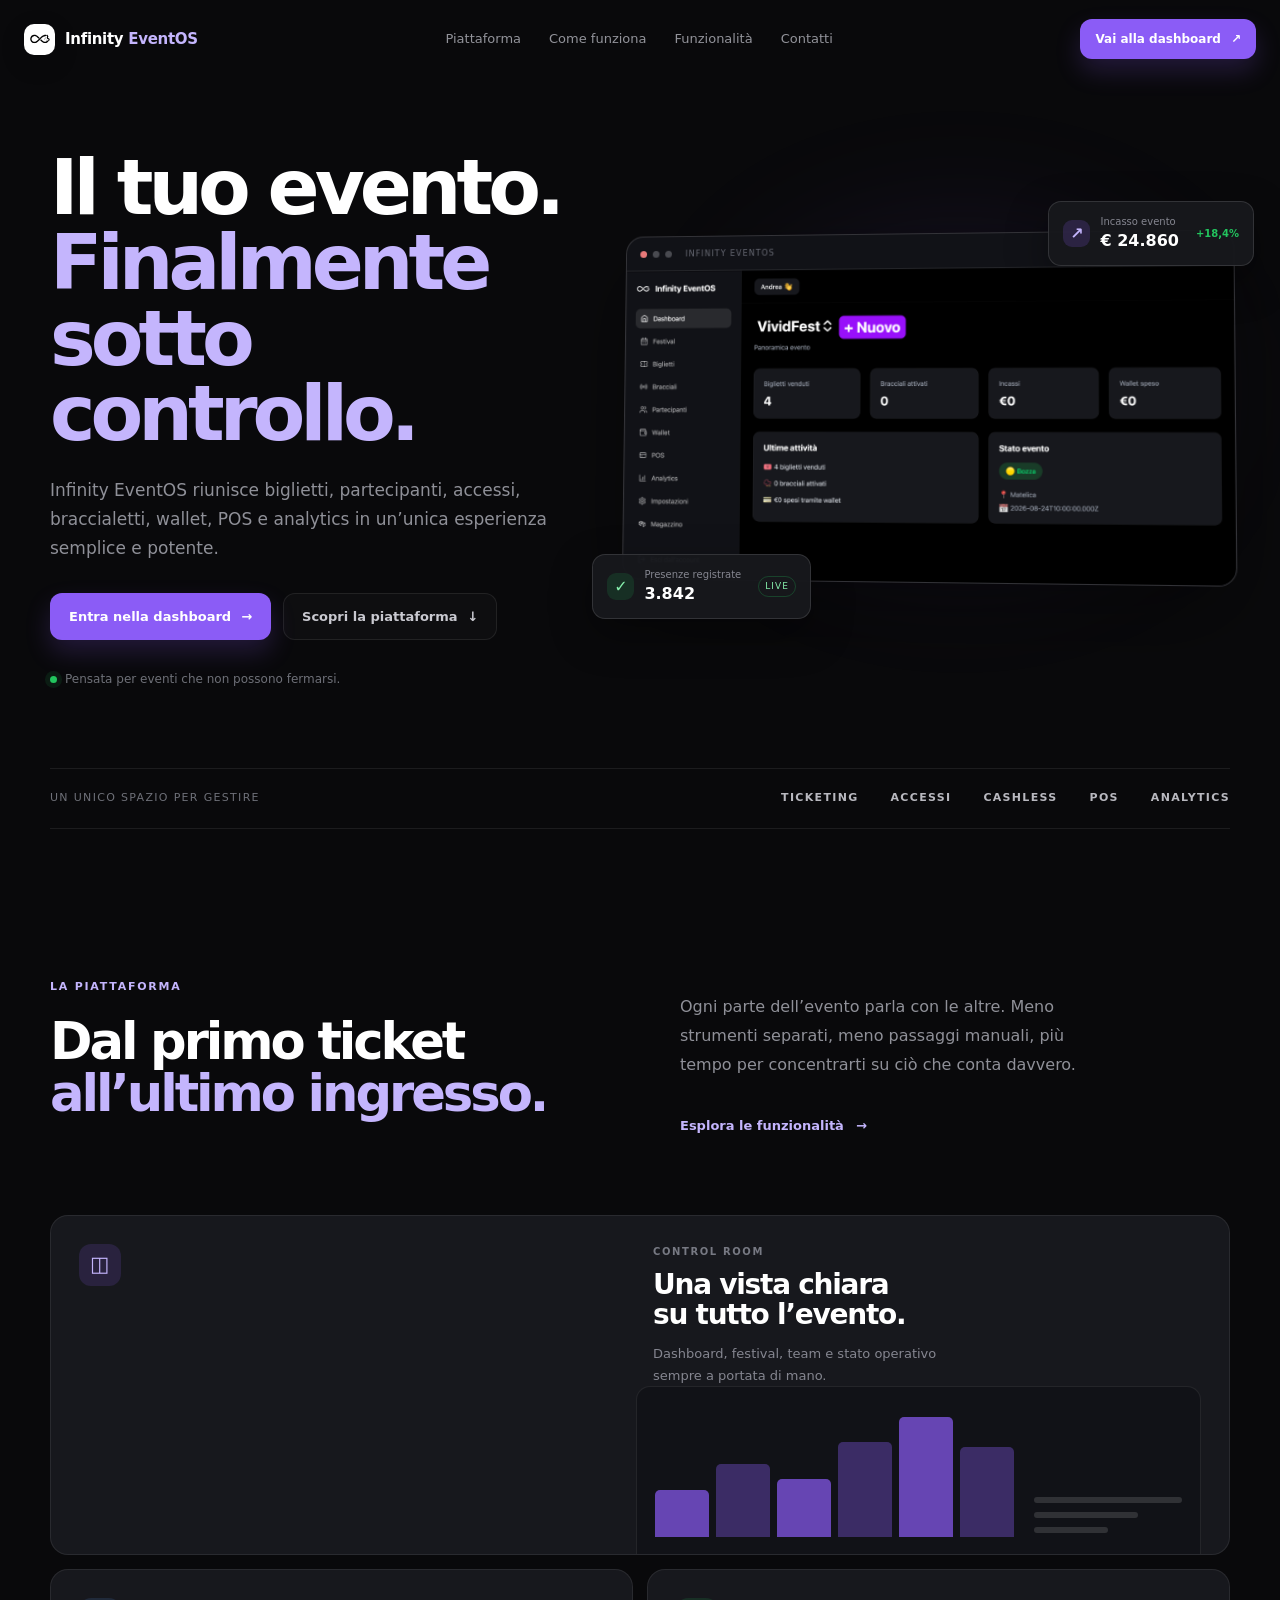
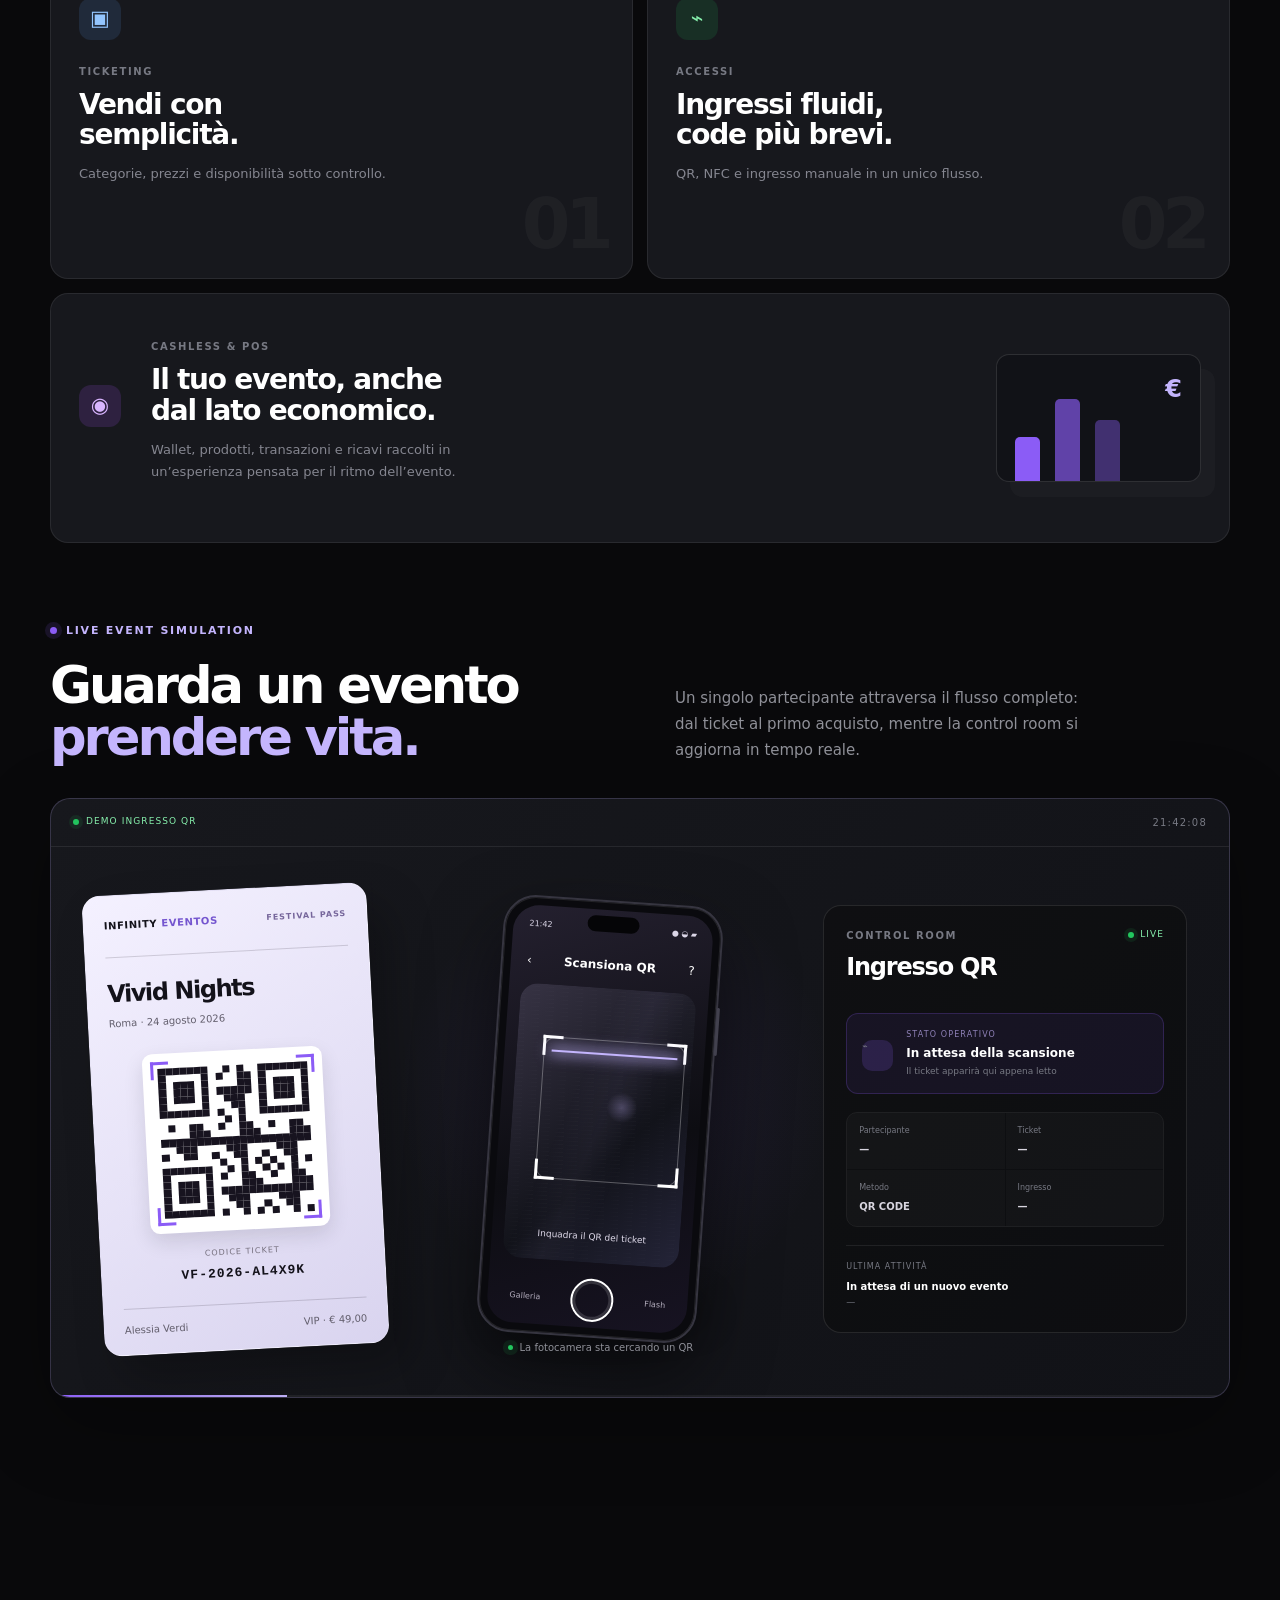
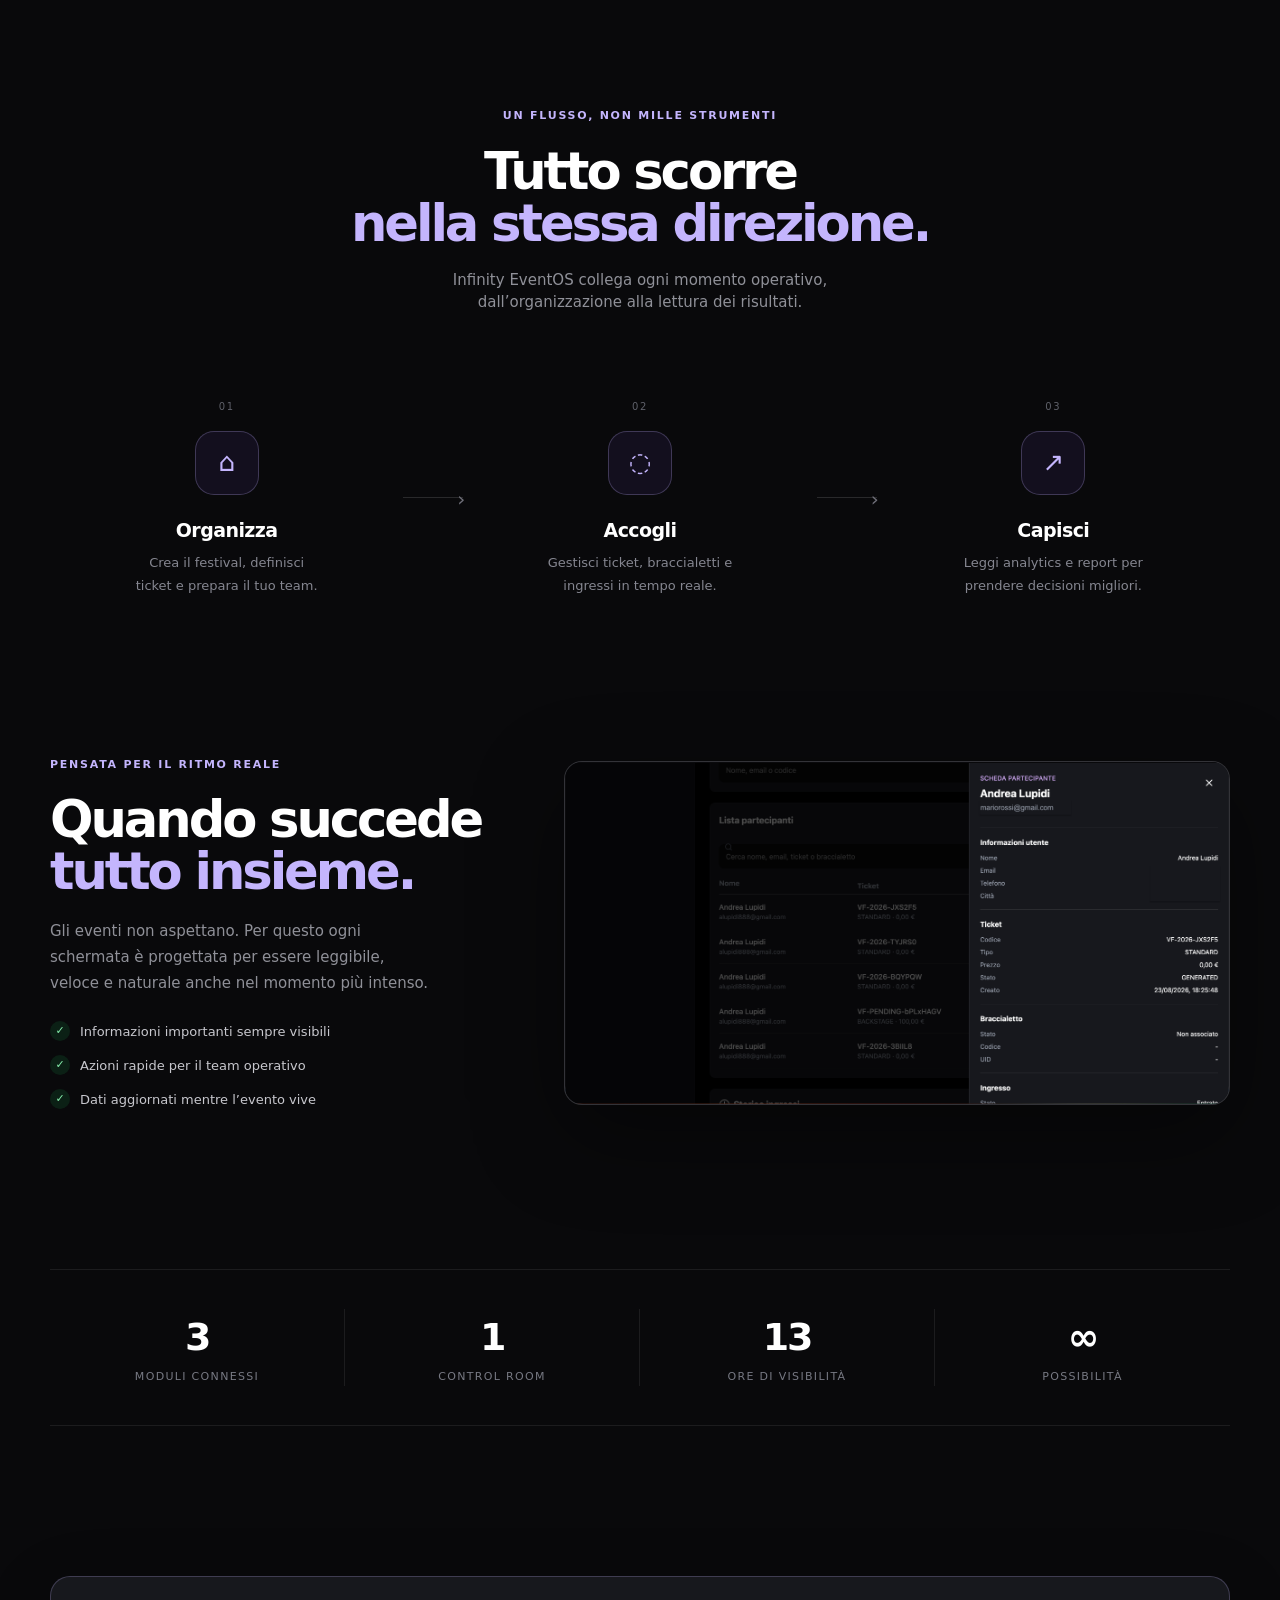
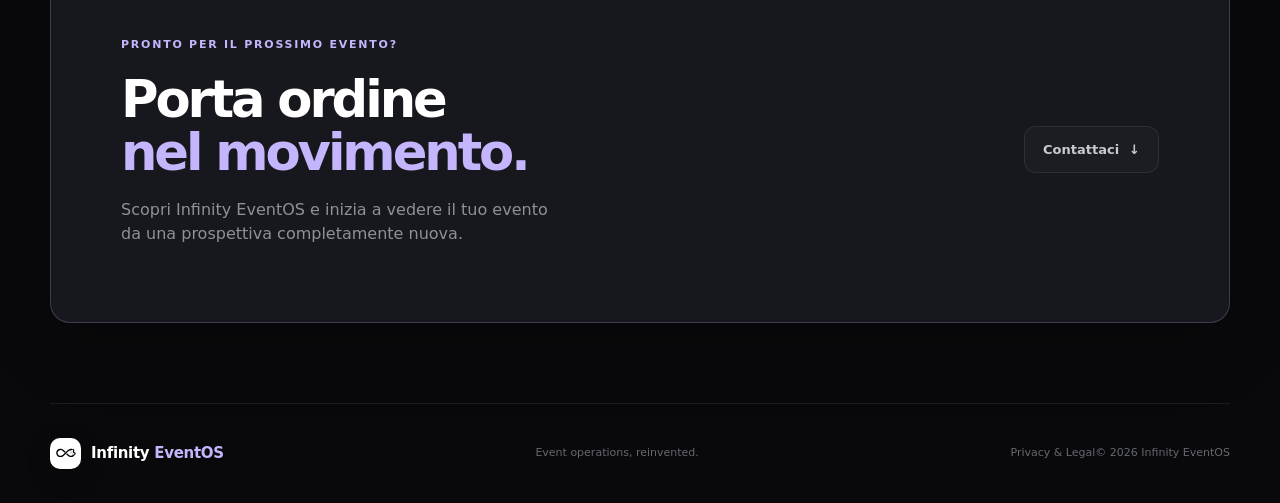
==== commit 03062d4a: "feat: add legal center link to landing footer" ====
--- a/index.html
+++ b/index.html
@@ -148,7 +148,7 @@
       <section class="cta-section section-shell" id="contatti"><div class="cta-card reveal"><div><div class="eyebrow">Pronto per il prossimo evento?</div><h2>Porta ordine<br /><span>nel movimento.</span></h2><p>Scopri Infinity EventOS e inizia a vedere il tuo evento da una prospettiva completamente nuova.</p></div><a class="button button-ghost" href="mailto:infinityeventsit@gmail.com">Contattaci <span>↓</span></a></div></section>
     </main>
 
-    <footer class="site-footer section-shell"><a class="brand" href="#top"><span class="brand-mark"><img src="favicon.svg" alt="" /></span><span>Infinity <em>EventOS</em></span></a><p>Event operations, reinvented.</p><span>© 2026 Infinity EventOS</span></footer>
+    <footer class="site-footer section-shell"><a class="brand" href="#top"><span class="brand-mark"><img src="favicon.svg" alt="" /></span><span>Infinity <em>EventOS</em></span></a><p>Event operations, reinvented.</p><div class="footer-legal"><a href="legal.html">Privacy & Legal</a><span>© 2026 Infinity EventOS</span></div></footer>
     <script src="site.js"></script>
   </body>
 </html>
